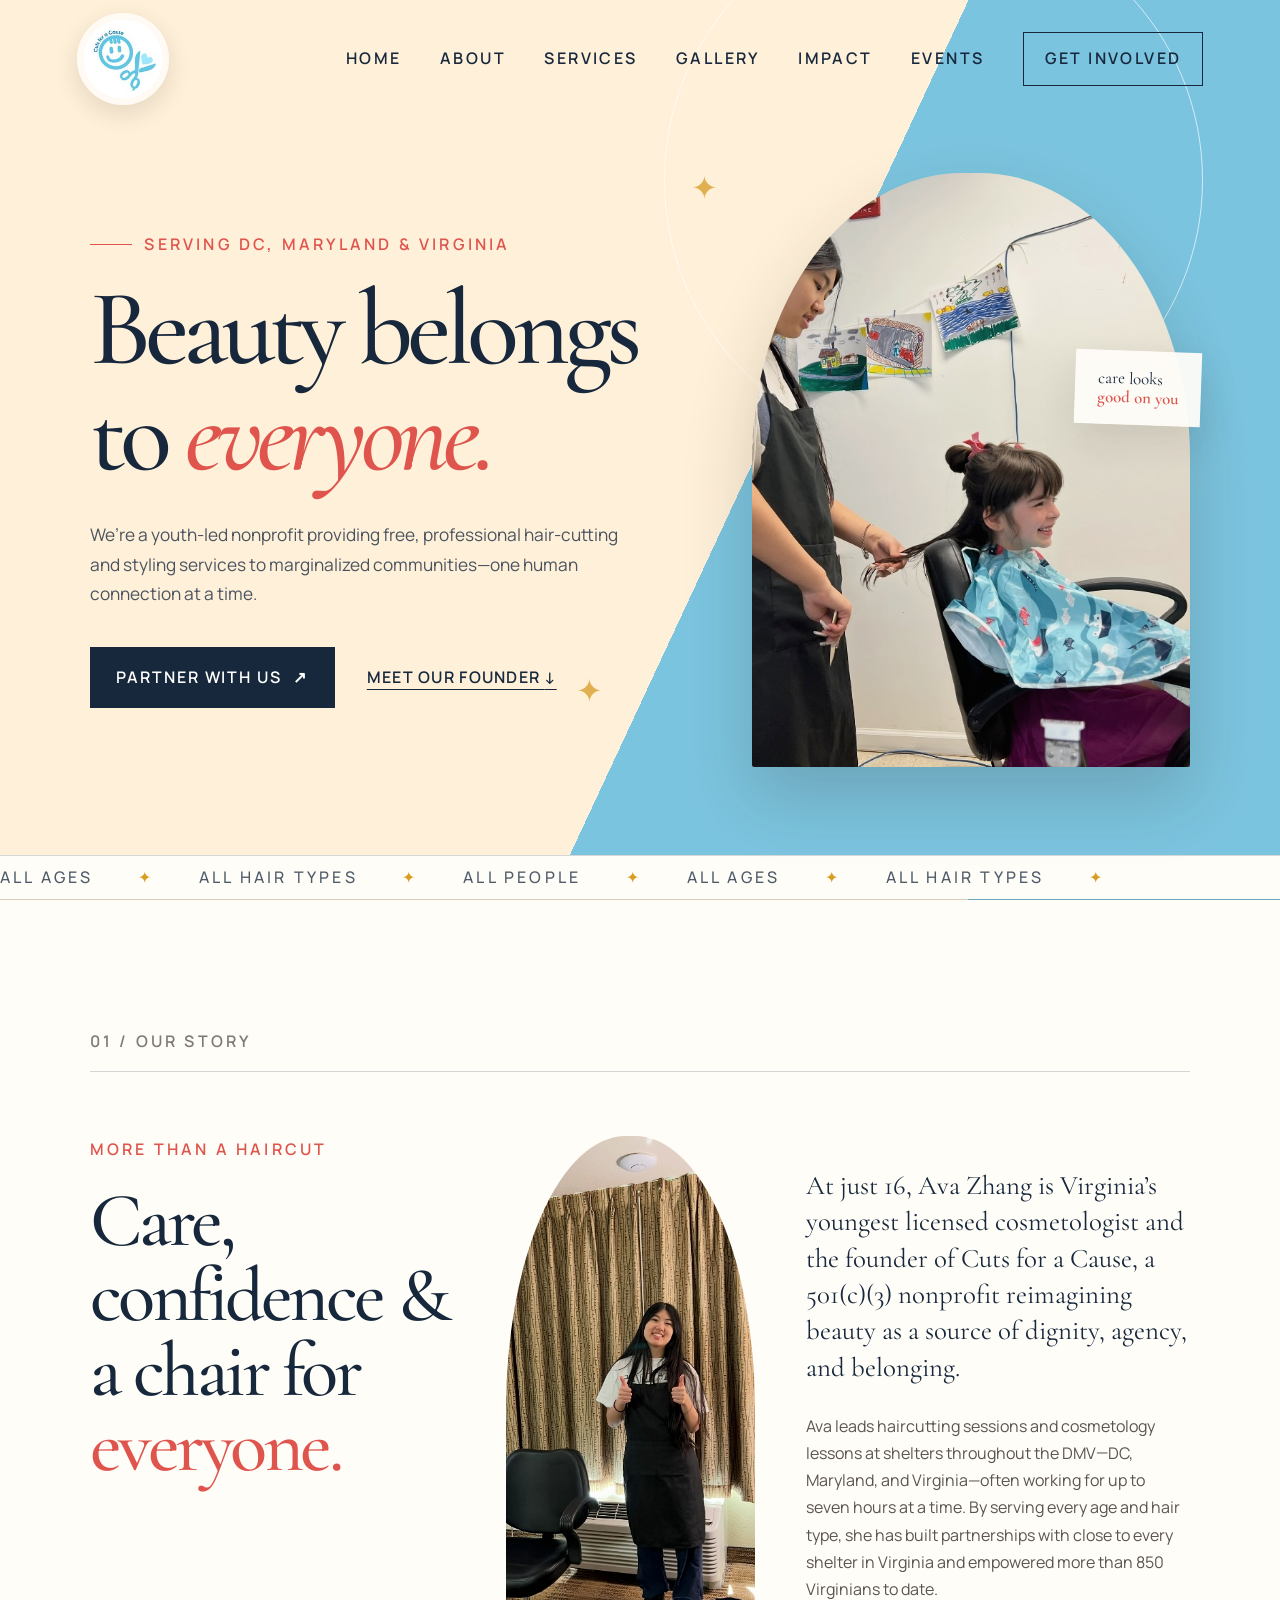
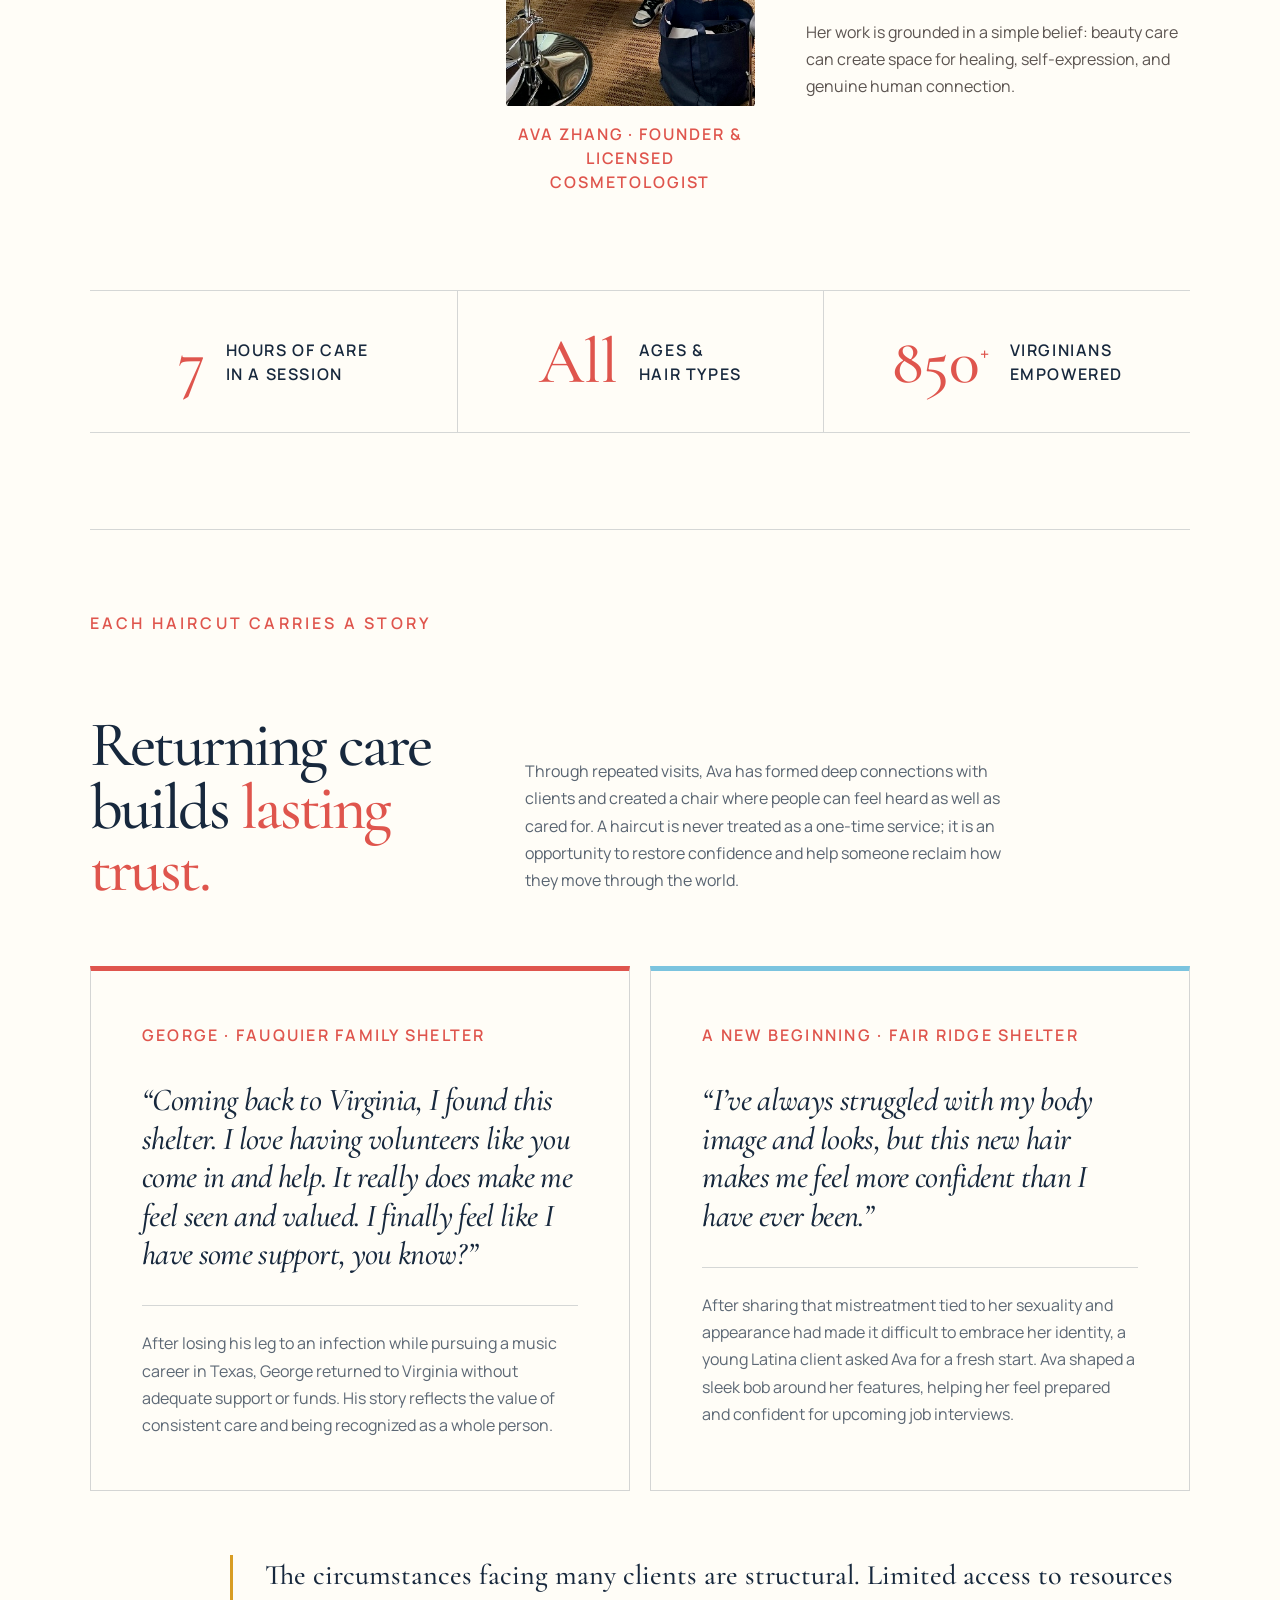
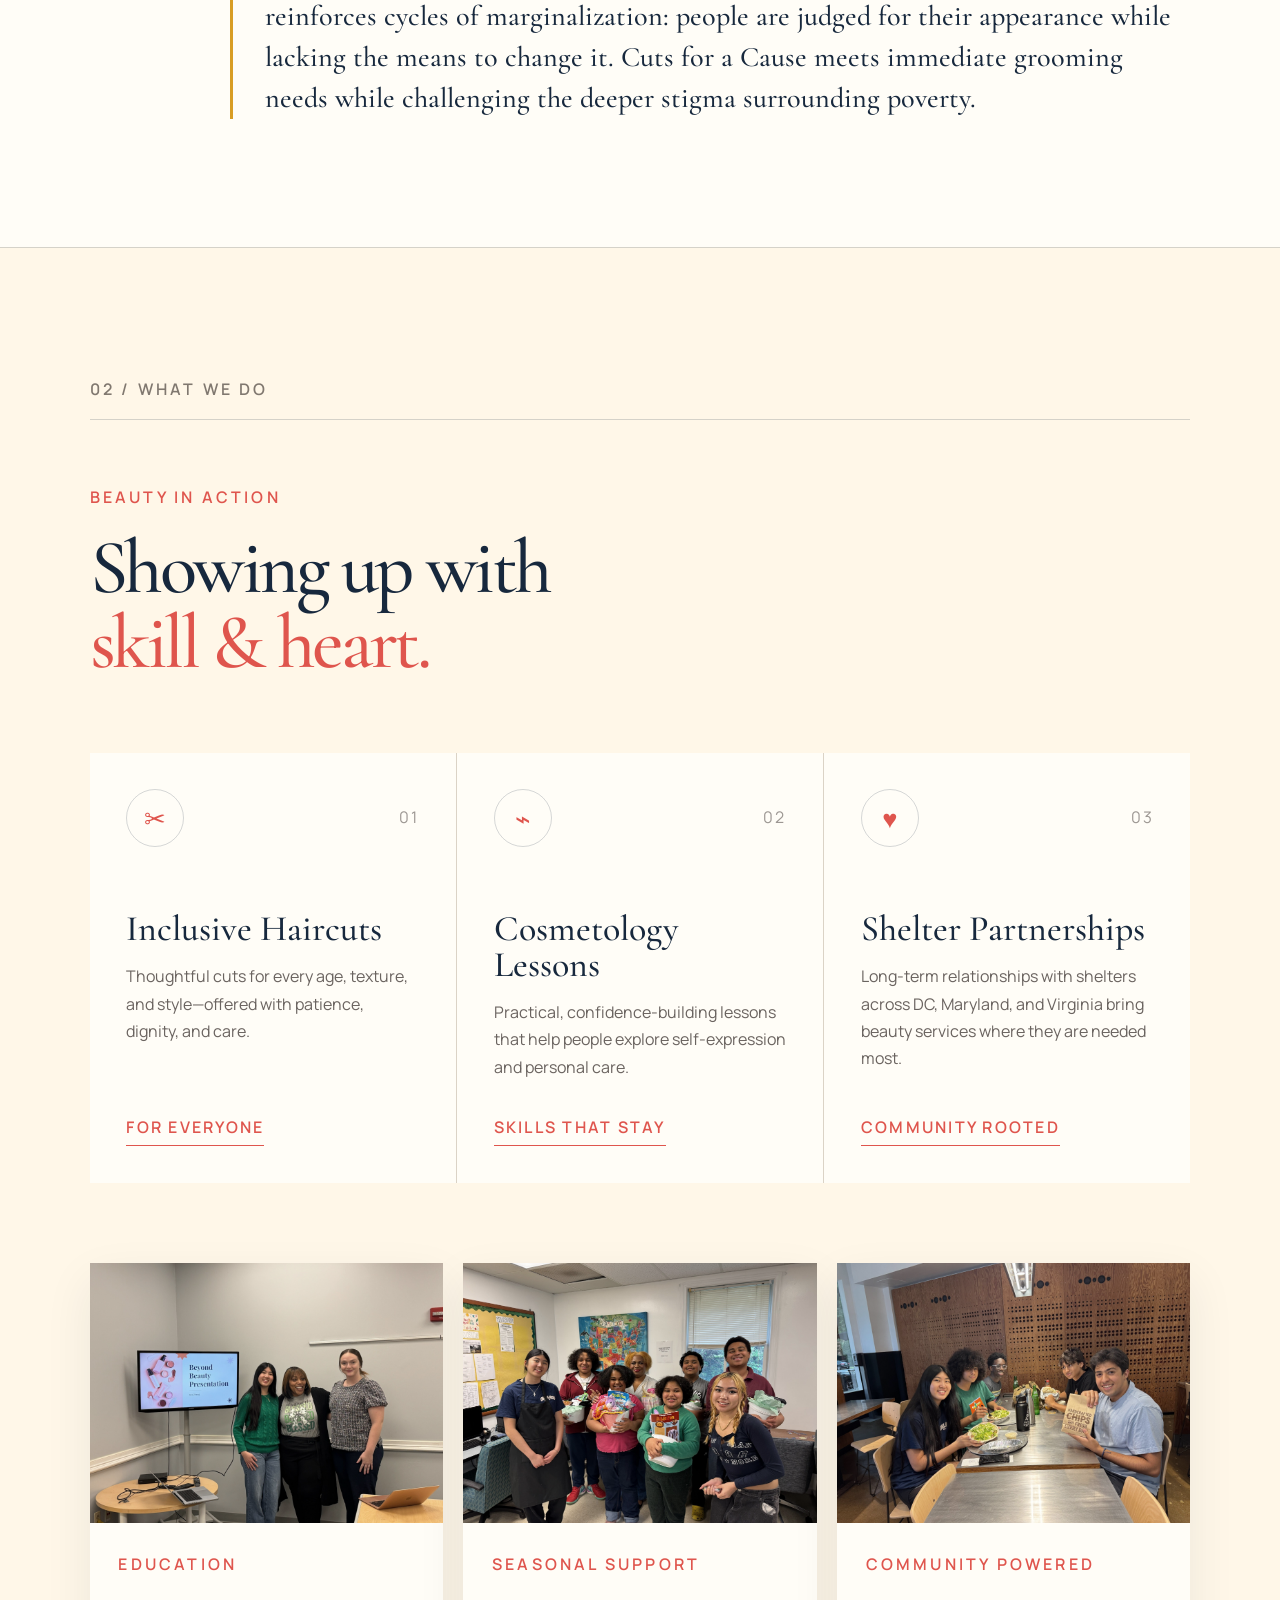
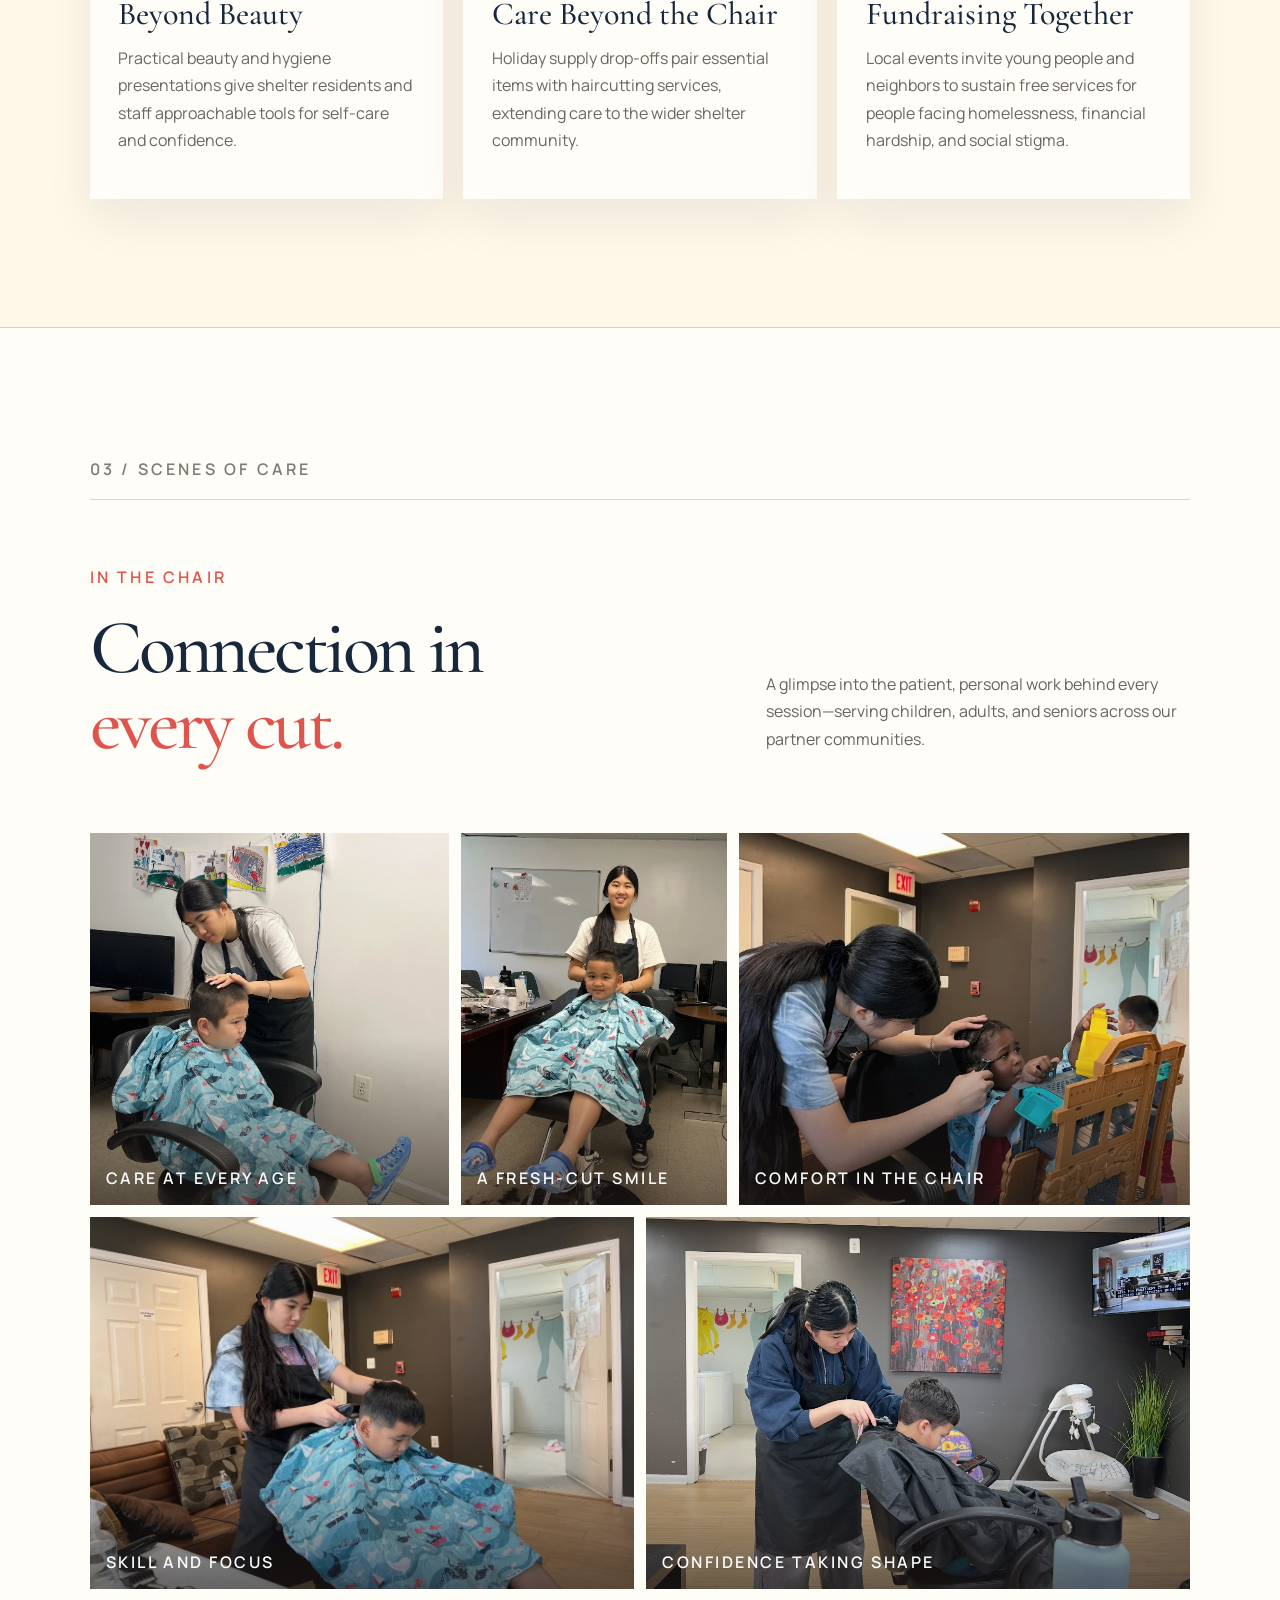
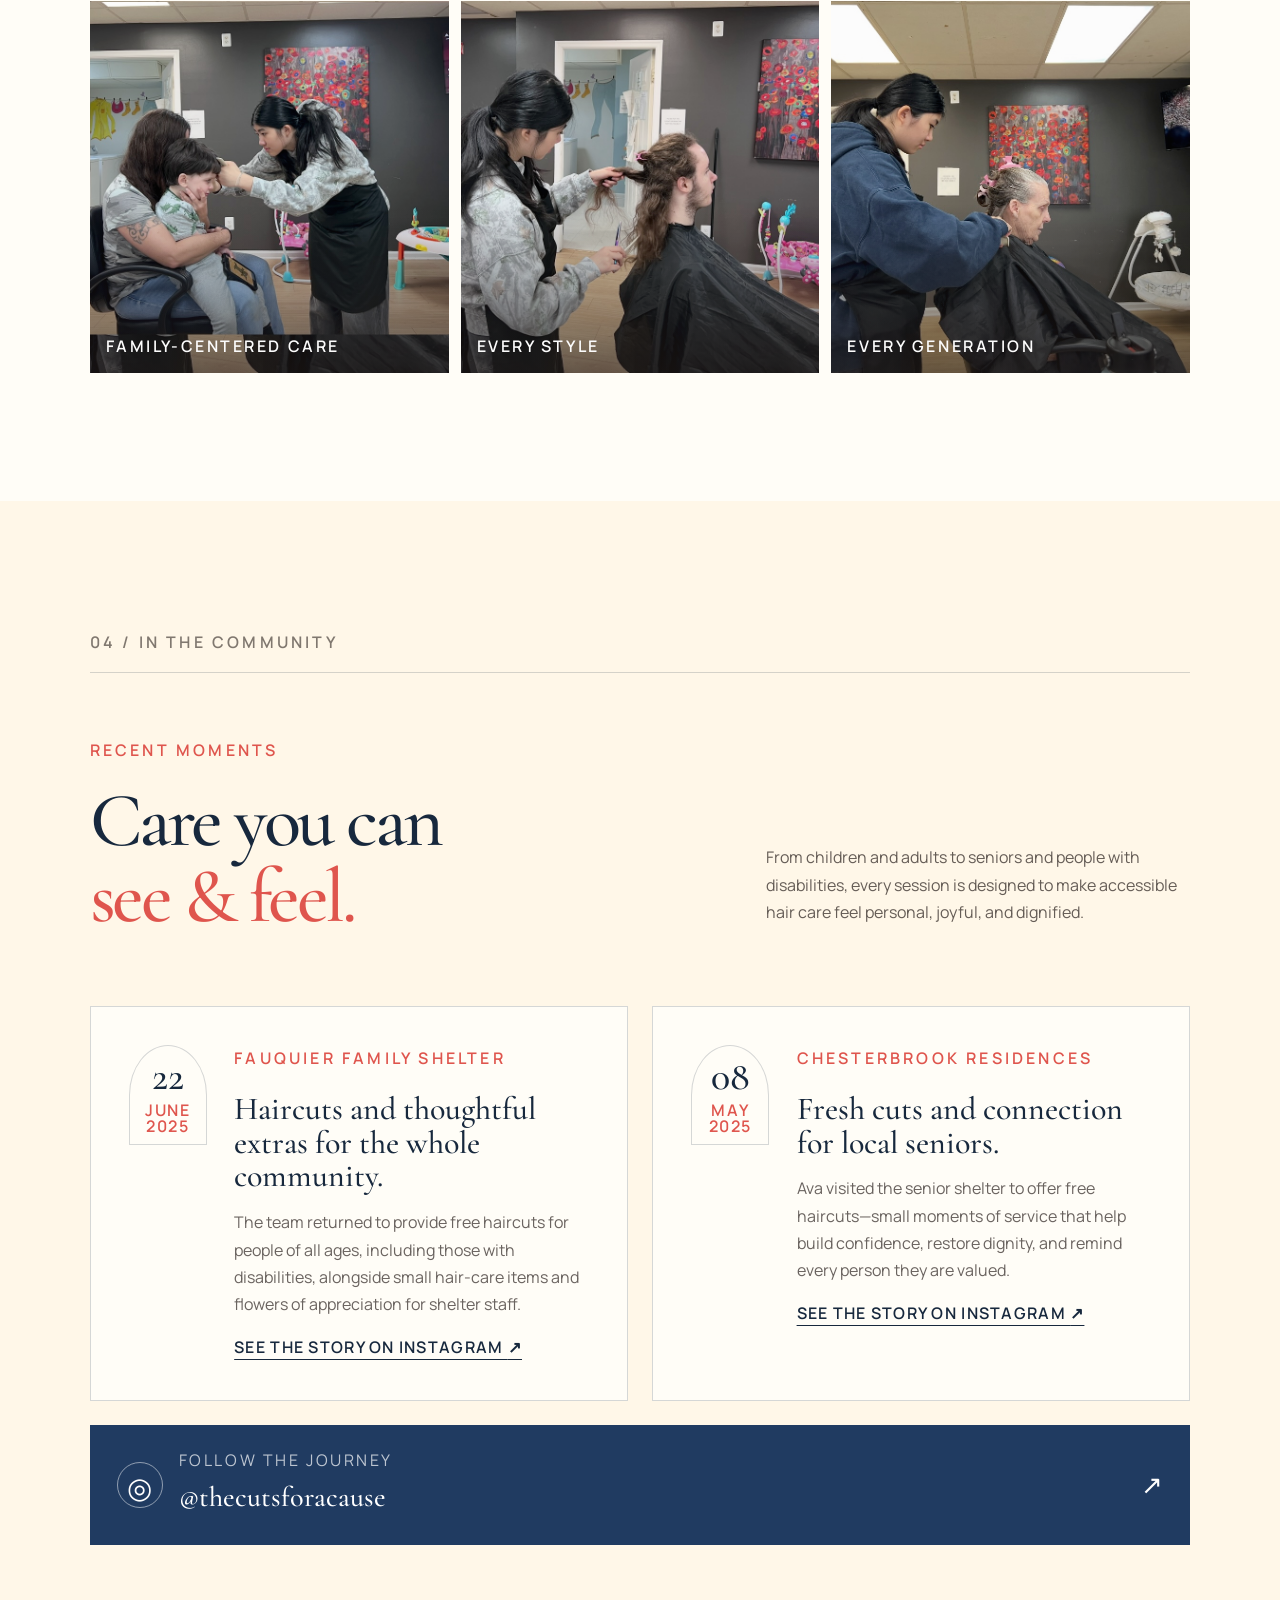
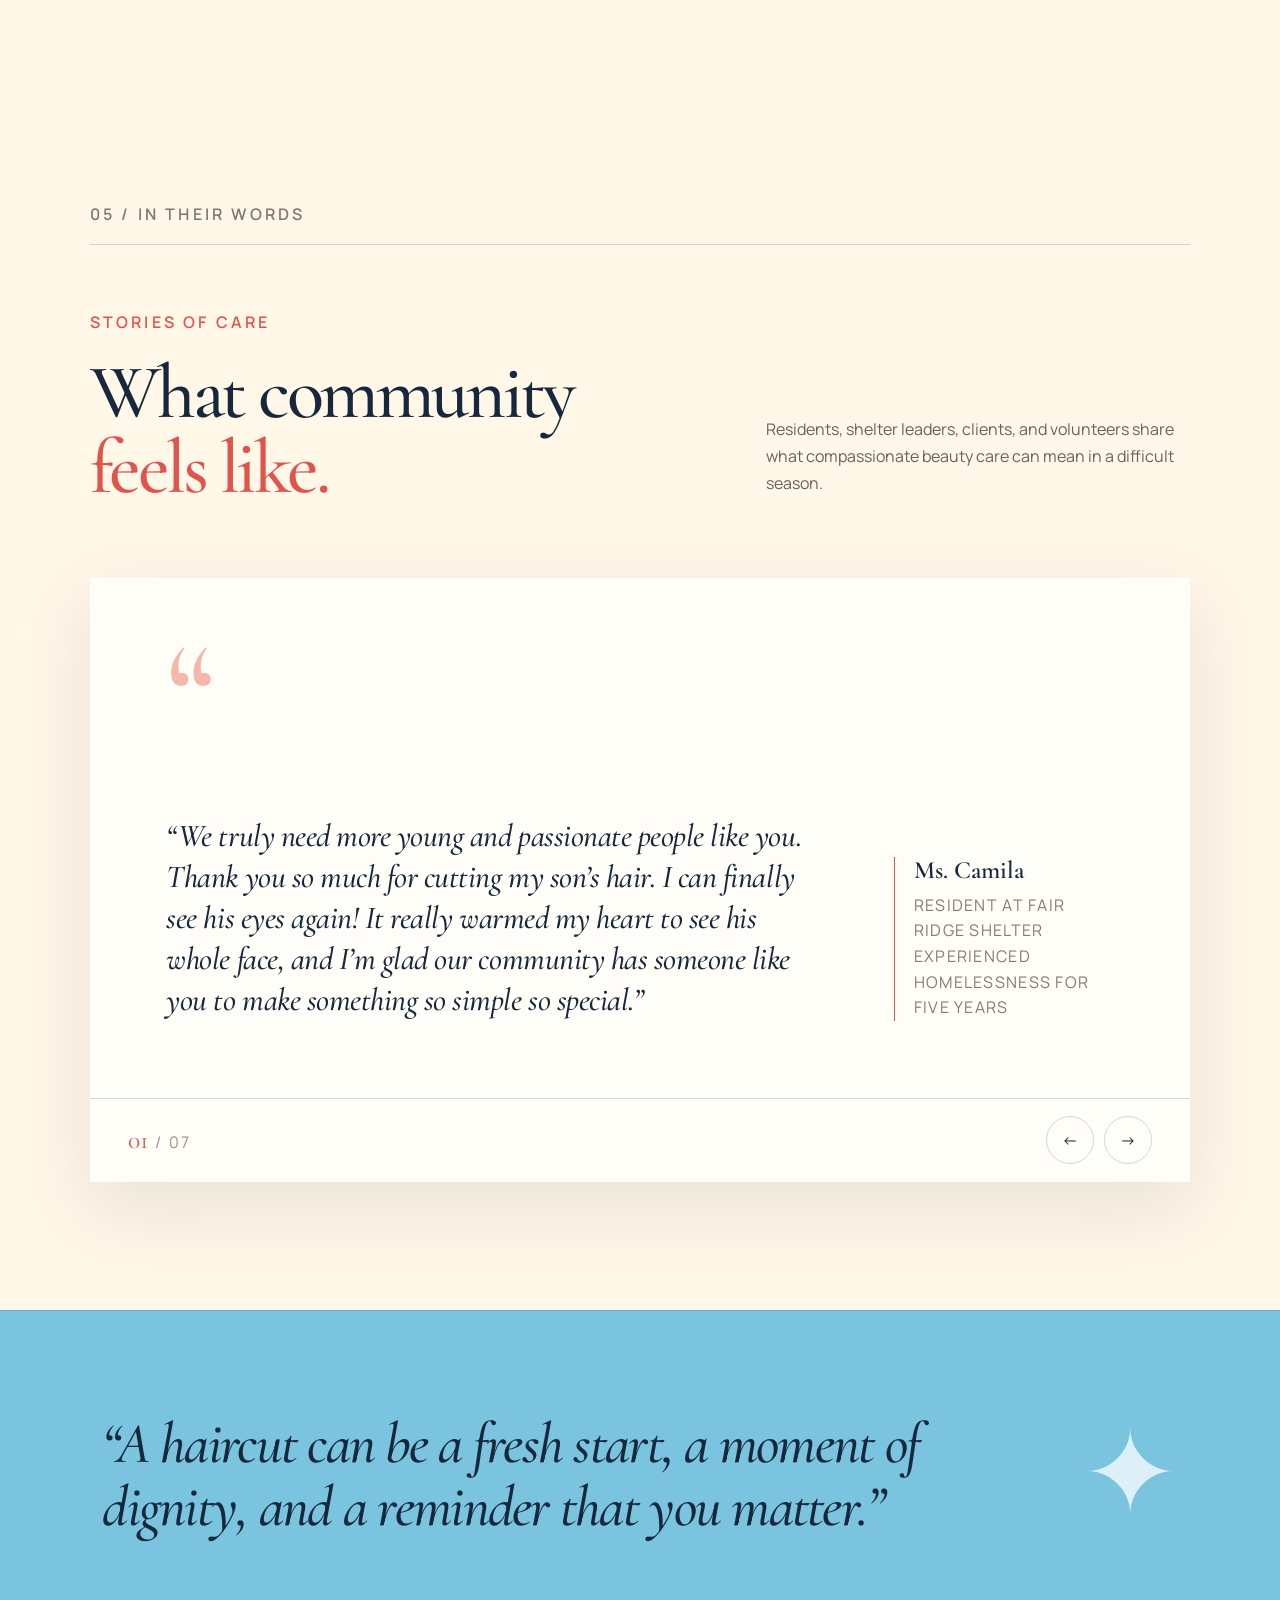
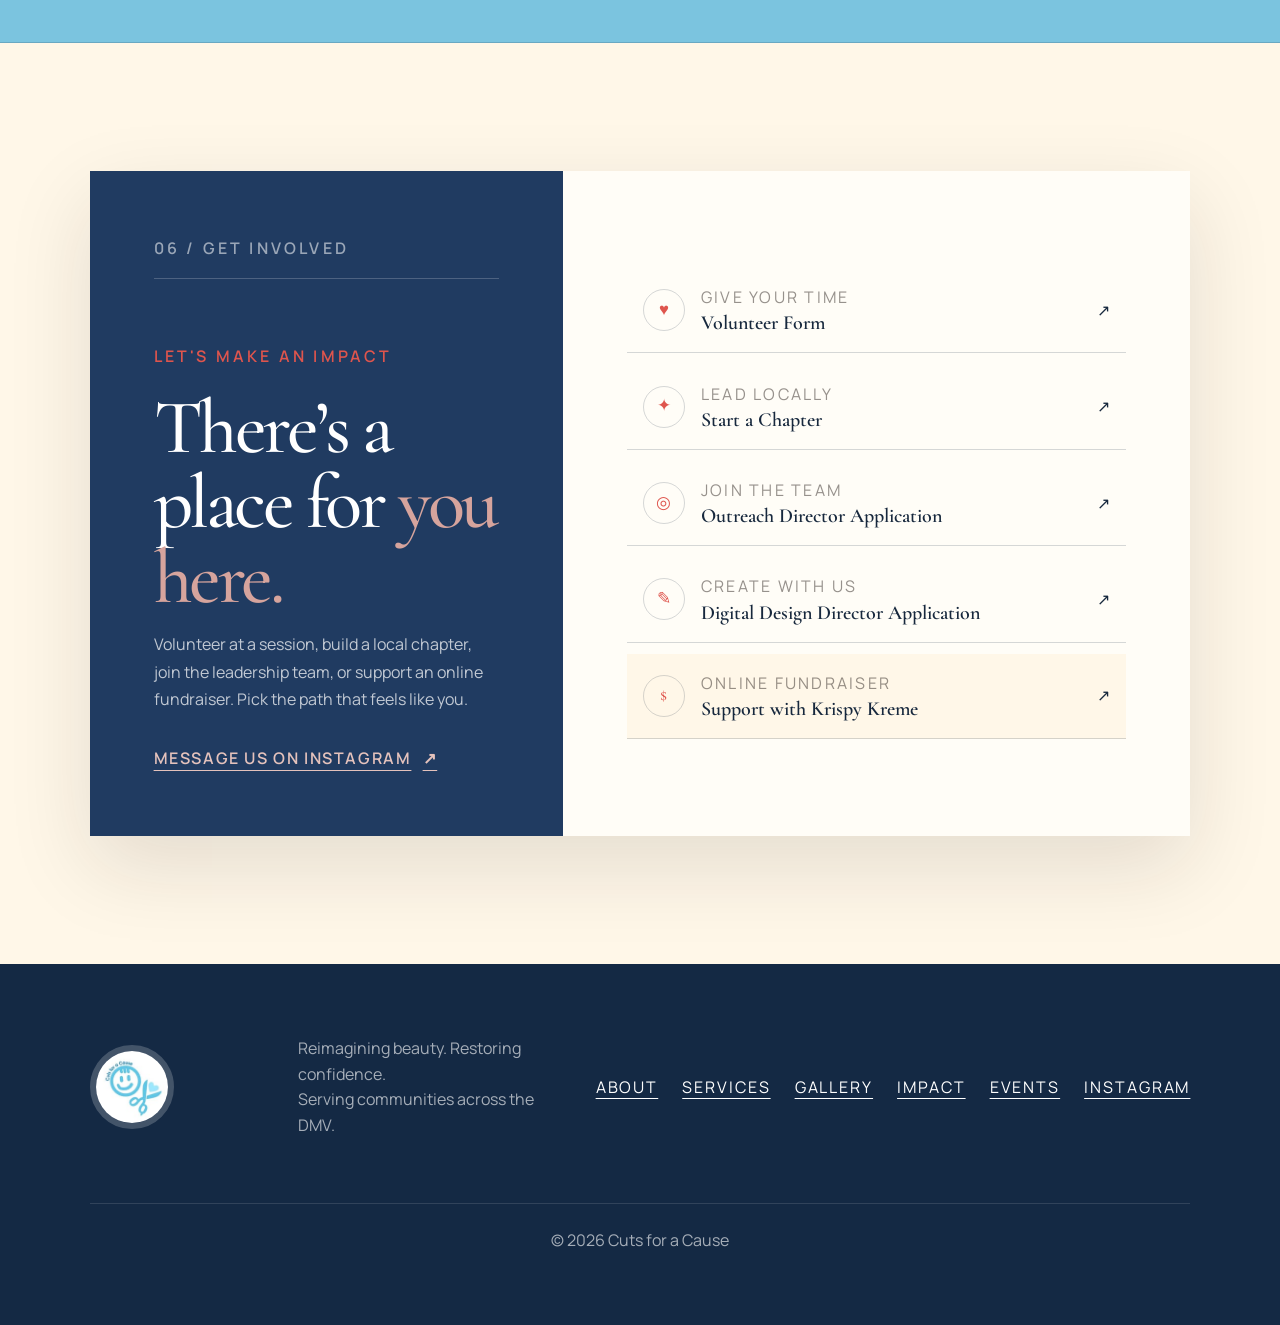
==== index.html @ 7377076d "Initial web site files" ====
<!DOCTYPE html>
<html lang="en">
<head>
  <meta charset="UTF-8">
  <meta name="viewport" content="width=device-width, initial-scale=1.0">
  <meta name="description" content="Cuts for a Cause provides free, professional hair care and cosmetology education to marginalized communities across the DMV: DC, Maryland, and Virginia.">
  <title>Cuts for a Cause | Beauty Belongs to Everyone</title>
  <link rel="icon" href="logo.jpg">
  <link rel="preconnect" href="https://fonts.googleapis.com">
  <link rel="preconnect" href="https://fonts.gstatic.com" crossorigin>
  <link href="https://fonts.googleapis.com/css2?family=Cormorant+Garamond:ital,wght@0,500;0,600;1,500&family=Manrope:wght@400;500;600&display=swap" rel="stylesheet">
  <link rel="stylesheet" href="style.css">
</head>
<body>
  <a class="skip-link" href="#main">Skip to content</a>

  <header class="site-header">
    <a class="logo" href="#home" aria-label="Cuts for a Cause home">
      <img src="logo.jpg" alt="Cuts for a Cause">
    </a>
    <button class="menu-toggle" type="button" aria-expanded="false" aria-controls="site-nav" aria-label="Open navigation">
      <span></span><span></span><span></span>
    </button>
    <nav id="site-nav" class="site-nav" aria-label="Main navigation">
      <a href="#home">Home</a>
      <a href="#about">About</a>
      <a href="#services">Services</a>
      <a href="#gallery">Gallery</a>
      <a href="#impact">Impact</a>
      <a href="events.html">Events</a>
      <a href="#contact" class="nav-cta">Get involved</a>
    </nav>
  </header>

  <main id="main">
    <section id="home" class="hero">
      <div class="hero-spark spark-one" aria-hidden="true">✦</div>
      <div class="hero-spark spark-two" aria-hidden="true">✦</div>
      <div class="hero-copy reveal">
        <p class="eyebrow"><span></span> Serving DC, Maryland &amp; Virginia</p>
        <h1>Beauty belongs<br>to <em>everyone.</em></h1>
        <p class="hero-text">We’re a youth-led nonprofit providing free, professional hair-cutting and styling services to marginalized communities—one human connection at a time.</p>
        <div class="hero-actions">
          <a class="button button-primary" href="#contact">Partner with us <span>↗</span></a>
          <a class="text-link" href="#about">Meet our founder <span>↓</span></a>
        </div>
      </div>
      <figure class="hero-art reveal">
        <img class="hero-session-photo" src="assets/girl1.jpg" alt="Ava cutting a young girl's hair during a community session">
        <figcaption class="care-note">care looks<br><strong>good on you</strong></figcaption>
      </figure>
      <div class="hero-ribbon" aria-hidden="true">
        <div>ALL AGES <span>✦</span> ALL HAIR TYPES <span>✦</span> ALL PEOPLE <span>✦</span> ALL AGES <span>✦</span> ALL HAIR TYPES <span>✦</span></div>
      </div>
    </section>

    <section id="about" class="about section">
      <div class="section-label reveal">01 / Our story</div>
      <div class="about-grid">
        <div class="about-heading reveal">
          <p class="kicker">More than a haircut</p>
          <h2>Care, confidence &amp; a chair for <span>everyone.</span></h2>
        </div>
        <figure class="founder-portrait reveal">
          <img src="assets/Ava1.jpg" alt="Founder Ava Zhang standing beside her salon chair">
          <figcaption>Ava Zhang · Founder &amp; licensed cosmetologist</figcaption>
        </figure>
        <div class="about-copy reveal">
          <p class="lead">At just 16, Ava Zhang is Virginia’s youngest licensed cosmetologist and the founder of Cuts for a Cause, a 501(c)(3) nonprofit reimagining beauty as a source of dignity, agency, and belonging.</p>
          <p>Ava leads haircutting sessions and cosmetology lessons at shelters throughout the DMV—DC, Maryland, and Virginia—often working for up to seven hours at a time. By serving every age and hair type, she has built partnerships with close to every shelter in Virginia and empowered more than 850 Virginians to date.</p>
          <p>Her work is grounded in a simple belief: beauty care can create space for healing, self-expression, and genuine human connection.</p>
        </div>
      </div>
      <div class="impact-strip reveal" aria-label="Our impact">
        <div><strong>7</strong><span>hours of care<br>in a session</span></div>
        <div><strong>All</strong><span>ages &amp;<br>hair types</span></div>
        <div><strong>850<sup>+</sup></strong><span>Virginians<br>empowered</span></div>
      </div>
      <div class="founder-narrative reveal">
        <div class="founder-intro">
          <p class="kicker">Each haircut carries a story</p>
          <h3>Returning care builds <span>lasting trust.</span></h3>
          <p>Through repeated visits, Ava has formed deep connections with clients and created a chair where people can feel heard as well as cared for. A haircut is never treated as a one-time service; it is an opportunity to restore confidence and help someone reclaim how they move through the world.</p>
        </div>
        <div class="founder-stories">
          <article>
            <p class="story-location">George · Fauquier Family Shelter</p>
            <blockquote>“Coming back to Virginia, I found this shelter. I love having volunteers like you come in and help. It really does make me feel seen and valued. I finally feel like I have some support, you know?”</blockquote>
            <p>After losing his leg to an infection while pursuing a music career in Texas, George returned to Virginia without adequate support or funds. His story reflects the value of consistent care and being recognized as a whole person.</p>
          </article>
          <article>
            <p class="story-location">A new beginning · Fair Ridge Shelter</p>
            <blockquote>“I’ve always struggled with my body image and looks, but this new hair makes me feel more confident than I have ever been.”</blockquote>
            <p>After sharing that mistreatment tied to her sexuality and appearance had made it difficult to embrace her identity, a young Latina client asked Ava for a fresh start. Ava shaped a sleek bob around her features, helping her feel prepared and confident for upcoming job interviews.</p>
          </article>
        </div>
        <p class="founder-mission">The circumstances facing many clients are structural. Limited access to resources reinforces cycles of marginalization: people are judged for their appearance while lacking the means to change it. Cuts for a Cause meets immediate grooming needs while challenging the deeper stigma surrounding poverty.</p>
      </div>
    </section>

    <section id="services" class="services section">
      <div class="section-label reveal">02 / What we do</div>
      <div class="services-heading reveal">
        <p class="kicker">Beauty in action</p>
        <h2>Showing up with<br><span>skill &amp; heart.</span></h2>
      </div>
      <div class="service-grid">
        <article class="service-card coral reveal">
          <div class="service-icon" aria-hidden="true">✂</div>
          <p class="card-number">01</p>
          <h3>Inclusive Haircuts</h3>
          <p>Thoughtful cuts for every age, texture, and style—offered with patience, dignity, and care.</p>
          <span class="card-tag">For everyone</span>
        </article>
        <article class="service-card yellow reveal">
          <div class="service-icon" aria-hidden="true">⌁</div>
          <p class="card-number">02</p>
          <h3>Cosmetology Lessons</h3>
          <p>Practical, confidence-building lessons that help people explore self-expression and personal care.</p>
          <span class="card-tag">Skills that stay</span>
        </article>
        <article class="service-card purple reveal">
          <div class="service-icon" aria-hidden="true">♥</div>
          <p class="card-number">03</p>
          <h3>Shelter Partnerships</h3>
          <p>Long-term relationships with shelters across DC, Maryland, and Virginia bring beauty services where they are needed most.</p>
          <span class="card-tag">Community rooted</span>
        </article>
      </div>
      <div class="program-proof reveal">
        <article>
          <img src="assets/beauty-education.jpg" alt="A beauty and hygiene presentation for shelter residents and staff">
          <div><p class="kicker">Education</p><h3>Beyond Beauty</h3><p>Practical beauty and hygiene presentations give shelter residents and staff approachable tools for self-care and confidence.</p></div>
        </article>
        <article>
          <img src="assets/holiday-support.jpg" alt="Cuts for a Cause volunteers delivering supplies to shelter staff">
          <div><p class="kicker">Seasonal support</p><h3>Care Beyond the Chair</h3><p>Holiday supply drop-offs pair essential items with haircutting services, extending care to the wider shelter community.</p></div>
        </article>
        <article>
          <img src="assets/community-fundraiser.jpg" alt="Cuts for a Cause supporters at a community fundraiser">
          <div><p class="kicker">Community powered</p><h3>Fundraising Together</h3><p>Local events invite young people and neighbors to sustain free services for people facing homelessness, financial hardship, and social stigma.</p></div>
        </article>
      </div>
    </section>

    <section id="gallery" class="gallery section">
      <div class="section-label reveal">03 / Scenes of care</div>
      <div class="gallery-heading reveal">
        <div>
          <p class="kicker">In the chair</p>
          <h2>Connection in<br><span>every cut.</span></h2>
        </div>
        <p>A glimpse into the patient, personal work behind every session—serving children, adults, and seniors across our partner communities.</p>
      </div>
      <div class="gallery-grid reveal" aria-label="Cuts for a Cause haircut sessions">
        <figure class="gallery-photo photo-one"><img src="assets/boy1.jpg" alt="Ava giving a young boy a haircut"><figcaption>Care at every age</figcaption></figure>
        <figure class="gallery-photo photo-two"><img src="assets/boy2.jpg" alt="Ava and a young client after his haircut"><figcaption>A fresh-cut smile</figcaption></figure>
        <figure class="gallery-photo photo-three"><img src="assets/girl2.jpg" alt="Ava carefully cutting a young girl's hair as she plays"><figcaption>Comfort in the chair</figcaption></figure>
        <figure class="gallery-photo photo-four"><img src="assets/boy3.jpg" alt="Ava using clippers during a boy's haircut"><figcaption>Skill and focus</figcaption></figure>
        <figure class="gallery-photo photo-five"><img src="assets/boy4.jpg" alt="Ava cutting a young boy's hair"><figcaption>Confidence taking shape</figcaption></figure>
        <figure class="gallery-photo photo-six"><img src="assets/boy5.jpg" alt="Ava trimming a child's hair with support from his mother"><figcaption>Family-centered care</figcaption></figure>
        <figure class="gallery-photo photo-seven"><img src="assets/man1.jpg" alt="Ava cutting an adult client's long hair"><figcaption>Every style</figcaption></figure>
        <figure class="gallery-photo photo-eight"><img src="assets/old_lady1.jpg" alt="Ava styling an older woman's hair"><figcaption>Every generation</figcaption></figure>
      </div>
    </section>

    <section id="impact" class="impact section">
      <div class="section-label reveal">04 / In the community</div>
      <div class="impact-heading reveal">
        <div>
          <p class="kicker">Recent moments</p>
          <h2>Care you can<br><span>see &amp; feel.</span></h2>
        </div>
        <p>From children and adults to seniors and people with disabilities, every session is designed to make accessible hair care feel personal, joyful, and dignified.</p>
      </div>
      <div class="story-grid">
        <article class="story-card reveal">
          <div class="story-date"><strong>22</strong><span>June<br>2025</span></div>
          <div>
            <p class="kicker">Fauquier Family Shelter</p>
            <h3>Haircuts and thoughtful extras for the whole community.</h3>
            <p>The team returned to provide free haircuts for people of all ages, including those with disabilities, alongside small hair-care items and flowers of appreciation for shelter staff.</p>
            <a href="https://www.instagram.com/thecutsforacause/p/DXISkWsDQ1H/" target="_blank" rel="noopener">See the story on Instagram <span>↗</span></a>
          </div>
        </article>
        <article class="story-card story-card-alt reveal">
          <div class="story-date"><strong>08</strong><span>May<br>2025</span></div>
          <div>
            <p class="kicker">Chesterbrook Residences</p>
            <h3>Fresh cuts and connection for local seniors.</h3>
            <p>Ava visited the senior shelter to offer free haircuts—small moments of service that help build confidence, restore dignity, and remind every person they are valued.</p>
            <a href="https://www.instagram.com/thecutsforacause/p/DWFIS77j86P/" target="_blank" rel="noopener">See the story on Instagram <span>↗</span></a>
          </div>
        </article>
      </div>
      <a class="instagram-cta reveal" href="https://www.instagram.com/thecutsforacause/" target="_blank" rel="noopener">
        <span class="instagram-icon" aria-hidden="true">◎</span>
        <span><small>Follow the journey</small><strong>@thecutsforacause</strong></span>
        <span class="instagram-arrow">↗</span>
      </a>
    </section>

    <section id="testimonials" class="testimonials section">
      <div class="section-label reveal">05 / In their words</div>
      <div class="testimonial-heading reveal">
        <div>
          <p class="kicker">Stories of care</p>
          <h2>What community<br><span>feels like.</span></h2>
        </div>
        <p>Residents, shelter leaders, clients, and volunteers share what compassionate beauty care can mean in a difficult season.</p>
      </div>

      <div class="testimonial-slider reveal" aria-roledescription="carousel" aria-label="Community testimonials">
        <div class="testimonial-slides" aria-live="polite">
          <figure class="testimonial-slide active" data-testimonial="1">
            <blockquote>“We truly need more young and passionate people like you. Thank you so much for cutting my son’s hair. I can finally see his eyes again! It really warmed my heart to see his whole face, and I’m glad our community has someone like you to make something so simple so special.”</blockquote>
            <figcaption><strong>Ms. Camila</strong><span>Resident at Fair Ridge Shelter<br>Experienced homelessness for five years</span></figcaption>
          </figure>
          <figure class="testimonial-slide" data-testimonial="2" hidden>
            <blockquote>“I lost my job today, and it’s been such a hard time for me. But I’m grateful to always have this place to go back to and rely on for affordable haircuts. You’re so young, yet so talented and kind. I know you’ll go far in life and make a real impact.”</blockquote>
            <figcaption><strong>Mr. Jonathan</strong><span>Client at Cosmopolitan Beauty &amp; Tech School<br>Relied on food stamps</span></figcaption>
          </figure>
          <figure class="testimonial-slide" data-testimonial="3" hidden>
            <blockquote>“What you’re doing is amazing, and I can tell you love what you do. That kind of care is rare to find. And please come back soon! My kids are still talking about how much they loved getting their hair cut by you.”</blockquote>
            <figcaption><strong>Ms. Jones</strong><span>Resident at Fauquier Family Shelter<br>Experienced homelessness for eight years</span></figcaption>
          </figure>
          <figure class="testimonial-slide testimonial-slide-long" data-testimonial="4" hidden>
            <blockquote>“The time Ava spent with residents in our community not only positively impacted the social dynamic, but also the self-esteem of our residents. Devoting one-on-one time with members of our community, not only to bond but to provide that self-care and TLC that often gets forgotten. Ava also spent time in our community helping us to prepare for our annual Senior Prom, which is an event that holds a special place in our community's heart, as it is a night of belonging and enjoyment.<br><br>In a community like ours, outside connections are a challenge and not available to everyone. The relationships Ava has formed with our community not only share passions and time, but also her caring spirit, generous acts of humanity, and true connection. Her continued friendship with our residents and community is greatly cherished as it symbolizes the bridge in generational gaps and a bond that can be formed, regardless of age or background.”</blockquote>
            <figcaption><strong>Ms. Sarah</strong><span>Director, Chesterbrook Residences</span></figcaption>
          </figure>
          <figure class="testimonial-slide" data-testimonial="5" hidden>
            <blockquote>“Ava, you were a slam dunk, girl. When I arrived back at work on Tuesday, everyone was busting down the door to tell me how much of a good job you did and how wonderful a young lady you were. The mothers were very appreciative, and their children's haircuts looked great!”</blockquote>
            <figcaption><strong>Ms. Winston</strong><span>Manager, Fauquier Family Shelter</span></figcaption>
          </figure>
          <figure class="testimonial-slide" data-testimonial="6" hidden>
            <blockquote>“The passion Ava has for her organization is extremely telling from the many hours she pours into her work and the visible joy after helping disadvantaged communities regain confidence. The difference she makes to the lives of her clients is inspiring; the amount of confidence and joy they gain spreads throughout their community. Her dedication to change and helping others is truly an admirable quality and exemplifies her strength as the leader of Cuts for Cause.”</blockquote>
            <figcaption><strong>Gabe</strong><span>Cuts for a Cause volunteer</span></figcaption>
          </figure>
          <figure class="testimonial-slide" data-testimonial="7" hidden>
            <blockquote>“It has truly been such an amazing experience volunteering for Cuts for a Cause. Ava is very compassionate, respectable, and driven. She never fails to show up and truly be the leader she is, whether that be organizing events, documentation, and forms, or just helping the team out with minuscule tasks. She is always present and welcoming.”</blockquote>
            <figcaption><strong>Amira</strong><span>Cuts for a Cause volunteer</span></figcaption>
          </figure>
        </div>
        <div class="testimonial-controls">
          <p><span id="testimonial-current">01</span> / 07</p>
          <div>
            <button type="button" class="testimonial-prev" aria-label="Previous testimonial">←</button>
            <button type="button" class="testimonial-next" aria-label="Next testimonial">→</button>
          </div>
        </div>
      </div>
    </section>

    <section class="quote-band" aria-label="Our belief">
      <p class="reveal">“A haircut can be a fresh start, a moment of dignity, and a reminder that you matter.”</p>
      <span aria-hidden="true">✦</span>
    </section>

    <section id="contact" class="contact section">
      <div class="contact-panel reveal">
        <div class="contact-copy">
          <div class="section-label">06 / Get involved</div>
          <p class="kicker">Let's make an impact</p>
          <h2>There’s a place for <span>you here.</span></h2>
          <p>Volunteer at a session, build a local chapter, join the leadership team, or support an online fundraiser. Pick the path that feels like you.</p>
          <a class="email-link" href="https://www.instagram.com/thecutsforacause/" target="_blank" rel="noopener">Message us on Instagram <span>↗</span></a>
        </div>
        <div class="opportunity-list" aria-label="Ways to get involved">
          <a class="opportunity" href="https://docs.google.com/forms/d/e/1FAIpQLSfnA-Td253kbx_-YI_btKWOkF0fdlPI05hFzZpGS4-2MVOb_w/viewform?usp=dialog" target="_blank" rel="noopener">
            <span class="opportunity-icon" aria-hidden="true">♥</span>
            <span><small>Give your time</small><strong>Volunteer Form</strong></span><b>↗</b>
          </a>
          <a class="opportunity" href="https://forms.gle/k7bMaBfat3QgGGze9" target="_blank" rel="noopener">
            <span class="opportunity-icon" aria-hidden="true">✦</span>
            <span><small>Lead locally</small><strong>Start a Chapter</strong></span><b>↗</b>
          </a>
          <a class="opportunity" href="https://forms.gle/wVN1cmPWSmt942Fk9" target="_blank" rel="noopener">
            <span class="opportunity-icon" aria-hidden="true">◎</span>
            <span><small>Join the team</small><strong>Outreach Director Application</strong></span><b>↗</b>
          </a>
          <a class="opportunity" href="https://docs.google.com/forms/d/e/1FAIpQLSfp1clLtTplRiFpxNc-a7fBbIxOpDDIaEhkx_5rYM0HEge74w/viewform?usp=header" target="_blank" rel="noopener">
            <span class="opportunity-icon" aria-hidden="true">✎</span>
            <span><small>Create with us</small><strong>Digital Design Director Application</strong></span><b>↗</b>
          </a>
          <a class="opportunity fundraiser" href="https://www.groupraise.com/oc/68952?utm_campaign=ocmp_copy_url&amp;utm_medium=social&amp;utm_source=offers_promo" target="_blank" rel="noopener">
            <span class="opportunity-icon" aria-hidden="true">$</span>
            <span><small>Online fundraiser</small><strong>Support with Krispy Kreme</strong></span><b>↗</b>
          </a>
        </div>
      </div>
    </section>
  </main>

  <footer class="site-footer">
    <a class="logo footer-logo" href="#home"><img src="logo.jpg" alt="Cuts for a Cause"></a>
    <p>Reimagining beauty. Restoring confidence.<br>Serving communities across the DMV.</p>
    <div class="footer-links"><a href="#about">About</a><a href="#services">Services</a><a href="#gallery">Gallery</a><a href="#impact">Impact</a><a href="events.html">Events</a><a href="https://www.instagram.com/thecutsforacause/" target="_blank" rel="noopener">Instagram</a></div>
    <p class="copyright">© <span id="year"></span> Cuts for a Cause</p>
  </footer>

  <script src="script.js"></script>
</body>
</html>
---- style.css ----
:root {
  --ink: #17283d;
  --espresso: #203b61;
  --ivory: #fff7e8;
  --paper: #fffdf7;
  --rose: #df554d;
  --rose-soft: #f6b6aa;
  --sage: #4f927e;
  --gold: #d89d24;
  --sky: #7bc4df;
  --butter: #f3d478;
  --line: rgba(23, 40, 61, .18);
  --serif: "Cormorant Garamond", Georgia, serif;
  --sans: "Manrope", Arial, sans-serif;
}

* { box-sizing: border-box; }
html { scroll-behavior: smooth; }
body { margin: 0; overflow-x: hidden; color: var(--ink); background: var(--ivory); font: 400 1rem/1.7 var(--sans); }
a { color: inherit; }
button, input, select, textarea { font: inherit; }
.skip-link { position: fixed; top: -5rem; left: 1rem; z-index: 100; padding: .75rem 1rem; background: var(--ink); color: white; }
.skip-link:focus { top: 1rem; }

.site-header { position: absolute; z-index: 20; width: 100%; height: 118px; padding: 0 clamp(1.5rem, 6vw, 6rem); display: flex; align-items: center; justify-content: space-between; }
.logo { display: inline-flex; align-items: center; text-decoration: none; }
.logo img { width: 92px; height: 92px; object-fit: cover; border-radius: 50%; border: 6px solid rgba(255,255,255,.72); box-shadow: 0 8px 24px rgba(36,27,24,.12); }
.site-nav { display: flex; align-items: center; gap: 2.4rem; font-size: 1rem; font-weight: 600; letter-spacing: .15em; text-transform: uppercase; }
.site-nav a { text-decoration: none; transition: color .2s; }
.site-nav a:hover { color: var(--rose); }
.site-nav .nav-cta { padding: .8rem 1.3rem; border: 1px solid var(--ink); border-radius: 0; }
.menu-toggle { display: none; padding: .5rem; border: 0; background: transparent; }
.menu-toggle span { display: block; width: 27px; height: 1px; margin: 6px; background: var(--ink); transition: .25s; }

.hero { position: relative; min-height: 760px; height: 100vh; max-height: 920px; display: grid; grid-template-columns: 1.05fr .95fr; align-items: center; gap: 4vw; padding: 120px clamp(1.5rem, 7vw, 7rem) 80px; overflow: hidden; background: linear-gradient(115deg, #fff0d9 0 57%, var(--sky) 57%); border-bottom: 1px solid var(--line); }
.hero::before { content: ""; position: absolute; top: -10%; right: 6%; width: 42vw; height: 42vw; border: 1px solid rgba(255,255,255,.65); border-radius: 50%; }
.hero-copy { position: relative; z-index: 2; max-width: 760px; }
.eyebrow, .kicker { margin: 0 0 1.2rem; color: var(--rose); font-size: 1rem; font-weight: 600; letter-spacing: .2em; text-transform: uppercase; }
.eyebrow { display: flex; align-items: center; gap: .8rem; }
.eyebrow span { width: 42px; height: 1px; background: var(--rose); }
h1, h2, h3 { margin: 0; font-family: var(--serif); font-weight: 500; line-height: .98; }
h1 { max-width: 820px; font-size: clamp(4.5rem, 8.4vw, 9.2rem); letter-spacing: -.055em; }
h1 em, h2 span { color: var(--rose); font-weight: 500; }
.hero-text { max-width: 590px; margin: 2rem 0 2.4rem; color: rgba(23,40,61,.78); font-size: clamp(1rem, 1.35vw, 1.18rem); }
.hero-actions { display: flex; align-items: center; gap: 2rem; }
.button { display: inline-flex; align-items: center; justify-content: center; gap: .7rem; padding: 1rem 1.6rem; border: 1px solid var(--ink); border-radius: 0; background: transparent; font-size: 1rem; font-weight: 600; letter-spacing: .12em; text-transform: uppercase; text-decoration: none; cursor: pointer; transition: background .25s, color .25s; }
.button:hover { background: var(--ink); color: white; }
.button-primary { background: var(--ink); color: white; }
.button-primary:hover { background: var(--rose); border-color: var(--rose); }
.text-link { font-size: 1rem; font-weight: 600; letter-spacing: .08em; text-underline-offset: 6px; text-transform: uppercase; }

.hero-art { position: relative; z-index: 2; height: min(610px, 66vh); margin: 0; }
.hero-session-photo { width: 88%; height: 100%; display: block; margin-left: auto; object-fit: cover; object-position: 50% 42%; border-radius: 48% 48% 2px 2px; box-shadow: 0 30px 70px rgba(48,33,27,.2); filter: saturate(.88) contrast(.98); }
.arch { position: absolute; top: 0; right: 5%; width: 76%; height: 92%; overflow: hidden; border-radius: 50% 50% 2px 2px; background: linear-gradient(160deg, #a7887e, #d5bdb3); box-shadow: 0 30px 70px rgba(48,33,27,.18); }
.arch::before { content: ""; position: absolute; inset: 7%; border: 1px solid rgba(255,255,255,.48); border-radius: 50% 50% 0 0; background: linear-gradient(150deg, rgba(255,255,255,.23), transparent); }
.portrait { position: absolute; display: grid; place-items: center; color: var(--ink); box-shadow: 0 18px 42px rgba(36,27,24,.15); }
.portrait span { width: 55%; aspect-ratio: 1; display: grid; place-items: center; border-radius: 50% 48% 45% 52%; font-family: var(--serif); font-size: 2rem; }
.portrait-one { bottom: 0; left: 1%; width: 45%; height: 52%; border-radius: 50% 50% 0 0; background: #d8d6c9; transform: rotate(-2deg); }
.portrait-one span { background: var(--espresso); color: #e0c29b; }
.portrait-two { right: -1%; bottom: 4%; width: 39%; height: 46%; border-radius: 50% 50% 0 0; background: #eee5da; transform: rotate(3deg); }
.portrait-two span { background: var(--rose-soft); }
.scissors { position: absolute; top: 6%; left: 1%; color: var(--gold); font-size: clamp(4rem, 7vw, 7rem); transform: rotate(-25deg); opacity: .82; }
.care-note { position: absolute; z-index: 3; top: 30%; right: -2%; margin: 0; padding: 1.1rem 1.4rem; background: rgba(255,253,249,.94); box-shadow: 0 15px 40px rgba(36,27,24,.12); font-family: var(--serif); font-size: 1.05rem; line-height: 1.15; transform: rotate(2deg); }
.care-note strong { color: var(--rose); font-weight: 600; }
.hero-spark { position: absolute; z-index: 3; color: var(--gold); font-family: var(--serif); font-size: 2rem; opacity: .75; }
.spark-one { top: 18%; left: 54%; }
.spark-two { bottom: 20%; left: 45%; }
.hero-ribbon { position: absolute; bottom: 0; left: 0; width: 100%; overflow: hidden; padding: .85rem 0; border-top: 1px solid var(--line); background: var(--paper); white-space: nowrap; color: rgba(23,40,61,.76); font: 500 1rem/1 var(--sans); letter-spacing: .2em; }
.hero-ribbon div { width: max-content; animation: marquee 26s linear infinite; }
.hero-ribbon span { margin: 0 2.4rem; color: var(--gold); }
@keyframes marquee { to { transform: translateX(-30%); } }

.section { padding: clamp(6rem, 10vw, 10rem) clamp(1.5rem, 7vw, 7rem); }
.section-label { margin-bottom: 4rem; padding-bottom: 1rem; border-bottom: 1px solid var(--line); color: rgba(36,27,24,.58); font-size: 1rem; font-weight: 600; letter-spacing: .2em; text-transform: uppercase; }
.about { background: var(--paper); }
.about-grid { display: grid; grid-template-columns: .95fr .65fr 1fr; align-items: start; gap: clamp(2rem, 4vw, 5rem); }
.about h2, .services h2, .impact h2, .contact h2 { font-size: clamp(3.3rem, 6vw, 6.8rem); letter-spacing: -.045em; }
.founder-portrait { position: relative; margin: 0; }
.founder-portrait img { width: 100%; height: clamp(410px, 46vw, 570px); display: block; object-fit: cover; object-position: center 30%; border-radius: 48% 48% 2px 2px; filter: saturate(.9); }
.founder-portrait figcaption { margin-top: 1rem; color: var(--rose); font-size: 1rem; font-weight: 600; letter-spacing: .12em; line-height: 1.5; text-align: center; text-transform: uppercase; }
.about-copy { padding-top: 2rem; color: rgba(36,27,24,.75); }
.about-copy .lead { margin-top: 0; color: var(--ink); font-family: var(--serif); font-size: clamp(1.45rem, 2.1vw, 2rem); line-height: 1.35; }
.impact-strip { margin-top: 6rem; display: grid; grid-template-columns: repeat(3, 1fr); border-block: 1px solid var(--line); }
.impact-strip div { display: flex; align-items: center; justify-content: center; gap: 1.3rem; padding: 2.4rem; }
.impact-strip div + div { border-left: 1px solid var(--line); }
.impact-strip strong { color: var(--rose); font-family: var(--serif); font-size: clamp(3.2rem, 5vw, 5.5rem); font-weight: 500; line-height: 1; }
.impact-strip strong sup { font-family: var(--sans); font-size: 1rem; vertical-align: super; }
.impact-strip span { font-size: 1rem; font-weight: 600; letter-spacing: .1em; line-height: 1.5; text-transform: uppercase; }
.founder-narrative { margin-top: 6rem; padding-top: 5rem; border-top: 1px solid var(--line); }
.founder-intro { max-width: 920px; display: grid; grid-template-columns: .85fr 1.15fr; gap: clamp(2rem, 6vw, 7rem); align-items: end; }
.founder-intro .kicker { grid-column: 1 / -1; margin-bottom: 0; }
.founder-intro h3 { font-size: clamp(2.8rem, 5vw, 5.5rem); letter-spacing: -.04em; }
.founder-intro h3 span { color: var(--rose); }
.founder-intro > p:last-child { margin: 0 0 .5rem; color: rgba(23,40,61,.72); }
.founder-stories { margin-top: 4rem; display: grid; grid-template-columns: 1fr 1fr; gap: 1.25rem; }
.founder-stories article { padding: clamp(2rem, 4vw, 3.5rem); border: 1px solid var(--line); border-top: 5px solid var(--rose); background: var(--paper); }
.founder-stories article:nth-child(2) { border-top-color: var(--sky); background: var(--paper); }
.story-location { margin: 0 0 2rem; color: var(--rose); font-size: 1rem; font-weight: 600; letter-spacing: .14em; text-transform: uppercase; }
.founder-stories blockquote { margin: 0; font: italic 500 clamp(1.6rem, 2.5vw, 2.65rem)/1.2 var(--serif); letter-spacing: -.02em; }
.founder-stories article > p:last-child { margin: 2rem 0 0; padding-top: 1.5rem; border-top: 1px solid var(--line); color: rgba(23,40,61,.7); font-size: 1rem; }
.founder-mission { max-width: 960px; margin: 4rem 0 0 auto; padding-left: 2rem; border-left: 3px solid var(--gold); color: var(--ink); font: 500 clamp(1.4rem, 2.2vw, 2rem)/1.45 var(--serif); }

.services { border-block: 1px solid var(--line); background: var(--ivory); }
.services-heading { margin-bottom: 4.5rem; }
.service-grid { display: grid; grid-template-columns: repeat(3, 1fr); gap: 1px; background: rgba(36,27,24,.16); }
.service-card { min-height: 430px; padding: 2.3rem; display: flex; flex-direction: column; background: var(--paper); transition: background .25s, transform .25s; }
.service-card:hover { position: relative; z-index: 2; filter: brightness(1.035); transform: translateY(-6px); }
.service-card.coral, .service-card.yellow, .service-card.purple { color: var(--ink); }
.service-card.coral, .service-card.yellow, .service-card.purple { background: var(--paper); }
.service-icon { width: 58px; height: 58px; display: grid; place-items: center; border: 1px solid var(--line); border-radius: 50%; color: var(--rose); font-size: 1.6rem; }
.card-number { margin: -2.7rem 0 5rem; text-align: right; color: rgba(36,27,24,.45); font-size: 1rem; letter-spacing: .12em; }
.service-card h3 { font-size: clamp(2rem, 2.8vw, 3rem); line-height: 1; }
.service-card p:not(.card-number) { color: rgba(36,27,24,.68); }
.card-tag { width: fit-content; margin-top: auto; padding-bottom: .25rem; border-bottom: 1px solid var(--rose); color: var(--rose); font-size: 1rem; font-weight: 600; letter-spacing: .14em; text-transform: uppercase; }
.program-proof { margin-top: 5rem; display: grid; grid-template-columns: repeat(3, 1fr); gap: 1.25rem; }
.program-proof article { min-width: 0; background: var(--paper); box-shadow: 0 18px 45px rgba(23,40,61,.08); }
.program-proof img { width: 100%; height: 260px; display: block; object-fit: cover; filter: saturate(.82); }
.program-proof article:nth-child(1) img { object-position: center 47%; }
.program-proof article:nth-child(2) img { object-position: center 45%; }
.program-proof article:nth-child(3) img { object-position: center; }
.program-proof article > div { padding: 1.8rem; }
.program-proof h3 { font-size: clamp(1.8rem, 2.5vw, 2.65rem); }
.program-proof article > div > p:last-child { color: rgba(36,27,24,.67); font-size: 1rem; }

.gallery { background: var(--paper); }
.gallery-heading { margin-bottom: 4.5rem; display: grid; grid-template-columns: 1.15fr .85fr; align-items: end; gap: clamp(2rem, 8vw, 8rem); }
.gallery-heading h2 { font-size: clamp(3.3rem, 6vw, 6.8rem); letter-spacing: -.045em; }
.gallery-heading > p { max-width: 520px; margin: 0 0 .5rem; color: rgba(36,27,24,.68); }
.gallery-grid { display: grid; grid-template-columns: repeat(12, 1fr); grid-auto-rows: 180px; gap: .75rem; }
.gallery-photo { position: relative; margin: 0; overflow: hidden; filter: saturate(.88) contrast(.98); transition: filter .35s, transform .35s; }
.gallery-photo:hover { z-index: 2; filter: saturate(1) contrast(1); transform: scale(1.012); }
.gallery-photo img { width: 100%; height: 100%; display: block; object-fit: cover; }
.gallery-photo::after { content: ""; position: absolute; inset: 0; background: linear-gradient(180deg, transparent 55%, rgba(30,24,22,.64)); }
.gallery-photo figcaption { position: absolute; z-index: 1; right: 1rem; bottom: .8rem; left: 1rem; color: white; font-size: 1rem; font-weight: 600; letter-spacing: .16em; text-transform: uppercase; }
.photo-one { grid-column: 1 / 5; grid-row: span 2; }
.photo-two { grid-column: 5 / 8; grid-row: span 2; }
.photo-three { grid-column: 8 / 13; grid-row: span 2; }
.photo-four { grid-column: 1 / 7; grid-row: span 2; }
.photo-five { grid-column: 7 / 13; grid-row: span 2; }
.photo-six { grid-column: 1 / 5; grid-row: span 2; }
.photo-seven { grid-column: 5 / 9; grid-row: span 2; }
.photo-eight { grid-column: 9 / 13; grid-row: span 2; }
.photo-one img, .photo-two img { object-position: center 32%; }
.photo-three img { object-position: center 40%; }

.impact { background: var(--ivory); }
.impact-heading { margin-bottom: 4.5rem; display: grid; grid-template-columns: 1.15fr .85fr; align-items: end; gap: clamp(2rem, 8vw, 8rem); }
.impact-heading > p { max-width: 520px; margin: 0 0 .5rem; color: rgba(36,27,24,.7); }
.story-grid { display: grid; grid-template-columns: 1fr 1fr; gap: 1.5rem; }
.story-card { display: grid; grid-template-columns: auto 1fr; gap: 1.7rem; padding: clamp(1.8rem, 3vw, 3rem); background: var(--paper); border: 1px solid var(--line); }
.story-card-alt { background: var(--paper); }
.story-date { width: 78px; height: 100px; display: flex; flex-direction: column; align-items: center; justify-content: center; border: 1px solid var(--line); border-radius: 50% 50% 0 0; line-height: 1; }
.story-date strong { font: 500 2.5rem/1 var(--serif); }
.story-date span { margin-top: .35rem; text-align: center; color: var(--rose); font-size: 1rem; font-weight: 600; letter-spacing: .1em; text-transform: uppercase; }
.story-card h3 { font-size: clamp(1.8rem, 2.5vw, 2.8rem); line-height: 1.06; }
.story-card p:not(.kicker) { color: rgba(36,27,24,.68); }
.story-card a { font-size: 1rem; font-weight: 600; letter-spacing: .08em; text-underline-offset: 6px; text-transform: uppercase; }
.instagram-cta { margin-top: 1.5rem; padding: 1.4rem 1.7rem; display: flex; align-items: center; gap: 1rem; background: var(--espresso); color: white; text-decoration: none; transition: background .25s; }
.instagram-cta:hover { background: var(--rose); }
.instagram-icon { width: 46px; height: 46px; display: grid; place-items: center; border: 1px solid rgba(255,255,255,.5); border-radius: 50%; font-size: 1.8rem; }
.instagram-cta small, .instagram-cta strong { display: block; }
.instagram-cta small { opacity: .7; font-size: 1rem; letter-spacing: .16em; text-transform: uppercase; }
.instagram-cta strong { font-family: var(--serif); font-size: clamp(1.3rem, 2.2vw, 2rem); font-weight: 500; }
.instagram-arrow { margin-left: auto; font-size: 1.6rem; }

.quote-band { padding: clamp(5rem, 8vw, 8rem) 8vw; display: flex; align-items: center; gap: 3rem; border-block: 1px solid var(--line); background: var(--sky); }
.quote-band p { max-width: 1100px; margin: 0; font: italic 500 clamp(2.5rem, 4.5vw, 5rem)/1.1 var(--serif); letter-spacing: -.03em; }
.quote-band > span { color: rgba(255,255,255,.75); font: 500 clamp(4rem, 9vw, 9rem)/1 var(--serif); }

.contact { background: var(--ivory); }
.contact-panel { display: grid; grid-template-columns: .86fr 1.14fr; overflow: hidden; background: var(--paper); box-shadow: 0 30px 80px rgba(36,27,24,.12); }
.contact-copy, .opportunity-list { padding: clamp(2.5rem, 5vw, 5rem); }
.contact-copy { background: var(--espresso); color: white; }
.contact-copy .section-label { border-color: rgba(255,255,255,.2); color: rgba(255,255,255,.55); }
.contact-copy h2 span { color: #d6a49d; }
.contact-copy > p:not(.kicker) { max-width: 480px; color: rgba(255,255,255,.72); }
.email-link { display: inline-flex; gap: .7rem; margin-top: 1rem; color: #e4c2bc; font-size: 1rem; font-weight: 600; letter-spacing: .1em; text-underline-offset: 6px; text-transform: uppercase; }
.opportunity-list { display: flex; flex-direction: column; justify-content: center; gap: .7rem; }
.opportunity { display: grid; grid-template-columns: auto 1fr auto; align-items: center; gap: 1rem; padding: 1rem; border-bottom: 1px solid var(--line); text-decoration: none; transition: padding-left .25s, color .25s; }
.opportunity:hover { padding-left: 1.4rem; color: var(--rose); }
.opportunity-icon { width: 42px; height: 42px; display: grid; place-items: center; border: 1px solid var(--line); border-radius: 50%; color: var(--rose); font: 500 1.05rem/1 var(--serif); }
.opportunity small, .opportunity strong { display: block; }
.opportunity small { color: rgba(36,27,24,.48); font-size: 1rem; letter-spacing: .14em; text-transform: uppercase; }
.opportunity strong { font-family: var(--serif); font-size: 1.25rem; font-weight: 600; line-height: 1.25; }
.opportunity b { font-weight: 400; }
.opportunity.fundraiser { background: var(--ivory); }

.site-footer { padding: 3.5rem clamp(1.5rem, 7vw, 7rem); display: grid; grid-template-columns: 1fr 1.5fr auto; align-items: center; gap: 2rem; background: #142944; color: white; }
.footer-logo img { width: 84px; height: 84px; border-color: rgba(255,255,255,.2); box-shadow: none; }
.site-footer > p { color: rgba(255,255,255,.62); font-size: 1rem; line-height: 1.6; }
.footer-links { display: flex; flex-wrap: wrap; gap: 1rem 1.5rem; font-size: 1rem; letter-spacing: .12em; text-transform: uppercase; }
.footer-links a { text-underline-offset: 5px; }
.site-footer .copyright { grid-column: 1 / -1; padding-top: 1.5rem; border-top: 1px solid rgba(255,255,255,.12); text-align: center; }

.reveal { opacity: 0; transform: translateY(22px); transition: opacity .8s ease, transform .8s ease; }
.reveal.visible { opacity: 1; transform: none; }

/* Events */
.events-page { background: var(--paper); }
.events-header { color: white; }
.events-header .site-nav .nav-cta { border-color: rgba(255,255,255,.65); }
.events-hero { position: relative; min-height: 700px; padding: 175px clamp(1.5rem, 7vw, 7rem) 100px; display: grid; grid-template-columns: 1.2fr .8fr; align-items: center; overflow: hidden; background: var(--espresso); color: white; }
.events-hero::before { content: ""; position: absolute; top: -25%; right: -6%; width: 55vw; height: 55vw; border: 1px solid rgba(255,255,255,.12); border-radius: 50%; }
.events-hero-copy { position: relative; z-index: 2; max-width: 820px; }
.events-hero h1 { font-size: clamp(4.8rem, 9vw, 9.8rem); }
.events-hero-copy > p:last-child { max-width: 600px; color: rgba(255,255,255,.7); font-size: 1.08rem; }
.events-hero-art { position: relative; z-index: 2; justify-self: end; width: min(510px, 38vw); height: min(500px, 55vh); margin: 0; }
.events-hero-photo { width: 100%; height: 100%; display: block; object-fit: cover; object-position: 42% center; border-radius: 50% 50% 2px 2px; box-shadow: 0 30px 70px rgba(8,20,37,.32); }
.events-summary { position: absolute; bottom: 0; left: 0; width: 100%; padding: 1.2rem clamp(1.5rem, 7vw, 7rem); display: flex; gap: 3rem; border-top: 1px solid rgba(255,255,255,.15); color: rgba(255,255,255,.62); font-size: 1rem; letter-spacing: .14em; text-transform: uppercase; }
.events-summary strong { margin-right: .35rem; color: white; font-family: var(--serif); font-size: 1.3rem; font-weight: 500; letter-spacing: 0; }
.event-archive { background: var(--paper); }
.archive-intro { margin-bottom: 5rem; display: grid; grid-template-columns: 1.15fr .85fr; align-items: end; gap: clamp(2rem, 8vw, 8rem); }
.archive-intro h2, .events-cta h2 { font-size: clamp(3.3rem, 6vw, 6.8rem); letter-spacing: -.045em; }
.archive-intro > p { max-width: 540px; margin: 0 0 .5rem; color: rgba(36,27,24,.68); }
.archive-intro > p a { color: var(--rose); text-underline-offset: 5px; }
.event-list { border-top: 1px solid var(--line); }
.event-entry { min-height: 230px; padding: 2.4rem 0; display: grid; grid-template-columns: 95px 145px minmax(0,1fr) auto; align-items: start; gap: clamp(1.2rem, 3vw, 3rem); border-bottom: 1px solid var(--line); }
.event-date { width: 76px; height: 98px; display: flex; flex-direction: column; align-items: center; justify-content: center; border: 1px solid var(--line); border-radius: 50% 50% 0 0; line-height: 1; }
.event-date strong { font: 500 2.35rem/1 var(--serif); }
.event-date span { margin-top: .35rem; text-align: center; color: var(--rose); font-size: 1rem; font-weight: 600; letter-spacing: .1em; text-transform: uppercase; }
.event-type { padding-top: .35rem; color: var(--rose); font-size: 1rem; font-weight: 600; letter-spacing: .15em; text-transform: uppercase; }
.event-body { max-width: 760px; }
.event-body h3 { font-size: clamp(1.8rem, 2.8vw, 3rem); line-height: 1.05; }
.event-body > p { margin-bottom: 0; color: rgba(36,27,24,.67); }
.event-link { align-self: center; color: var(--rose); font-size: 1rem; font-weight: 600; letter-spacing: .1em; text-underline-offset: 6px; text-transform: uppercase; white-space: nowrap; }
.event-source-pair { margin-top: .7rem; display: flex; gap: 1.2rem; }
.event-source-pair a { color: var(--rose); font-size: 1rem; font-weight: 600; letter-spacing: .08em; text-underline-offset: 5px; text-transform: uppercase; }
.event-fundraiser .event-date, .event-opportunity .event-date { background: var(--ivory); }
.events-cta { padding: clamp(5rem, 9vw, 9rem) clamp(1.5rem, 7vw, 7rem); background: var(--sky); text-align: center; }
.events-cta h2 span { color: var(--rose); }
.events-cta > div { margin-top: 2.5rem; display: flex; align-items: center; justify-content: center; gap: 2rem; }

/* Testimonials */
.testimonials { background: var(--ivory); }
.testimonial-heading { margin-bottom: 4.5rem; display: grid; grid-template-columns: 1.15fr .85fr; align-items: end; gap: clamp(2rem, 8vw, 8rem); }
.testimonial-heading h2 { font-size: clamp(3.3rem, 6vw, 6.8rem); letter-spacing: -.045em; }
.testimonial-heading > p { max-width: 520px; margin: 0 0 .5rem; color: rgba(36,27,24,.68); }
.testimonial-slider { background: var(--paper); box-shadow: 0 25px 70px rgba(23,40,61,.1); }
.testimonial-slides { min-height: 520px; }
.testimonial-slide { min-height: 520px; margin: 0; padding: clamp(2.5rem, 6vw, 6rem); display: grid; grid-template-columns: minmax(0,1fr) 220px; align-items: end; gap: clamp(2rem, 7vw, 7rem); }
.testimonial-slide[hidden] { display: none; }
.testimonial-slide::before { content: "“"; align-self: start; grid-column: 1 / -1; height: 0; color: var(--rose-soft); font: 500 9rem/.55 var(--serif); }
.testimonial-slide blockquote { margin: 0; max-width: 990px; font: italic 500 clamp(1.45rem, 2.5vw, 2.35rem)/1.28 var(--serif); letter-spacing: -.015em; }
.testimonial-slide-long blockquote { font-size: clamp(1.1rem, 1.75vw, 1.65rem); line-height: 1.4; }
.testimonial-slide figcaption { padding-left: 1.2rem; border-left: 1px solid var(--rose); }
.testimonial-slide figcaption strong, .testimonial-slide figcaption span { display: block; }
.testimonial-slide figcaption strong { font: 600 1.55rem/1.1 var(--serif); }
.testimonial-slide figcaption span { margin-top: .55rem; color: rgba(36,27,24,.57); font-size: 1rem; letter-spacing: .08em; line-height: 1.6; text-transform: uppercase; }
.testimonial-controls { min-height: 84px; padding: 1rem clamp(1.5rem, 3vw, 3rem); display: flex; align-items: center; justify-content: space-between; border-top: 1px solid var(--line); }
.testimonial-controls p { margin: 0; color: rgba(36,27,24,.48); font-size: 1rem; letter-spacing: .16em; }
.testimonial-controls p span { color: var(--rose); font-family: var(--serif); font-size: 1.6rem; letter-spacing: 0; }
.testimonial-controls > div { display: flex; gap: .6rem; }
.testimonial-controls button { width: 48px; height: 48px; border: 1px solid var(--line); border-radius: 50%; background: transparent; color: var(--ink); cursor: pointer; transition: background .2s, color .2s; }
.testimonial-controls button:hover, .testimonial-controls button:focus-visible { background: var(--espresso); color: white; }

@media (max-width: 900px) {
  .menu-toggle { display: block; z-index: 2; }
  .menu-toggle.active span:nth-child(1) { transform: translateY(7px) rotate(45deg); }
  .menu-toggle.active span:nth-child(2) { opacity: 0; }
  .menu-toggle.active span:nth-child(3) { transform: translateY(-7px) rotate(-45deg); }
  .site-nav { position: absolute; top: 106px; right: 1.2rem; width: min(340px, calc(100% - 2.4rem)); display: none; flex-direction: column; align-items: stretch; gap: 0; padding: 1rem; background: var(--paper); box-shadow: 0 20px 50px rgba(36,27,24,.15); }
  .site-nav.open { display: flex; }
  .site-nav a { padding: .8rem; }
  .site-nav .nav-cta { text-align: center; }
  .hero { height: auto; max-height: none; min-height: 0; grid-template-columns: 1fr; gap: 4rem; padding-top: 150px; padding-bottom: 100px; background: linear-gradient(160deg, #fff0d9 0 58%, var(--sky) 58%); }
  .hero-art { width: min(600px, 100%); height: 500px; margin: auto; }
  .spark-one { right: 6%; left: auto; }
  .about-grid, .gallery-heading, .impact-heading, .testimonial-heading, .contact-panel { grid-template-columns: 1fr; }
  .founder-portrait { width: min(520px, 80%); margin-inline: auto; }
  .gallery-grid { grid-auto-rows: 150px; }
  .testimonial-slide { grid-template-columns: 1fr; align-items: start; }
  .testimonial-slide figcaption { max-width: 360px; }
  .events-hero { grid-template-columns: 1fr; gap: 3rem; }
  .events-hero-art { justify-self: center; width: min(560px, 76vw); height: 420px; }
  .archive-intro { grid-template-columns: 1fr; }
  .event-entry { grid-template-columns: 90px 120px 1fr; }
  .event-link { grid-column: 3; justify-self: start; }
  .service-grid { grid-template-columns: 1fr; gap: 1px; }
  .program-proof { grid-template-columns: 1fr; }
  .program-proof article { display: grid; grid-template-columns: .9fr 1.1fr; }
  .founder-intro { grid-template-columns: 1fr; gap: 1.5rem; }
  .founder-stories { grid-template-columns: 1fr; }
  .program-proof img { height: 100%; min-height: 260px; }
  .service-card { min-height: 320px; }
  .story-grid { grid-template-columns: 1fr; }
  .site-footer { grid-template-columns: 1fr 1fr; }
  .site-footer > p { grid-column: 2; }
  .footer-links { grid-column: 1 / -1; }
}

@media (max-width: 600px) {
  .site-header { height: 100px; }
  .logo img { width: 76px; height: 76px; }
  .hero { padding-top: 125px; }
  h1 { font-size: clamp(4rem, 18vw, 5.5rem); }
  .hero-actions { align-items: flex-start; flex-direction: column; gap: 1.3rem; }
  .hero-art { height: 370px; }
  .hero-session-photo { width: 92%; }
  .arch { width: 86%; }
  .portrait-one { width: 52%; }
  .portrait-two { width: 44%; }
  .care-note { right: 0; font-size: 1rem; }
  .section { padding-block: 5rem; }
  .section-label { margin-bottom: 2.5rem; }
  .impact-strip { grid-template-columns: 1fr; margin-top: 4rem; }
  .impact-strip div { justify-content: flex-start; padding: 1.4rem 1rem; }
  .impact-strip div + div { border-top: 1px solid var(--line); border-left: 0; }
  .impact-strip strong { width: 90px; }
  .story-card { grid-template-columns: 1fr; }
  .founder-narrative { margin-top: 4rem; padding-top: 4rem; }
  .founder-stories { margin-top: 3rem; }
  .founder-mission { margin-top: 3rem; padding-left: 1.25rem; }
  .program-proof article { display: block; }
  .program-proof img { height: 240px; min-height: 0; }
  .gallery-grid { grid-template-columns: 1fr 1fr; grid-auto-rows: 180px; }
  .gallery-photo, .photo-one, .photo-two, .photo-three, .photo-four, .photo-five, .photo-six, .photo-seven, .photo-eight { grid-column: auto; grid-row: span 2; }
  .photo-one, .photo-four, .photo-seven { grid-column: 1 / -1; }
  .story-date { width: 68px; height: 85px; }
  .quote-band { flex-direction: column; align-items: flex-start; gap: 1rem; }
  .quote-band > span { align-self: flex-end; line-height: .5; }
  .contact { padding-inline: 1rem; }
  .contact-copy, .opportunity-list { padding: 2.3rem 1.5rem; }
  .opportunity { padding-inline: .2rem; }
  .opportunity strong { font-size: 1.08rem; }
  .site-footer { grid-template-columns: 1fr; text-align: center; }
  .site-footer > *, .site-footer > p, .footer-links { grid-column: 1; }
  .footer-logo, .footer-links { justify-content: center; }
  .events-header { color: white; }
  .events-header .menu-toggle span { background: white; }
  .events-header .site-nav { color: var(--ink); }
  .events-hero { min-height: 760px; padding-top: 130px; padding-bottom: 135px; }
  .events-hero-art { width: 100%; height: 280px; }
  .events-summary { flex-wrap: wrap; gap: .5rem 1.5rem; }
  .event-entry { grid-template-columns: 74px 1fr; gap: 1.2rem; }
  .event-date { grid-row: 1 / span 2; width: 66px; height: 84px; }
  .event-type { grid-column: 2; }
  .event-body { grid-column: 1 / -1; }
  .event-body, .event-body h3 { min-width: 0; overflow-wrap: anywhere; }
  .event-link { grid-column: 1 / -1; }
  .events-cta > div { flex-direction: column; }
  .testimonial-slide { min-height: 0; padding: 3.5rem 1.5rem; }
  .testimonial-slides { min-height: 0; }
  .testimonial-slide blockquote { font-size: 1.35rem; }
  .testimonial-slide-long blockquote { font-size: 1.1rem; }
  .testimonial-slide::before { font-size: 6rem; }
}

@media (prefers-reduced-motion: reduce) {
  html { scroll-behavior: auto; }
  *, *::before, *::after { animation-duration: .01ms !important; animation-iteration-count: 1 !important; transition-duration: .01ms !important; }
  .reveal { opacity: 1; transform: none; }
}
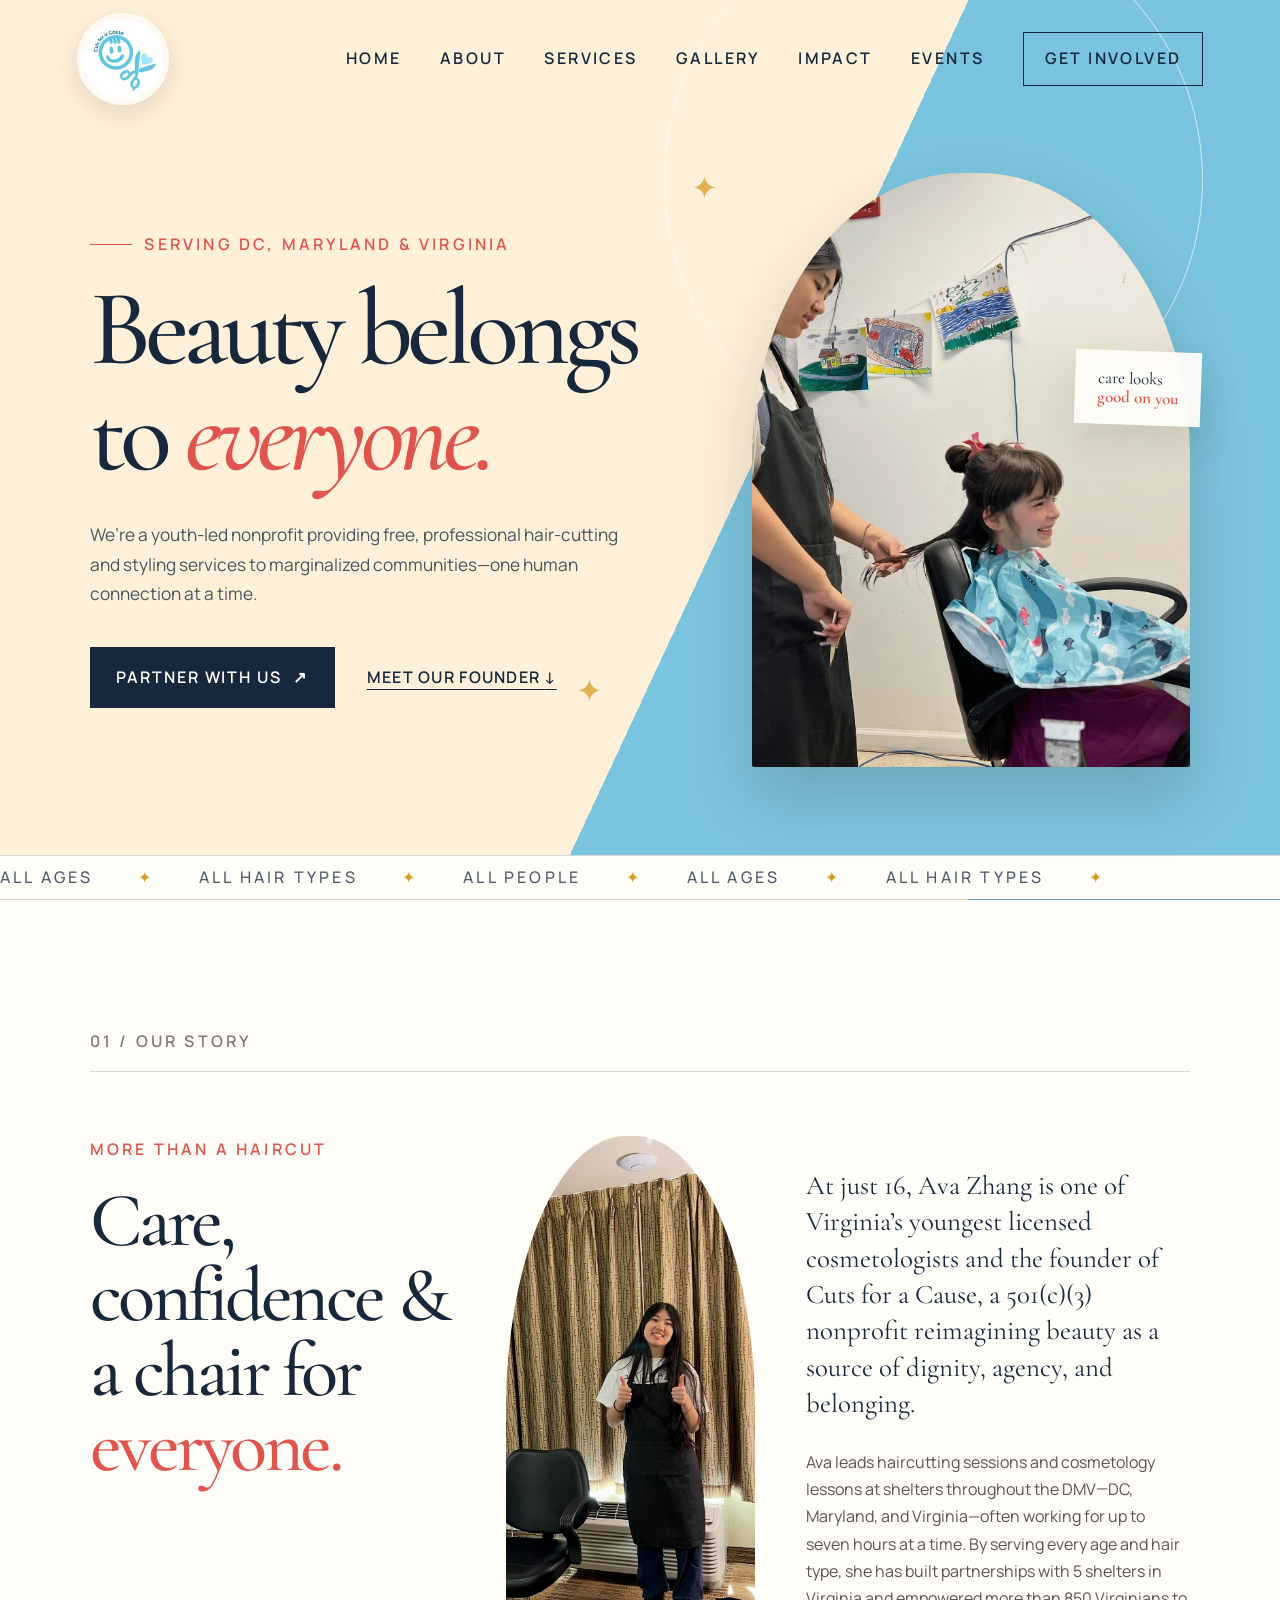
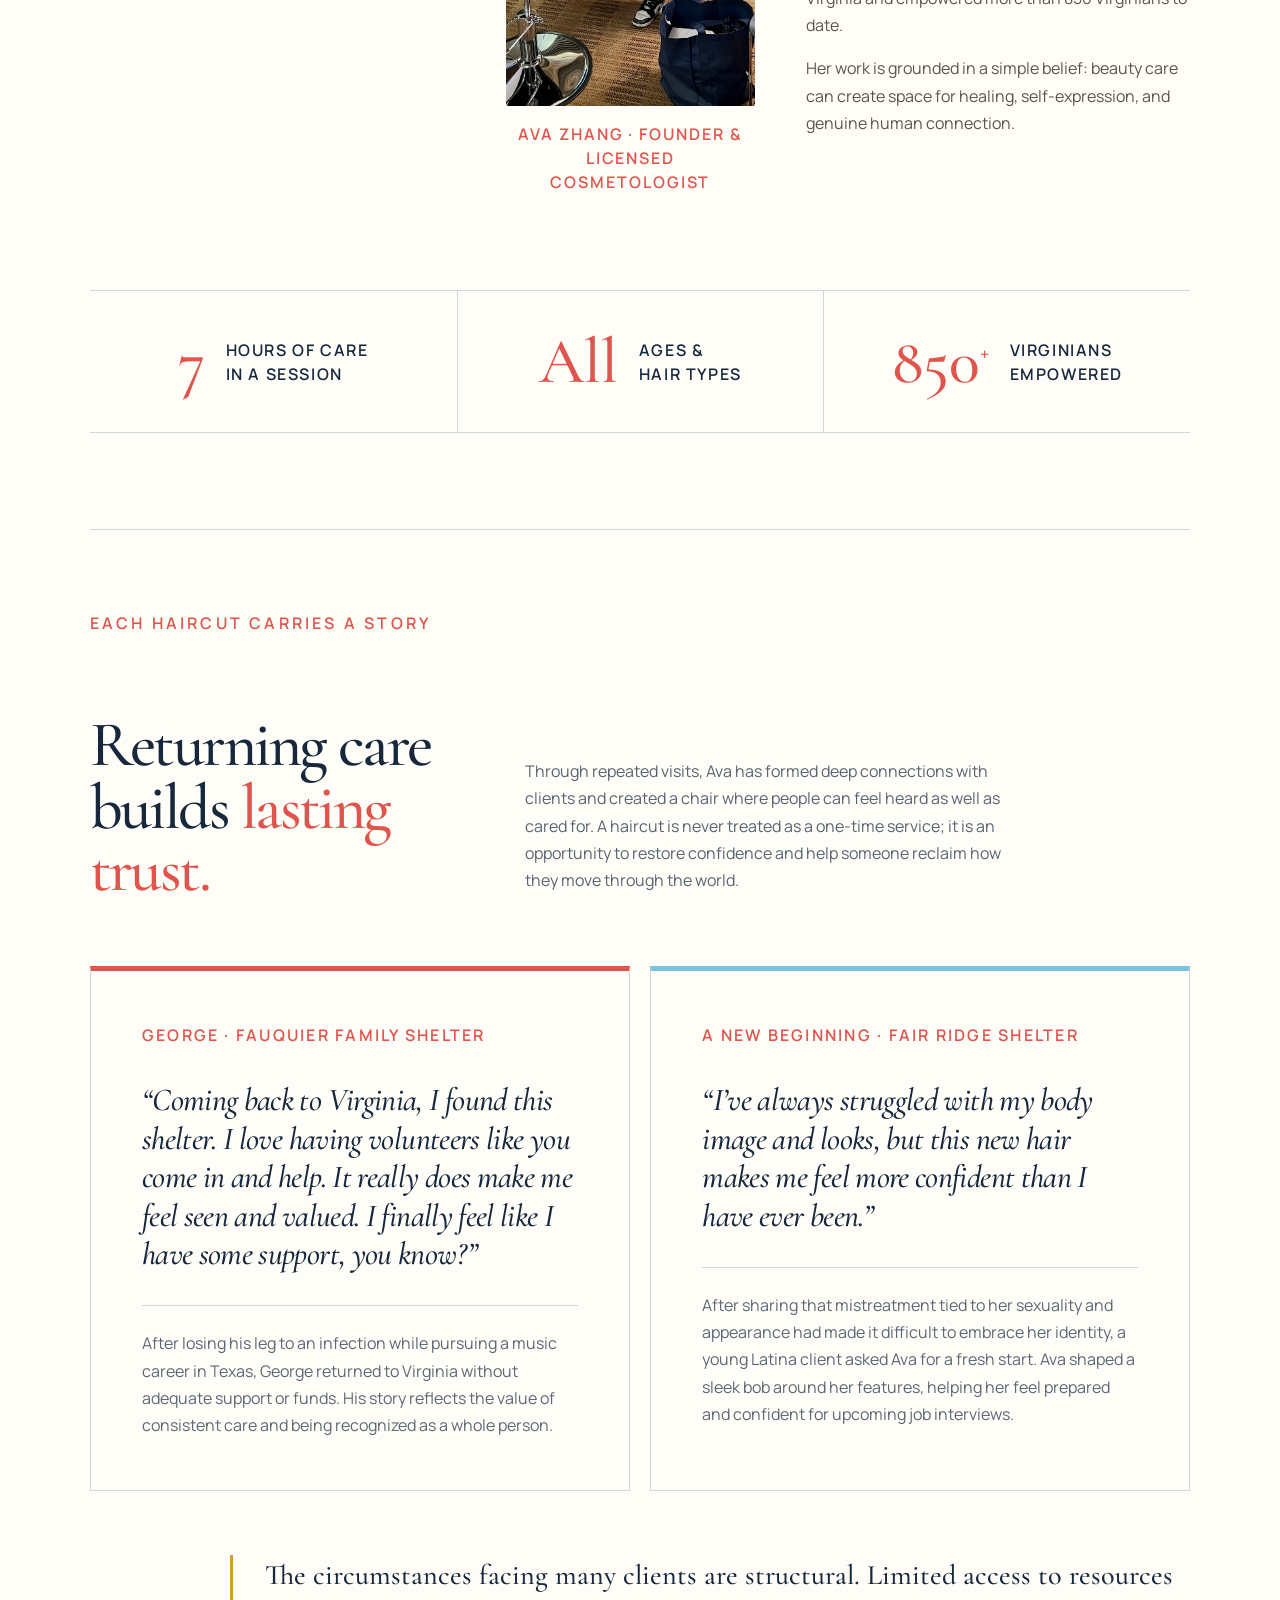
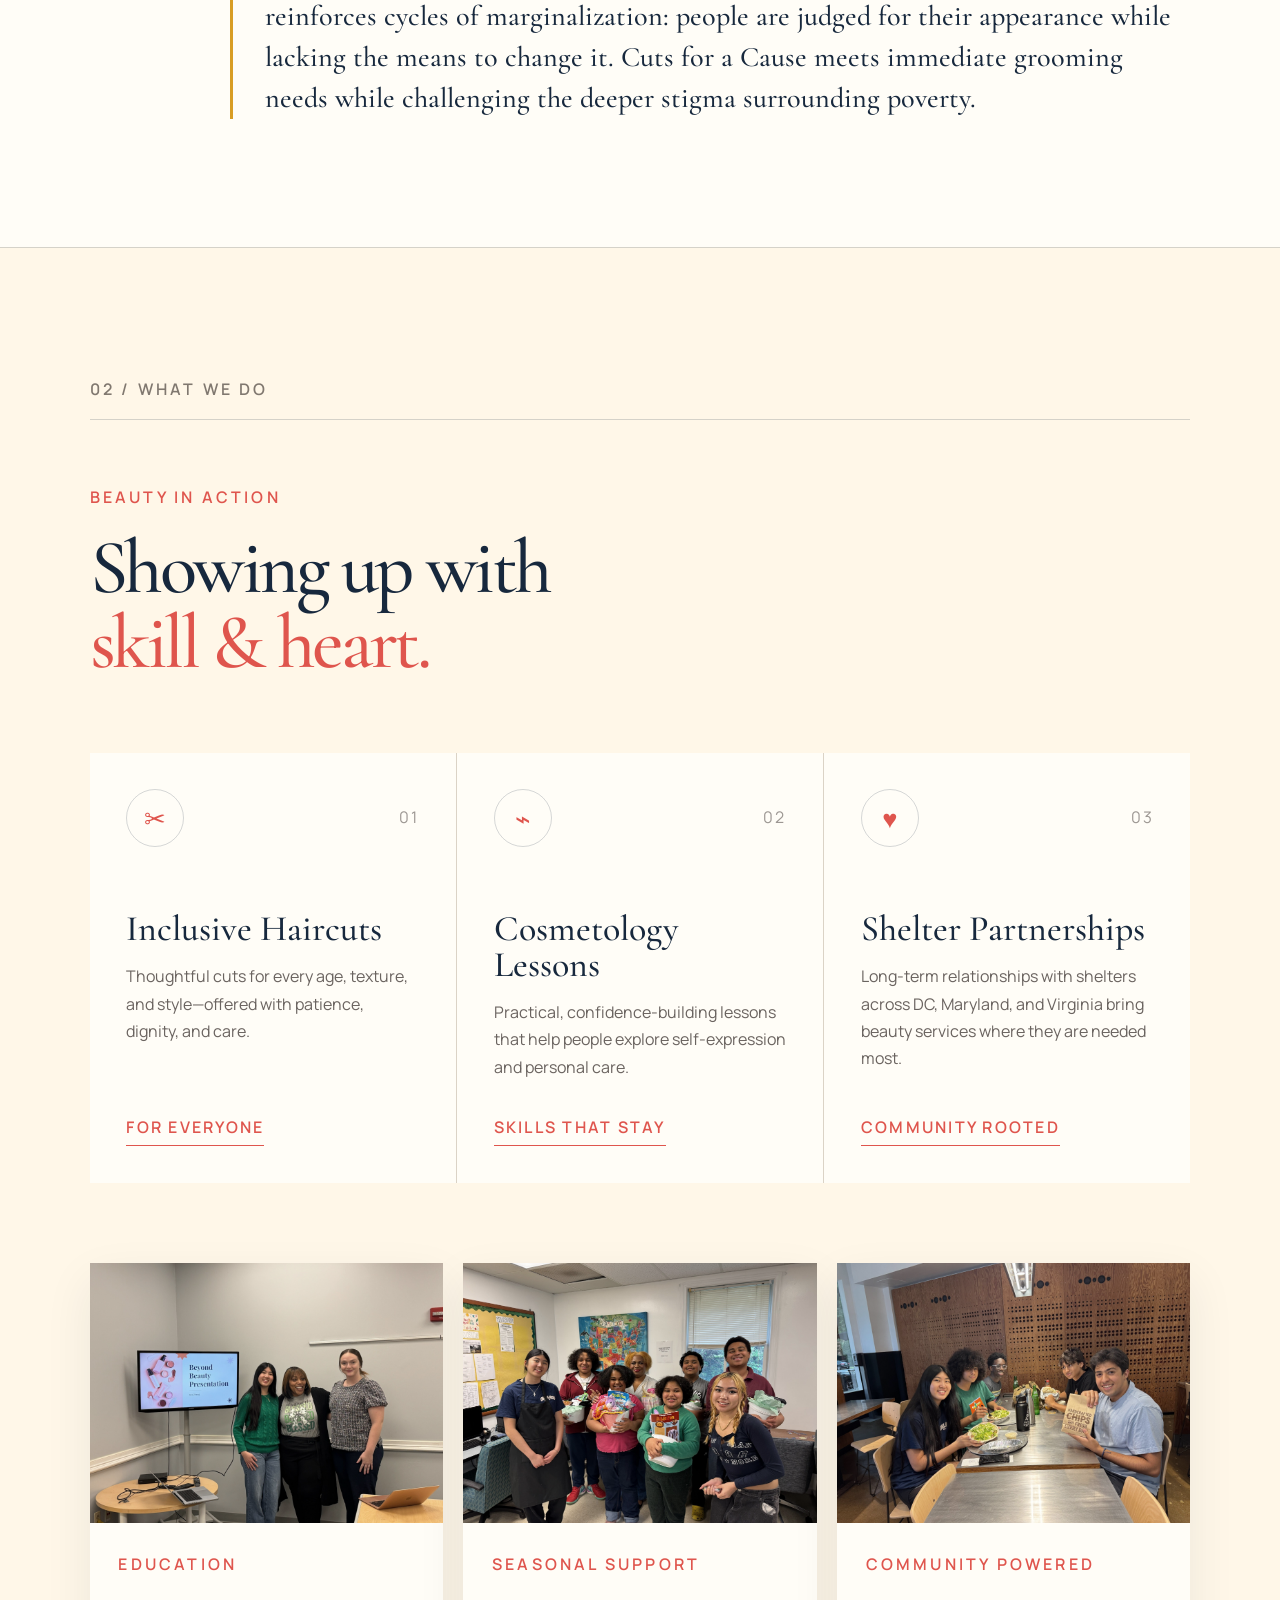
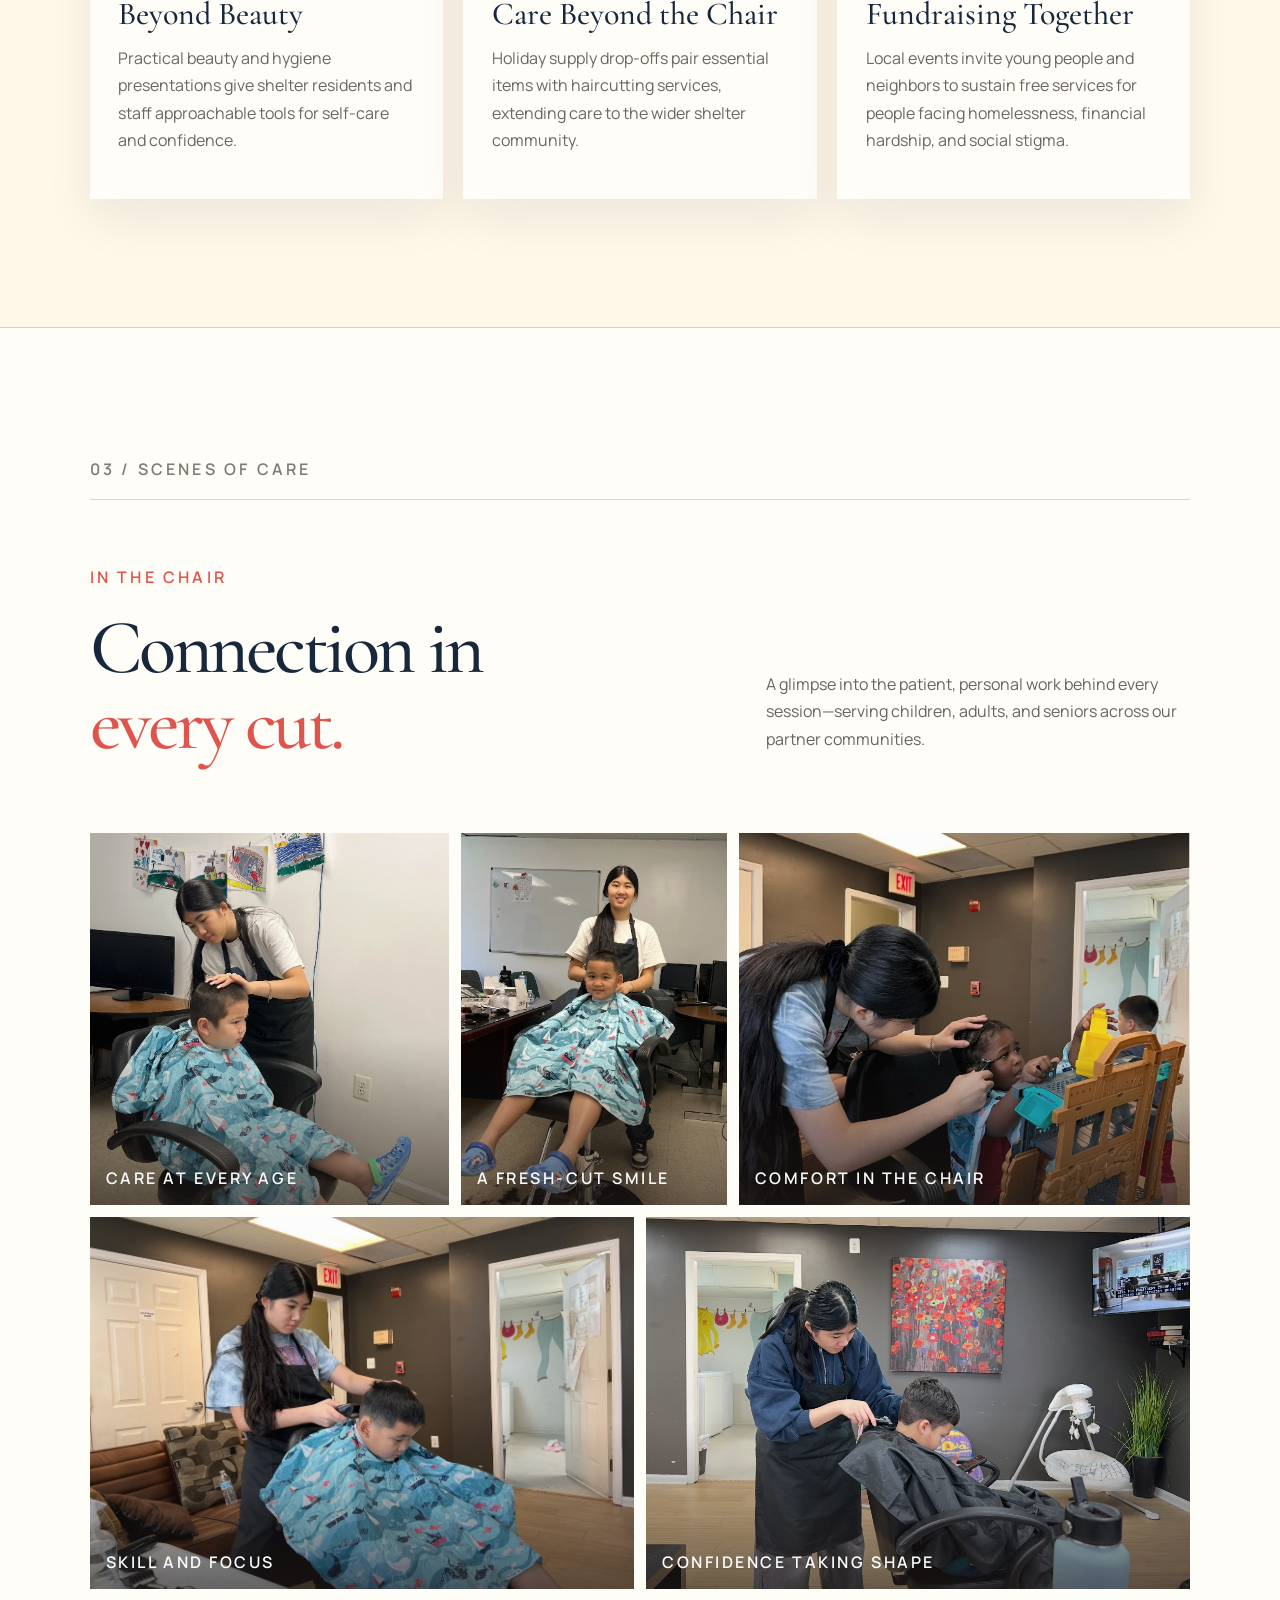
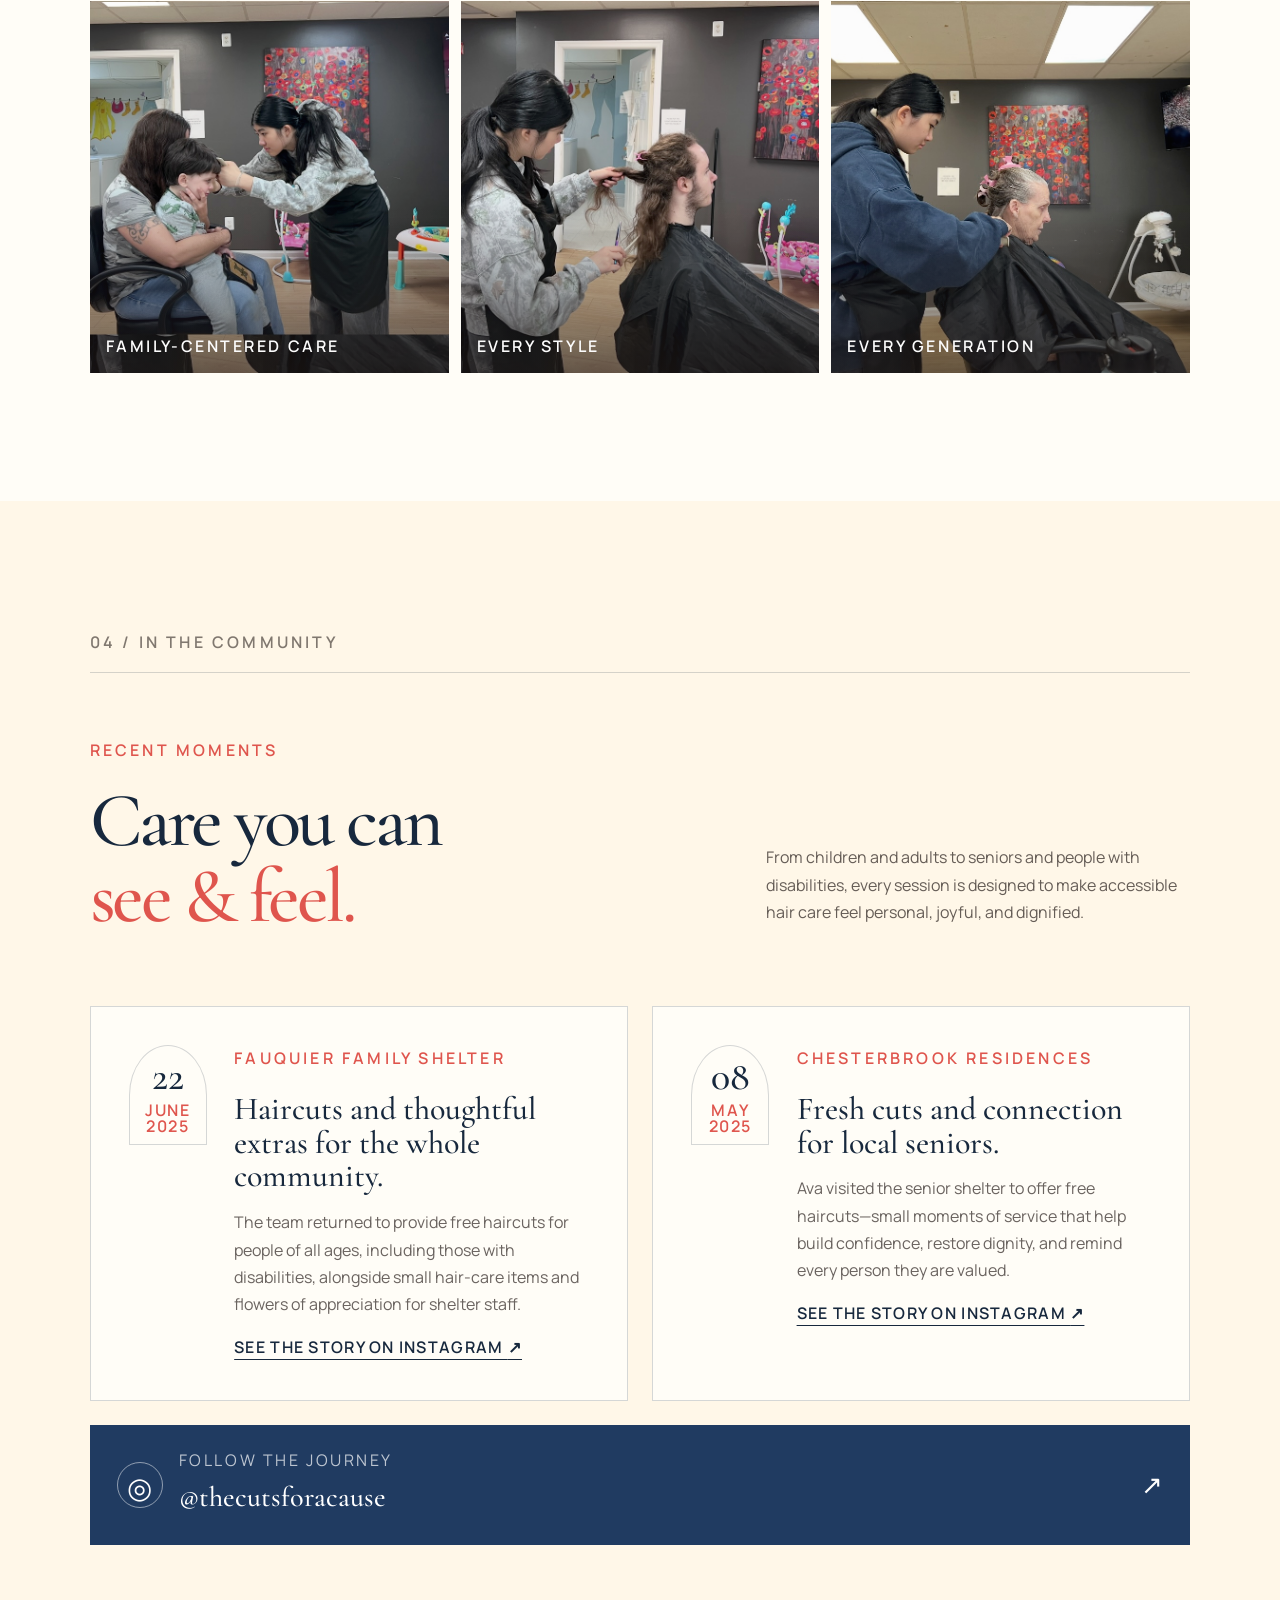
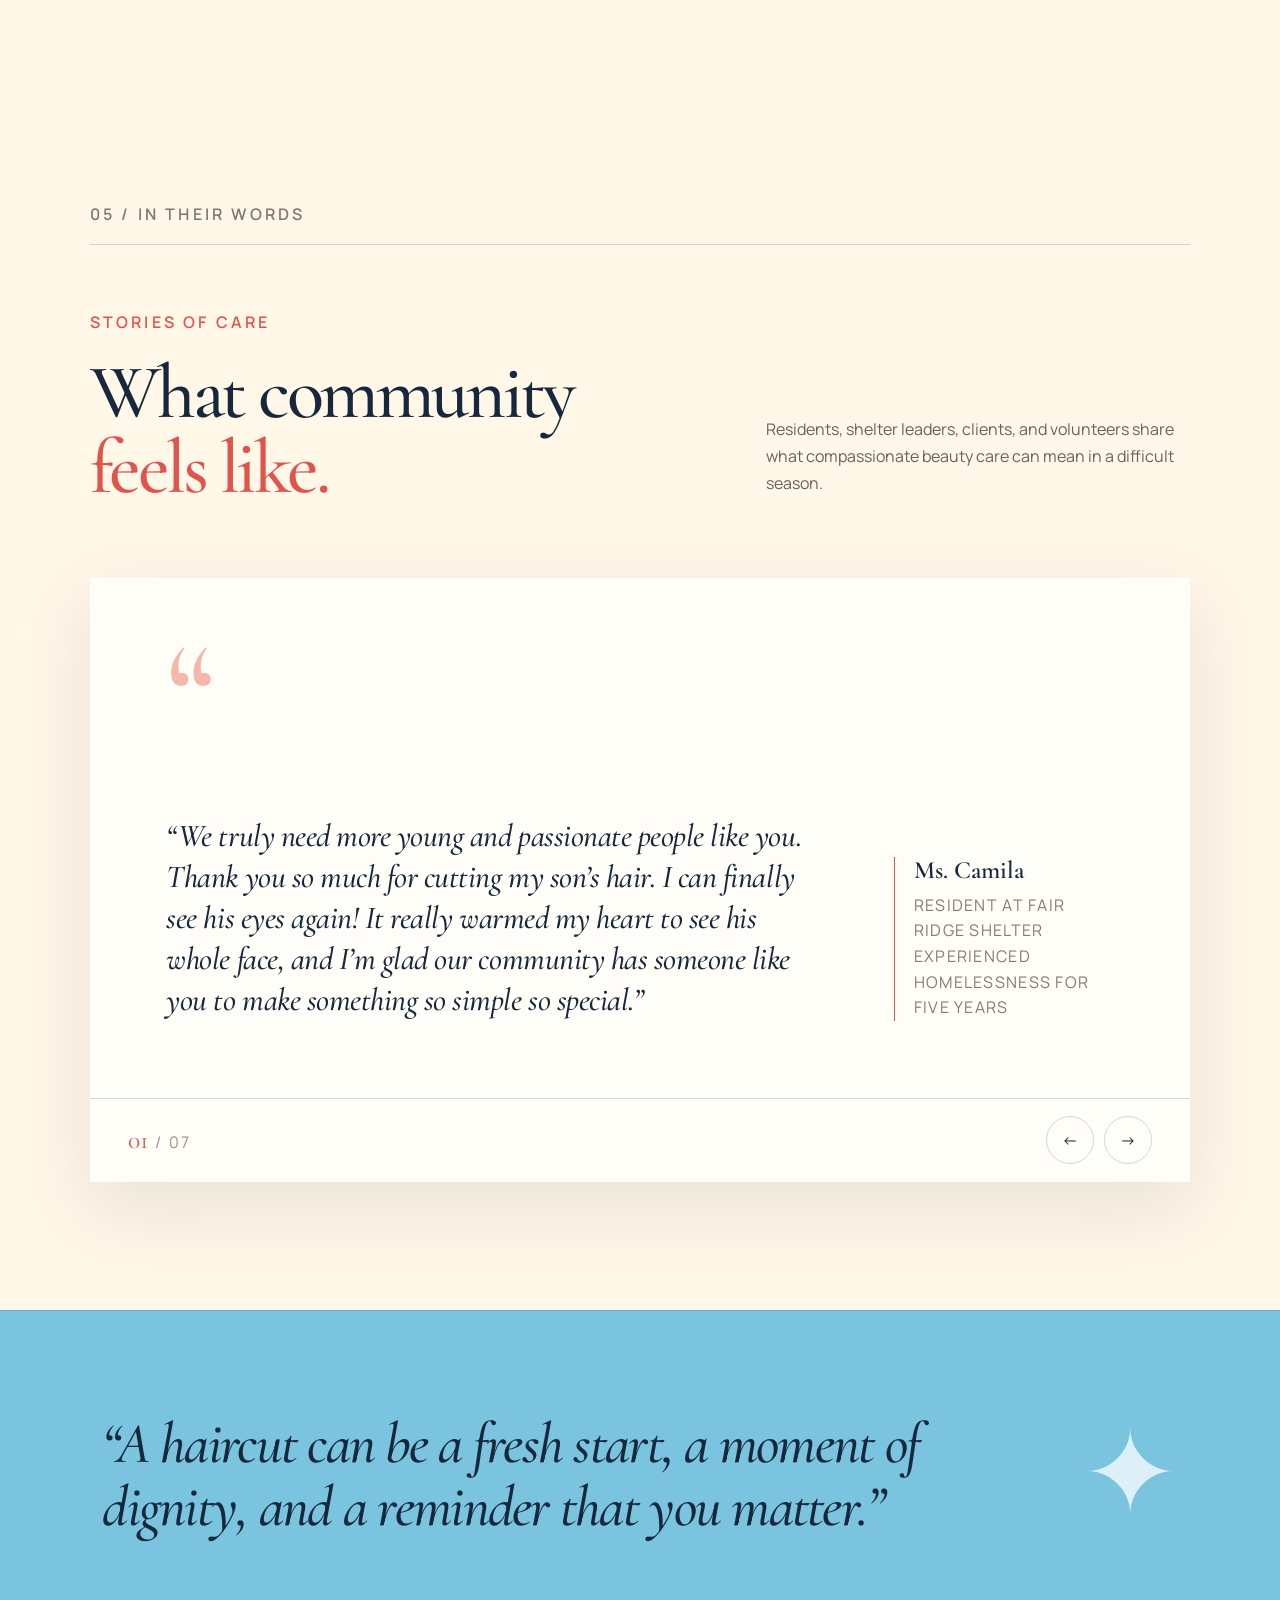
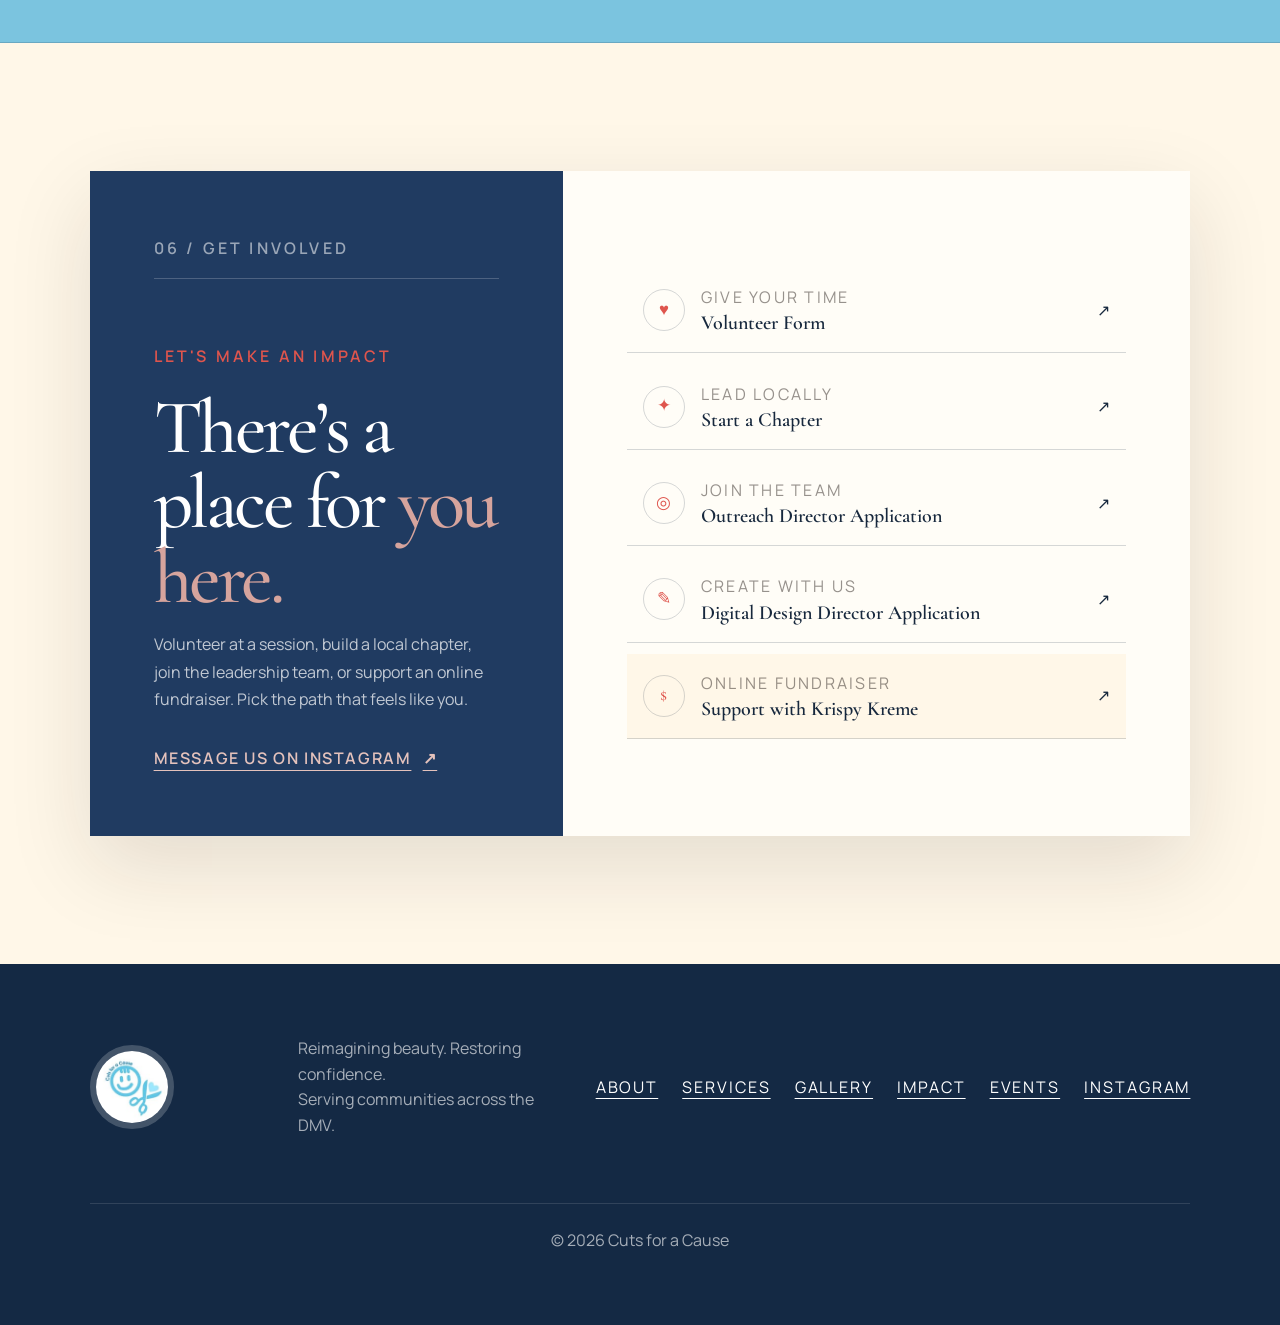
==== commit c08a965b: "Updated Ava description" ====
--- a/index.html
+++ b/index.html
@@ -66,8 +66,8 @@
           <figcaption>Ava Zhang · Founder &amp; licensed cosmetologist</figcaption>
         </figure>
         <div class="about-copy reveal">
-          <p class="lead">At just 16, Ava Zhang is Virginia’s youngest licensed cosmetologist and the founder of Cuts for a Cause, a 501(c)(3) nonprofit reimagining beauty as a source of dignity, agency, and belonging.</p>
-          <p>Ava leads haircutting sessions and cosmetology lessons at shelters throughout the DMV—DC, Maryland, and Virginia—often working for up to seven hours at a time. By serving every age and hair type, she has built partnerships with close to every shelter in Virginia and empowered more than 850 Virginians to date.</p>
+          <p class="lead">At just 16, Ava Zhang is one of Virginia’s youngest licensed cosmetologists and the founder of Cuts for a Cause, a 501(c)(3) nonprofit reimagining beauty as a source of dignity, agency, and belonging.</p>
+          <p>Ava leads haircutting sessions and cosmetology lessons at shelters throughout the DMV—DC, Maryland, and Virginia—often working for up to seven hours at a time. By serving every age and hair type, she has built partnerships with 5 shelters in Virginia and empowered more than 850 Virginians to date.</p>
           <p>Her work is grounded in a simple belief: beauty care can create space for healing, self-expression, and genuine human connection.</p>
         </div>
       </div>
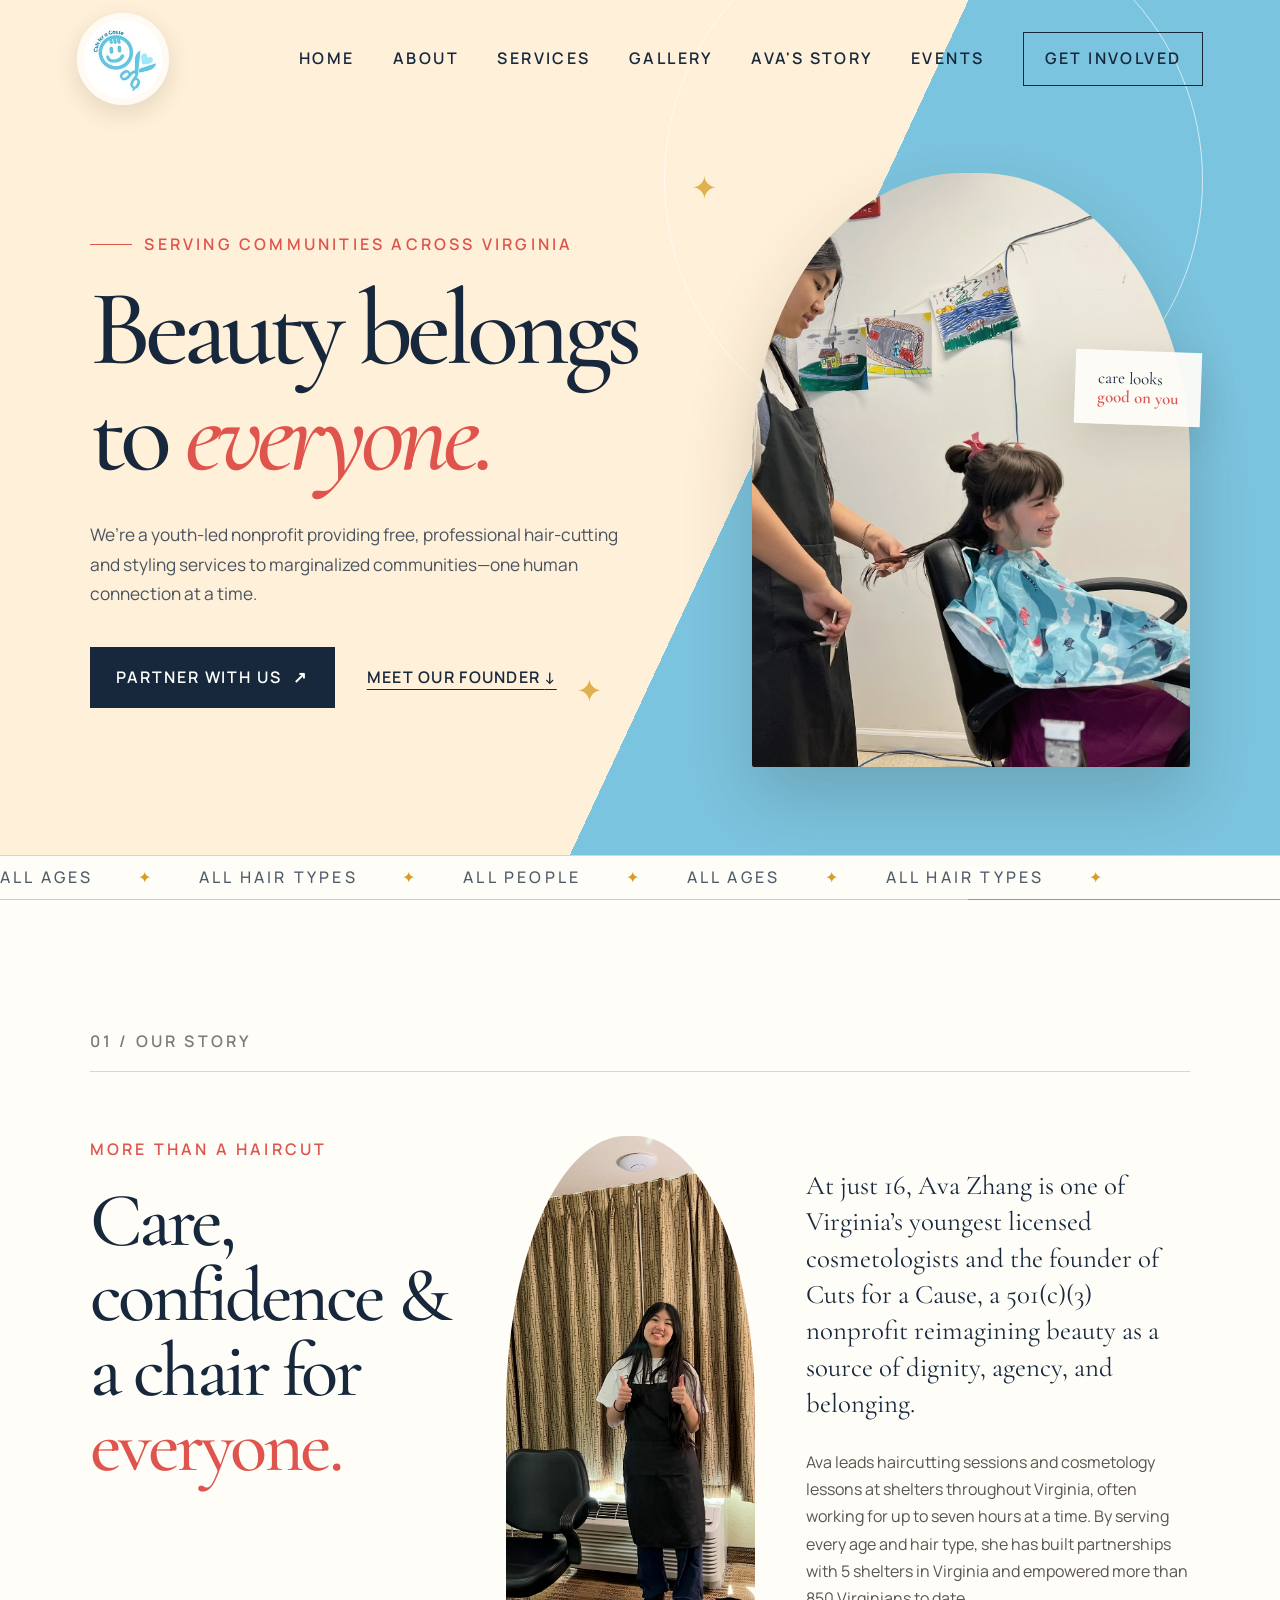
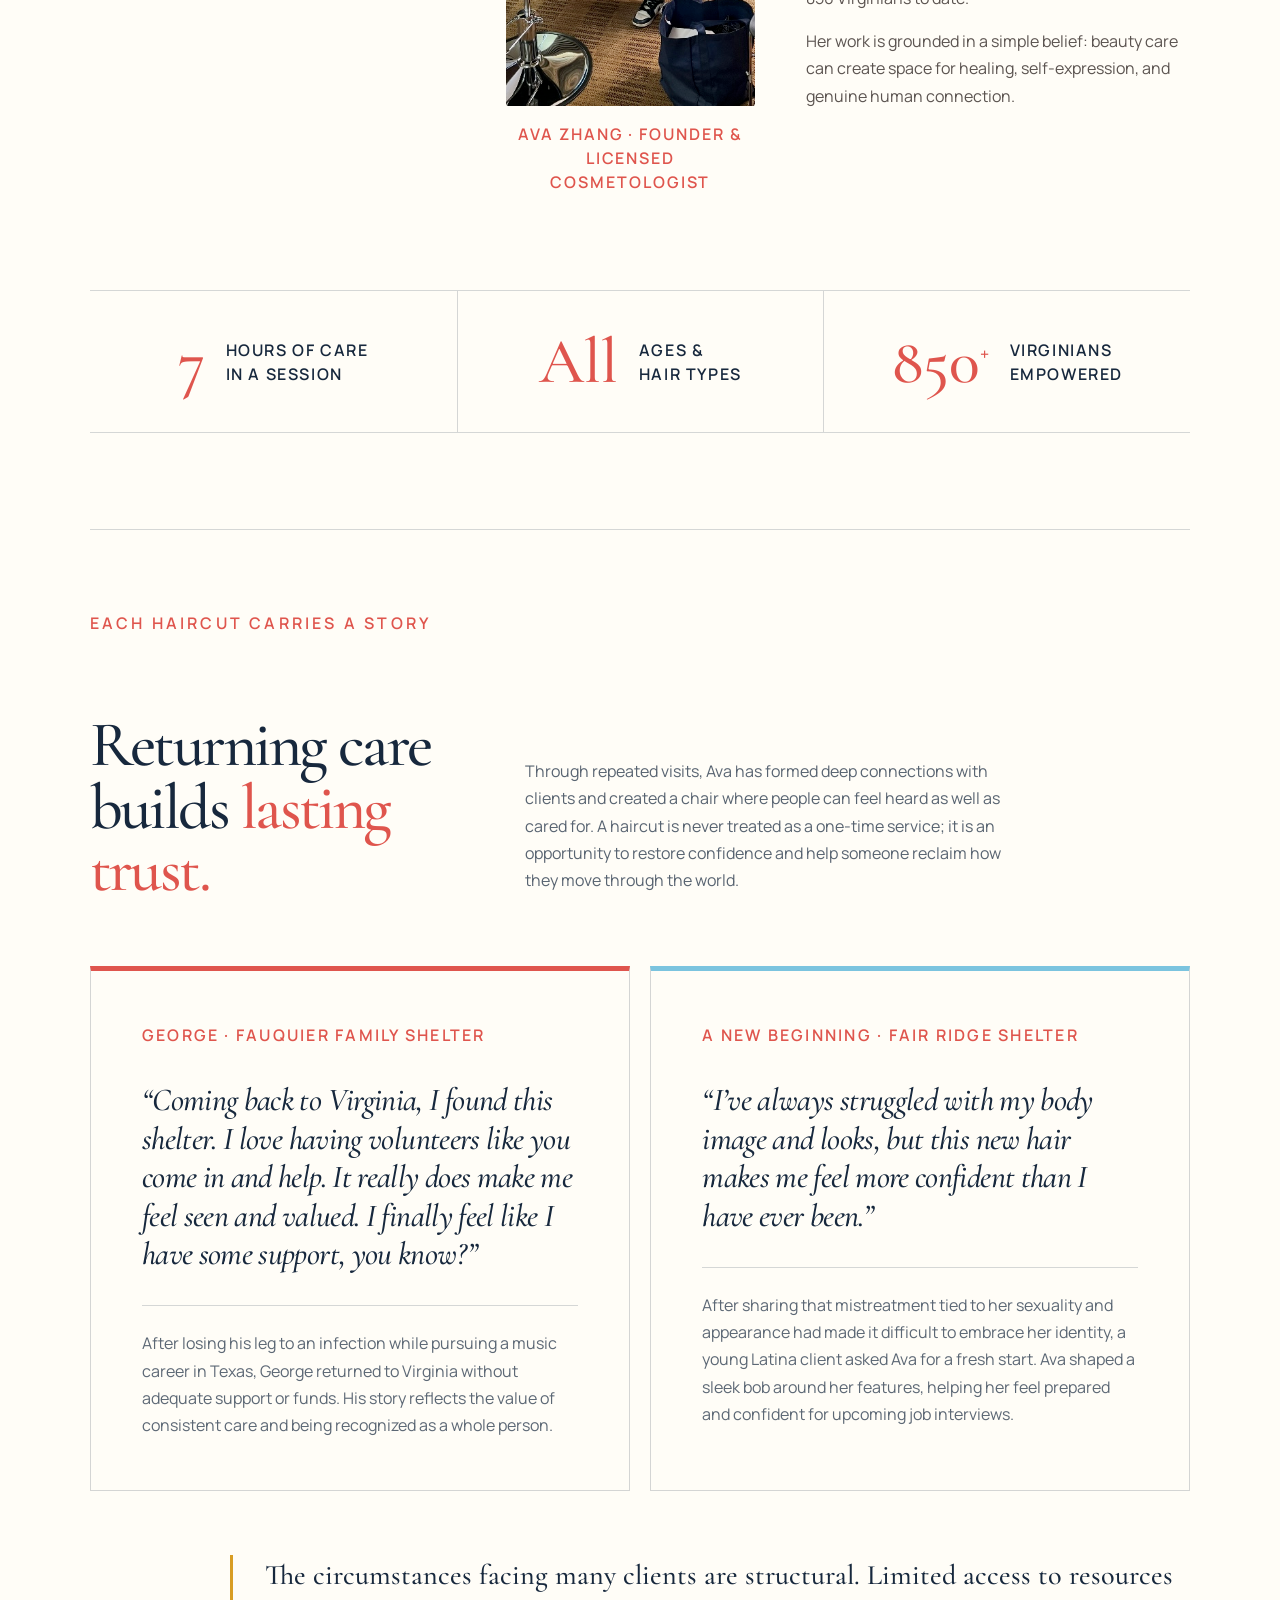
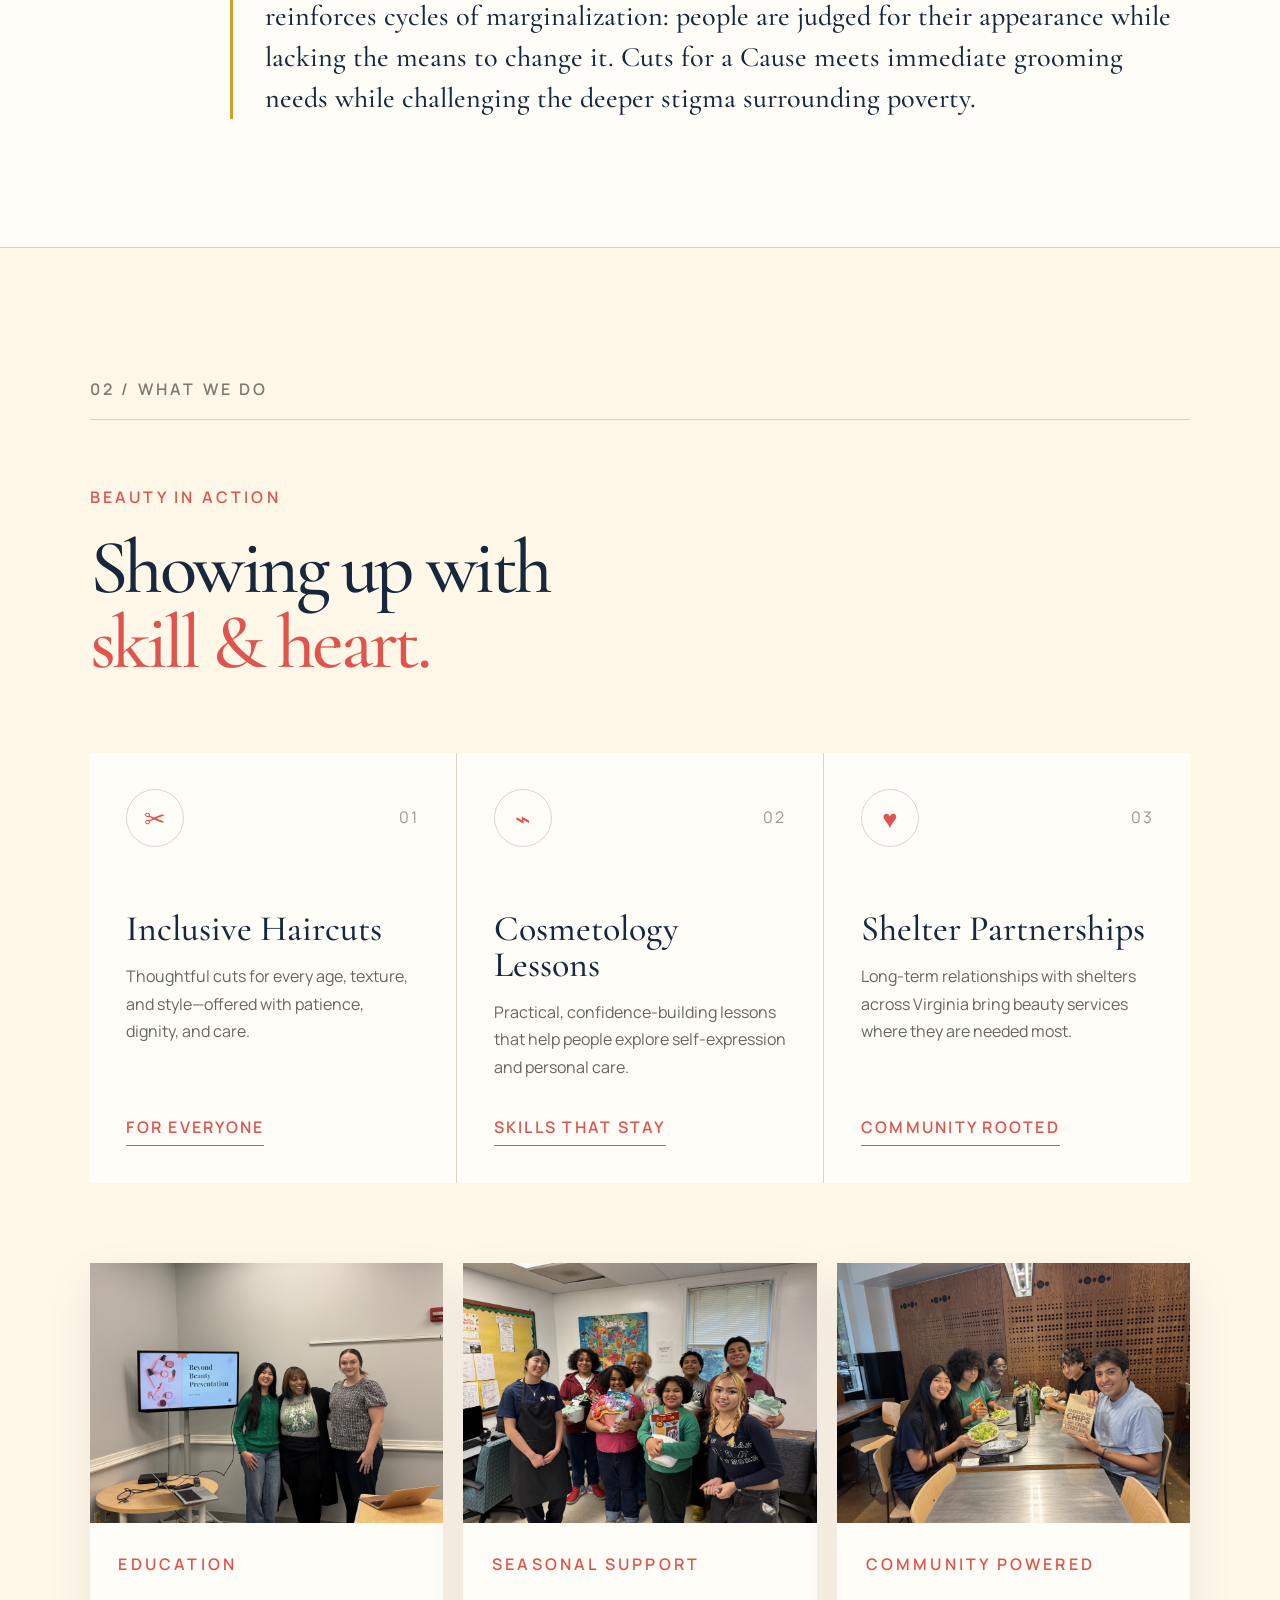
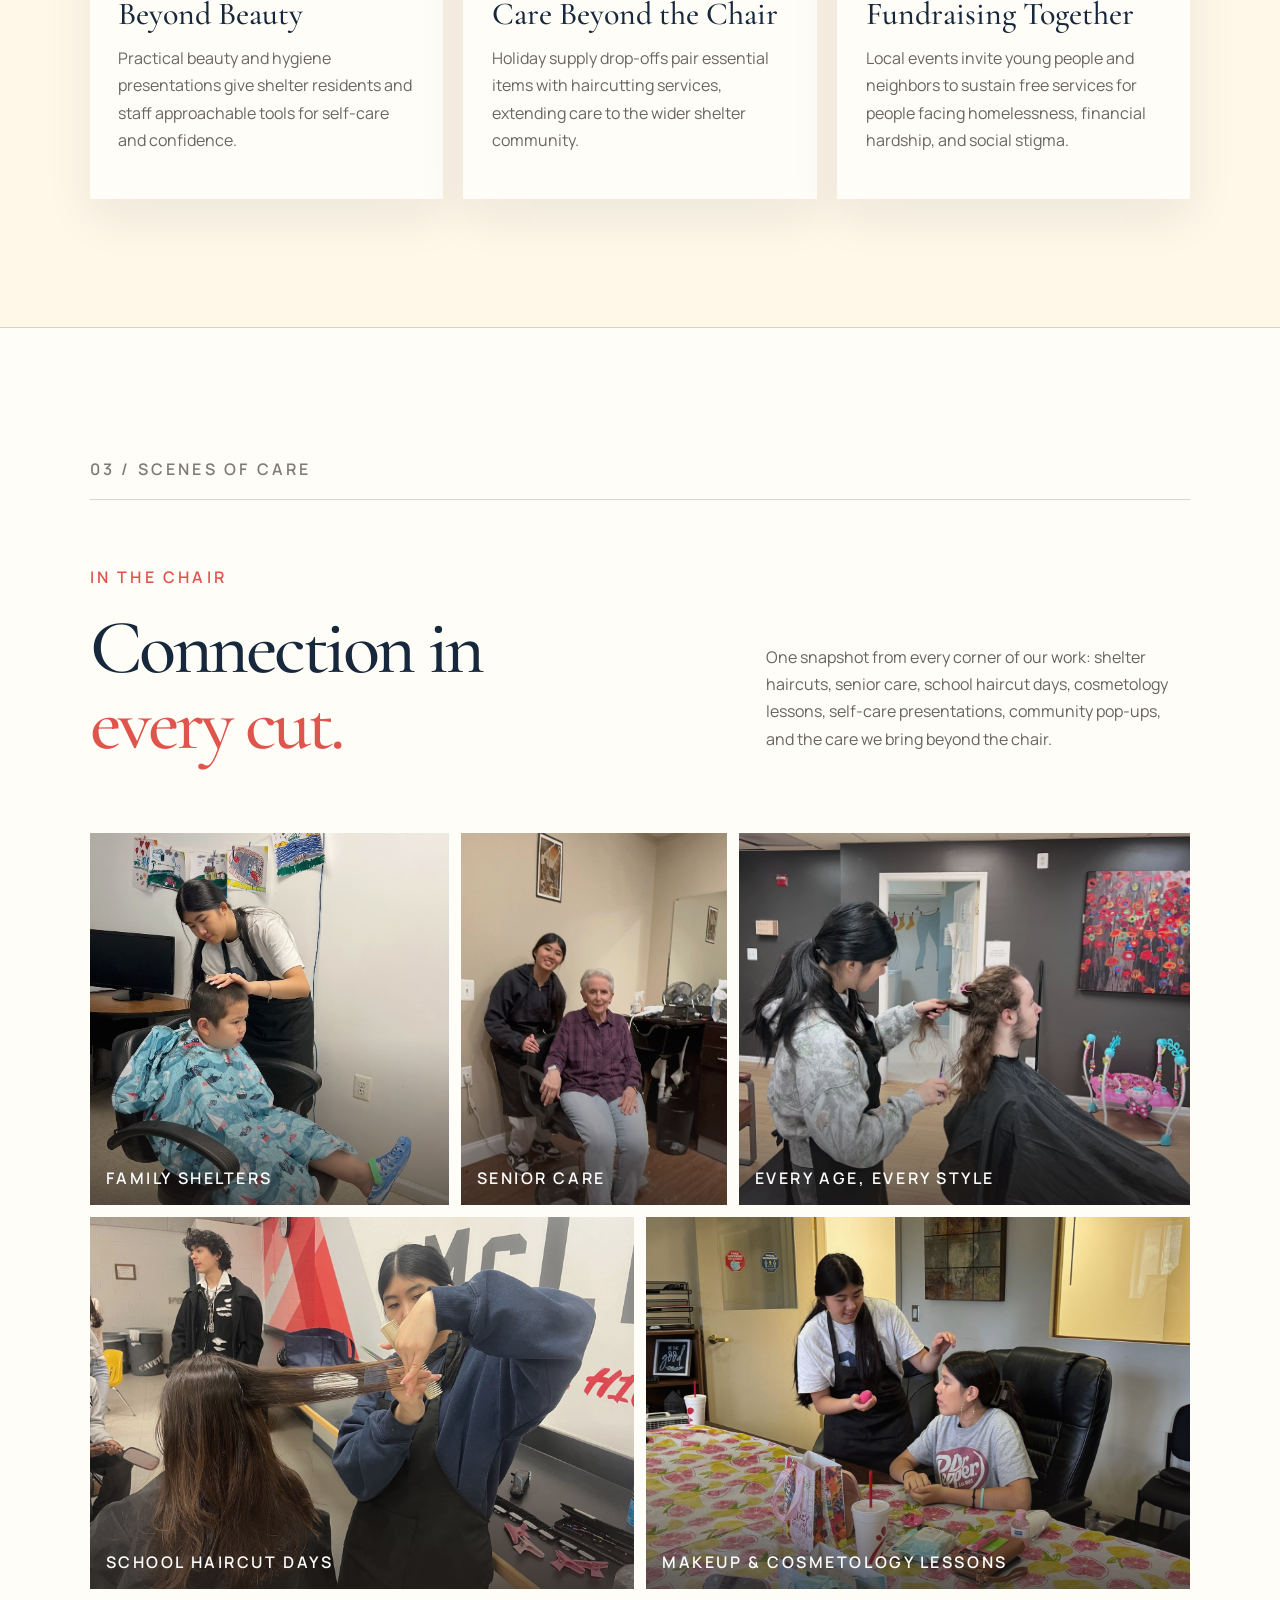
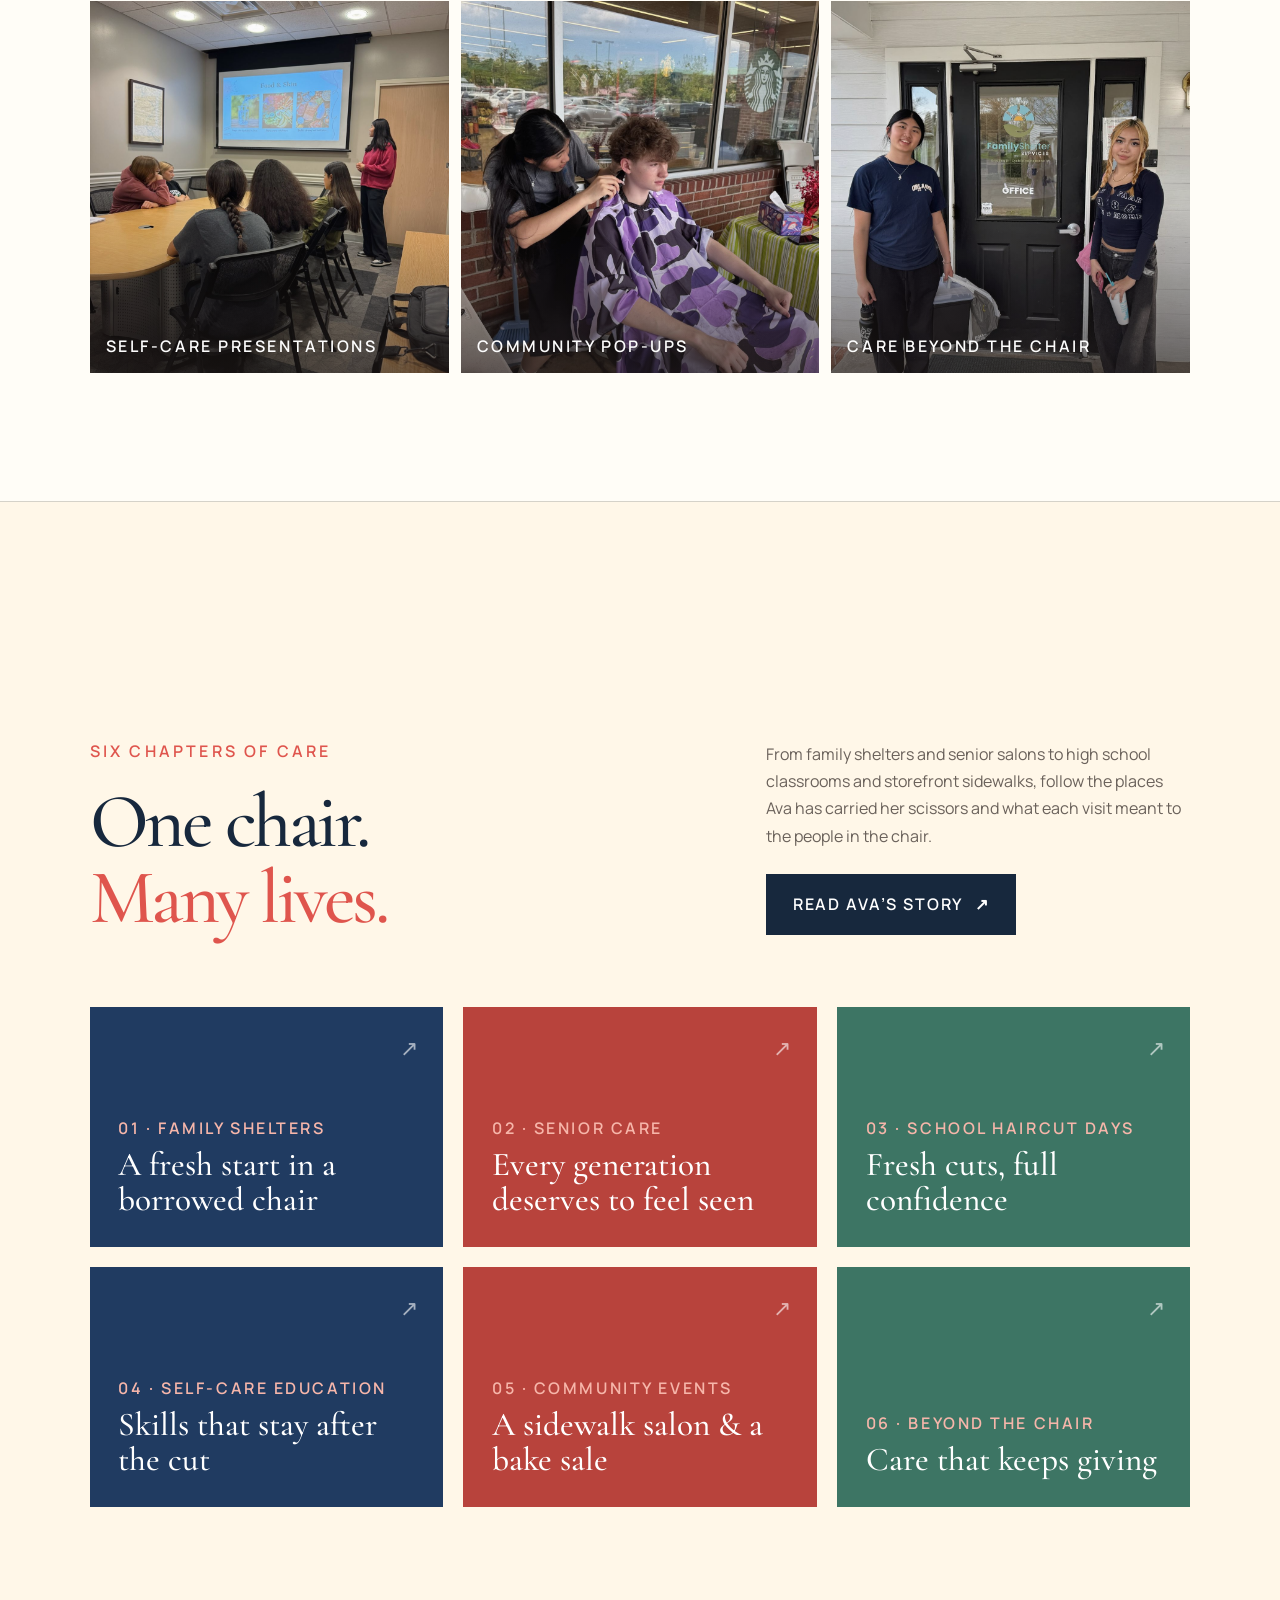
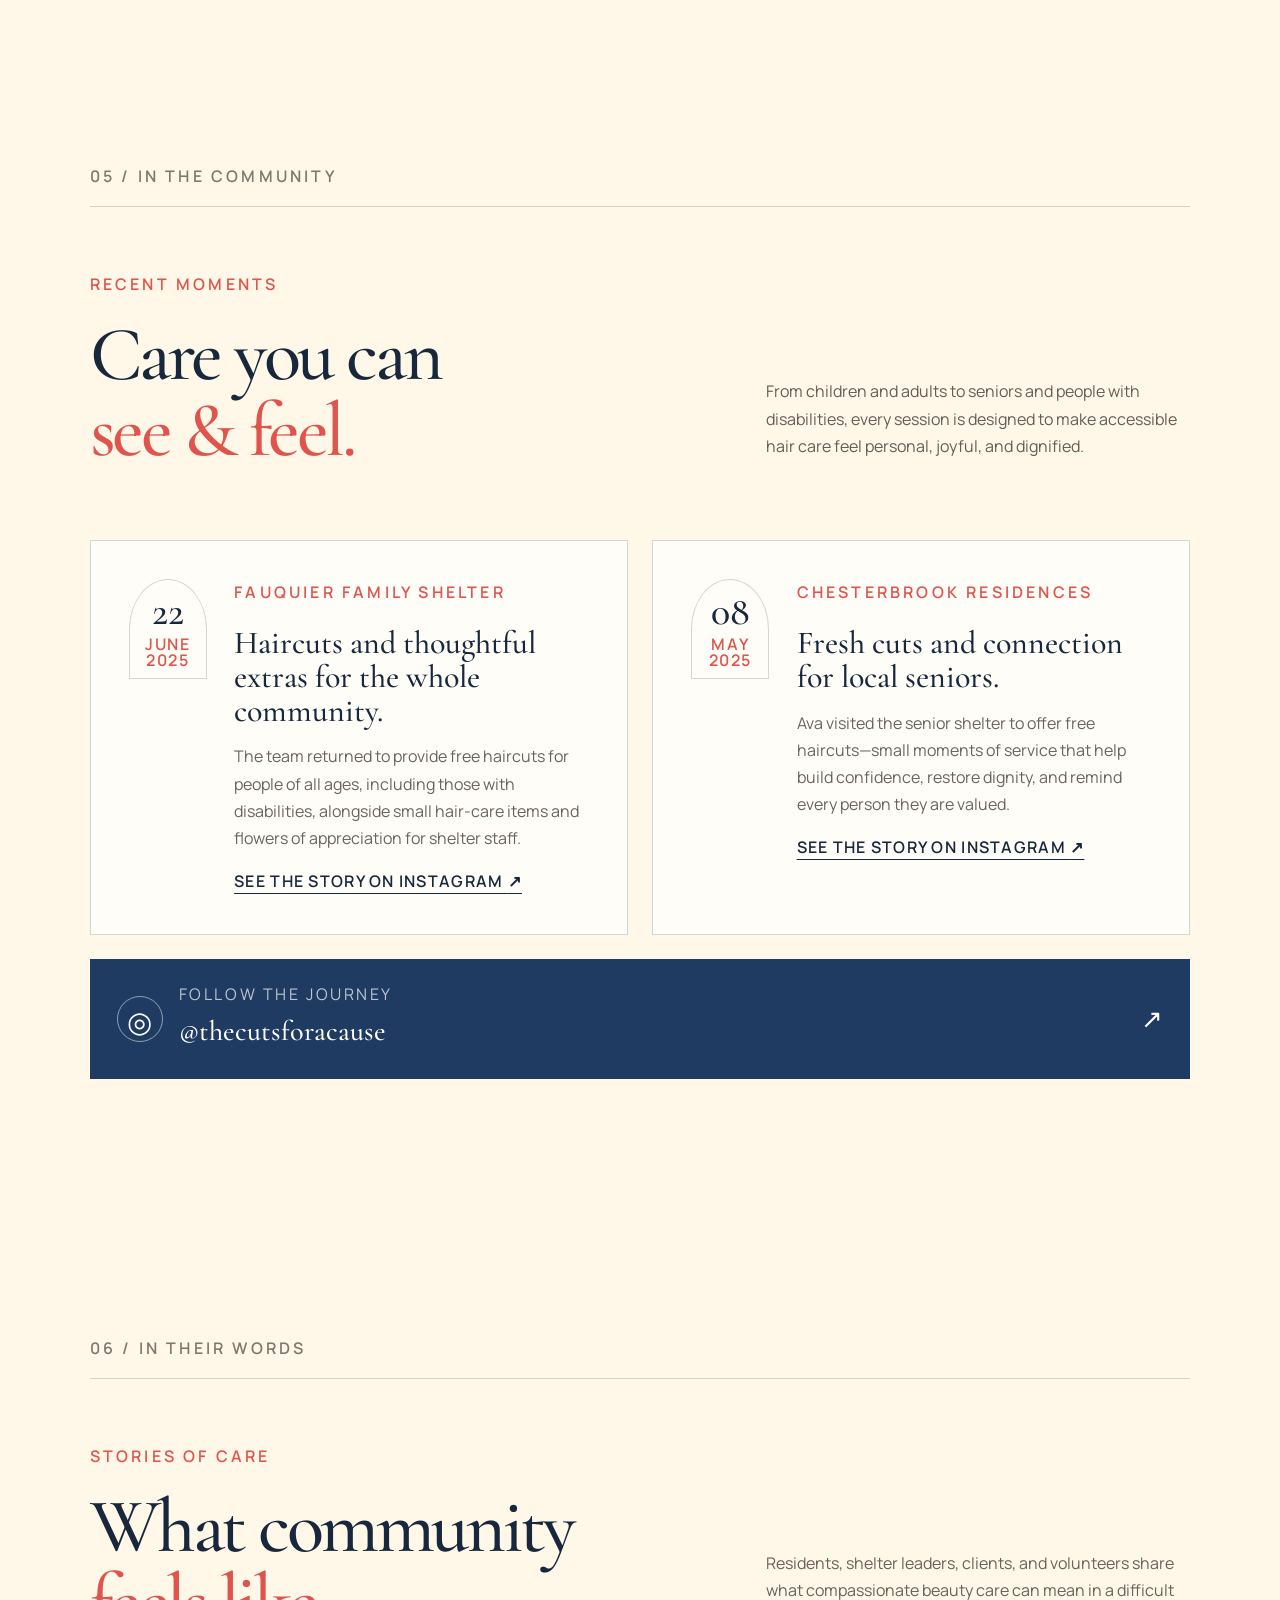
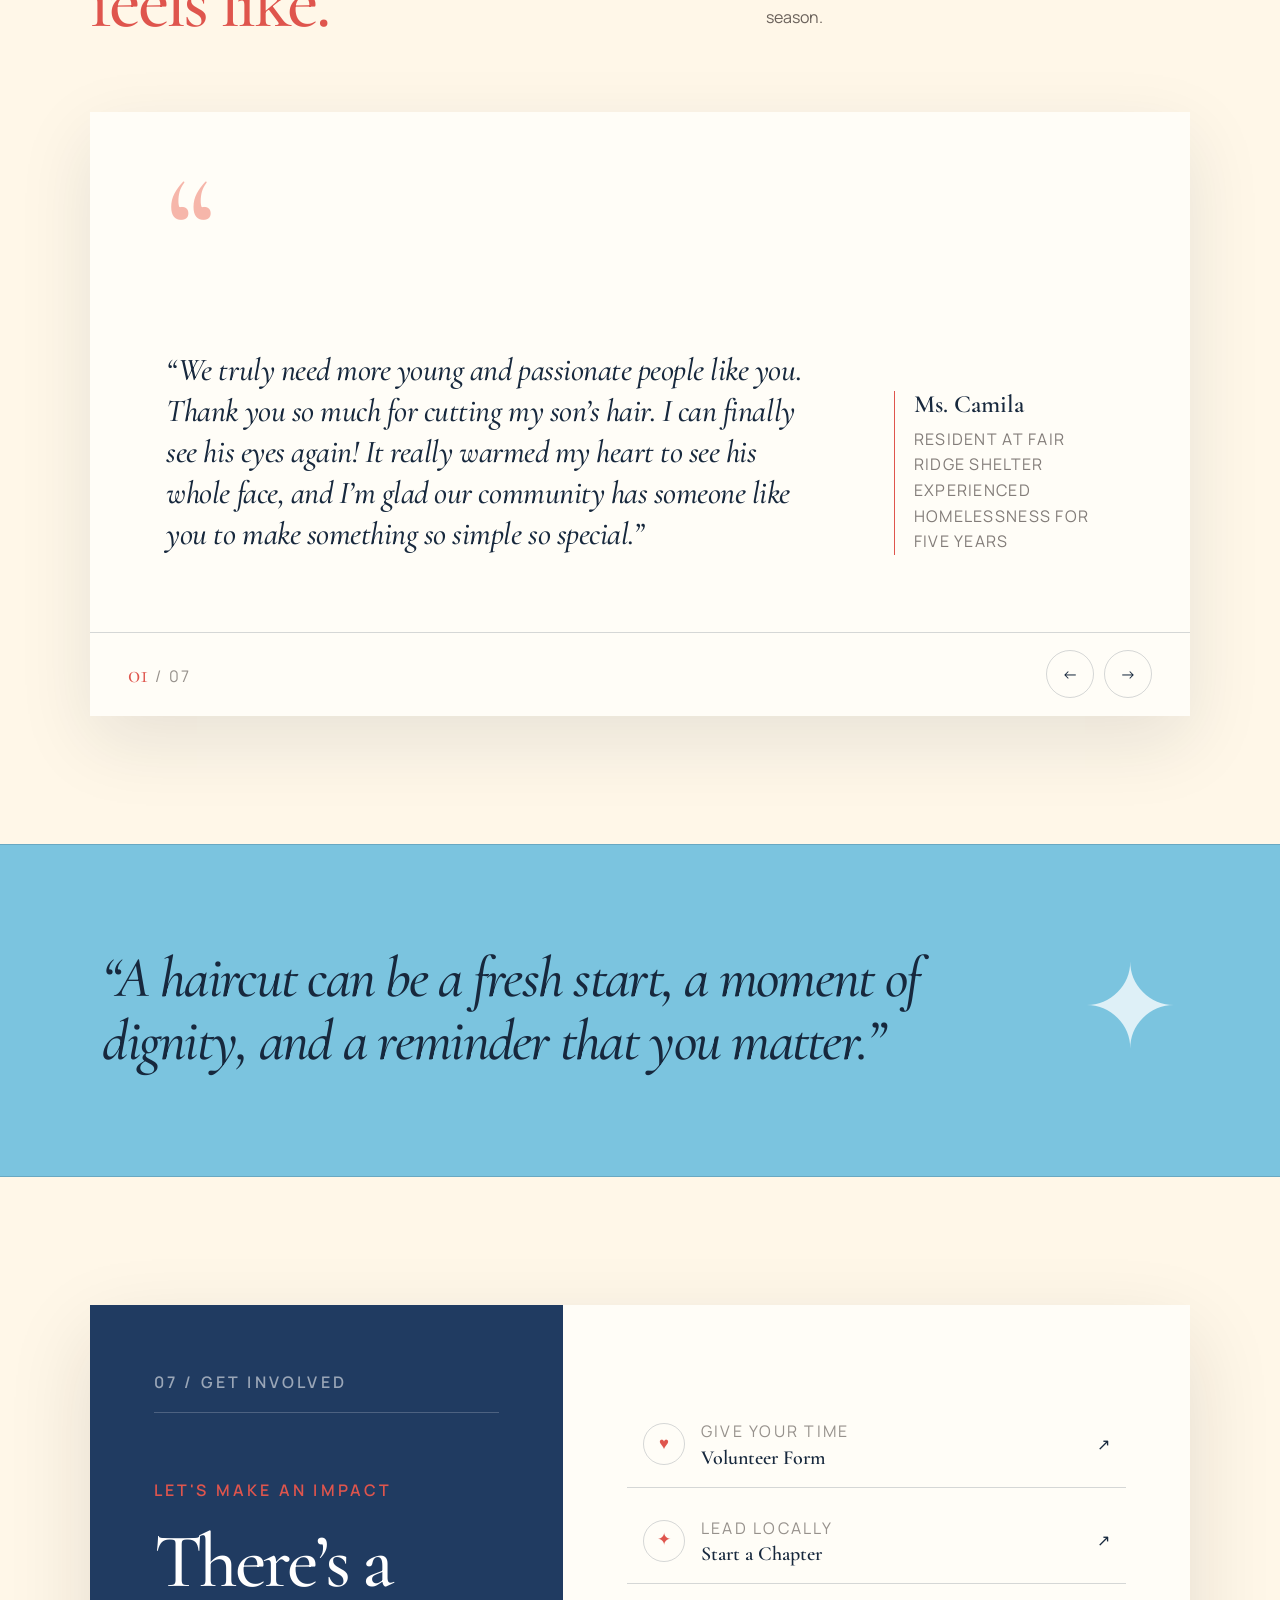
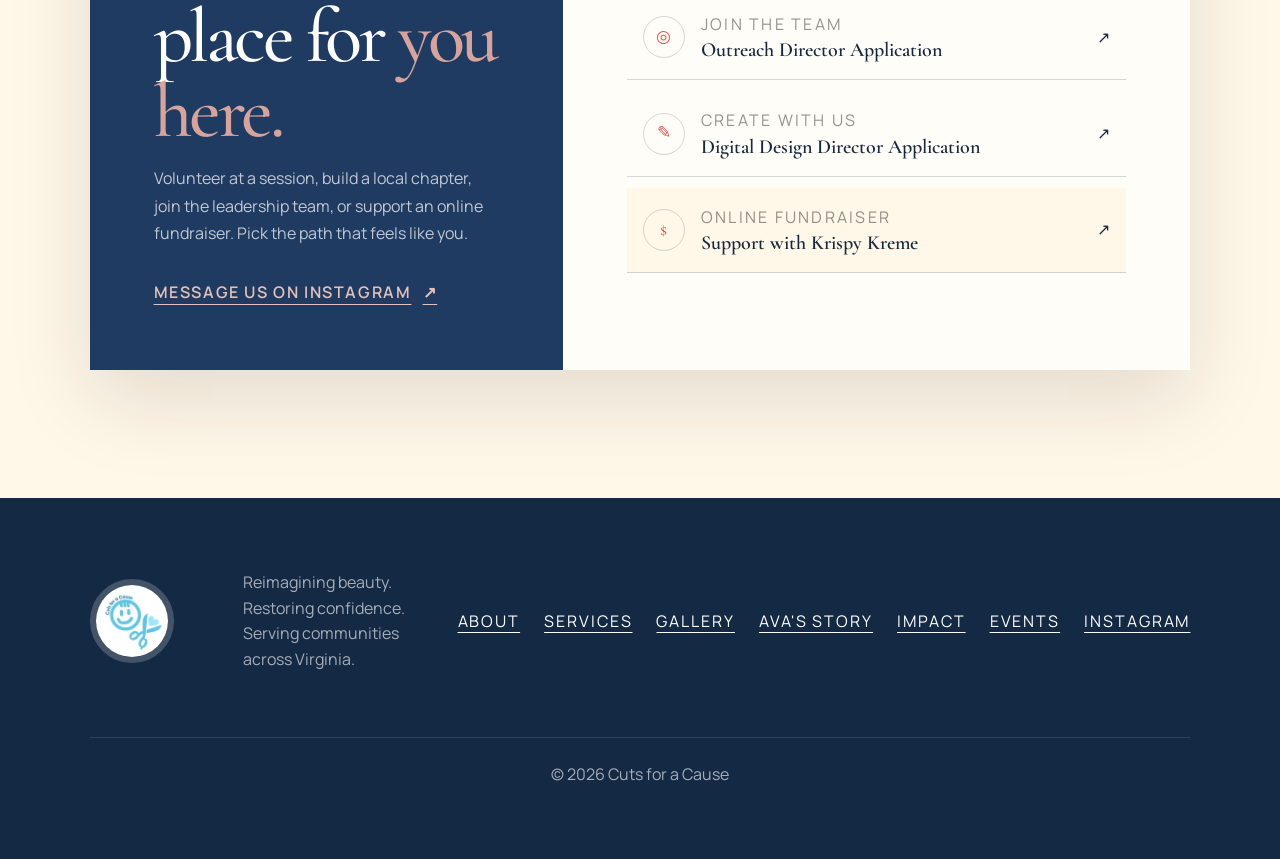
==== commit 556e1e5d: "Add more pictures and more story telling" ====
--- a/index.html
+++ b/index.html
@@ -3,7 +3,7 @@
 <head>
   <meta charset="UTF-8">
   <meta name="viewport" content="width=device-width, initial-scale=1.0">
-  <meta name="description" content="Cuts for a Cause provides free, professional hair care and cosmetology education to marginalized communities across the DMV: DC, Maryland, and Virginia.">
+  <meta name="description" content="Cuts for a Cause provides free, professional hair care and cosmetology education to marginalized communities across Virginia.">
   <title>Cuts for a Cause | Beauty Belongs to Everyone</title>
   <link rel="icon" href="logo.jpg">
   <link rel="preconnect" href="https://fonts.googleapis.com">
@@ -26,7 +26,7 @@
       <a href="#about">About</a>
       <a href="#services">Services</a>
       <a href="#gallery">Gallery</a>
-      <a href="#impact">Impact</a>
+      <a href="story.html">Ava's Story</a>
       <a href="events.html">Events</a>
       <a href="#contact" class="nav-cta">Get involved</a>
     </nav>
@@ -37,7 +37,7 @@
       <div class="hero-spark spark-one" aria-hidden="true">✦</div>
       <div class="hero-spark spark-two" aria-hidden="true">✦</div>
       <div class="hero-copy reveal">
-        <p class="eyebrow"><span></span> Serving DC, Maryland &amp; Virginia</p>
+        <p class="eyebrow"><span></span> Serving communities across Virginia</p>
         <h1>Beauty belongs<br>to <em>everyone.</em></h1>
         <p class="hero-text">We’re a youth-led nonprofit providing free, professional hair-cutting and styling services to marginalized communities—one human connection at a time.</p>
         <div class="hero-actions">
@@ -67,7 +67,7 @@
         </figure>
         <div class="about-copy reveal">
           <p class="lead">At just 16, Ava Zhang is one of Virginia’s youngest licensed cosmetologists and the founder of Cuts for a Cause, a 501(c)(3) nonprofit reimagining beauty as a source of dignity, agency, and belonging.</p>
-          <p>Ava leads haircutting sessions and cosmetology lessons at shelters throughout the DMV—DC, Maryland, and Virginia—often working for up to seven hours at a time. By serving every age and hair type, she has built partnerships with 5 shelters in Virginia and empowered more than 850 Virginians to date.</p>
+          <p>Ava leads haircutting sessions and cosmetology lessons at shelters throughout Virginia, often working for up to seven hours at a time. By serving every age and hair type, she has built partnerships with 5 shelters in Virginia and empowered more than 850 Virginians to date.</p>
           <p>Her work is grounded in a simple belief: beauty care can create space for healing, self-expression, and genuine human connection.</p>
         </div>
       </div>
@@ -123,7 +123,7 @@
           <div class="service-icon" aria-hidden="true">♥</div>
           <p class="card-number">03</p>
           <h3>Shelter Partnerships</h3>
-          <p>Long-term relationships with shelters across DC, Maryland, and Virginia bring beauty services where they are needed most.</p>
+          <p>Long-term relationships with shelters across Virginia bring beauty services where they are needed most.</p>
           <span class="card-tag">Community rooted</span>
         </article>
       </div>
@@ -150,22 +150,44 @@
           <p class="kicker">In the chair</p>
           <h2>Connection in<br><span>every cut.</span></h2>
         </div>
-        <p>A glimpse into the patient, personal work behind every session—serving children, adults, and seniors across our partner communities.</p>
-      </div>
-      <div class="gallery-grid reveal" aria-label="Cuts for a Cause haircut sessions">
-        <figure class="gallery-photo photo-one"><img src="assets/boy1.jpg" alt="Ava giving a young boy a haircut"><figcaption>Care at every age</figcaption></figure>
-        <figure class="gallery-photo photo-two"><img src="assets/boy2.jpg" alt="Ava and a young client after his haircut"><figcaption>A fresh-cut smile</figcaption></figure>
-        <figure class="gallery-photo photo-three"><img src="assets/girl2.jpg" alt="Ava carefully cutting a young girl's hair as she plays"><figcaption>Comfort in the chair</figcaption></figure>
-        <figure class="gallery-photo photo-four"><img src="assets/boy3.jpg" alt="Ava using clippers during a boy's haircut"><figcaption>Skill and focus</figcaption></figure>
-        <figure class="gallery-photo photo-five"><img src="assets/boy4.jpg" alt="Ava cutting a young boy's hair"><figcaption>Confidence taking shape</figcaption></figure>
-        <figure class="gallery-photo photo-six"><img src="assets/boy5.jpg" alt="Ava trimming a child's hair with support from his mother"><figcaption>Family-centered care</figcaption></figure>
-        <figure class="gallery-photo photo-seven"><img src="assets/man1.jpg" alt="Ava cutting an adult client's long hair"><figcaption>Every style</figcaption></figure>
-        <figure class="gallery-photo photo-eight"><img src="assets/old_lady1.jpg" alt="Ava styling an older woman's hair"><figcaption>Every generation</figcaption></figure>
+        <p>One snapshot from every corner of our work: shelter haircuts, senior care, school haircut days, cosmetology lessons, self-care presentations, community pop-ups, and the care we bring beyond the chair.</p>
+      </div>
+      <div class="gallery-grid reveal" aria-label="Cuts for a Cause across every program">
+        <figure class="gallery-photo photo-one"><img src="assets/boy1.jpg" alt="Ava giving a young boy a haircut at a family shelter"><figcaption>Family shelters</figcaption></figure>
+        <figure class="gallery-photo photo-two"><img src="assets/story/senior-salon-smile.jpg" alt="Ava with a smiling senior client in a senior living salon"><figcaption>Senior care</figcaption></figure>
+        <figure class="gallery-photo photo-three"><img src="assets/man1.jpg" alt="Ava cutting an adult client's long hair at a shelter"><figcaption>Every age, every style</figcaption></figure>
+        <figure class="gallery-photo photo-four"><img src="assets/story/mclean-long-hair-cut.jpg" alt="Ava cutting a student's long hair during a school haircut day"><figcaption>School haircut days</figcaption></figure>
+        <figure class="gallery-photo photo-five"><img src="assets/story/makeup-lesson-demo.jpg" alt="Ava showing a participant a makeup technique during a workshop"><figcaption>Makeup &amp; cosmetology lessons</figcaption></figure>
+        <figure class="gallery-photo photo-six"><img src="assets/story/presentation-teen-workshop.jpg" alt="Teens listening to a self-care presentation"><figcaption>Self-care presentations</figcaption></figure>
+        <figure class="gallery-photo photo-seven"><img src="assets/story/giant-teen-haircut.jpg" alt="Ava trimming a teenager's curly hair at a pop-up station outside a store"><figcaption>Community pop-ups</figcaption></figure>
+        <figure class="gallery-photo photo-eight"><img src="assets/story/gratitude-shelter-visit.jpg" alt="Ava and a volunteer arriving at a family shelter with donated supplies"><figcaption>Care beyond the chair</figcaption></figure>
+      </div>
+    </section>
+
+    <section id="story" class="story-teaser section">
+      <div class="section-label reveal">04 / Ava’s story</div>
+      <div class="story-teaser-heading reveal">
+        <div>
+          <p class="kicker">Six chapters of care</p>
+          <h2>One chair.<br><span>Many lives.</span></h2>
+        </div>
+        <div>
+          <p>From family shelters and senior salons to high school classrooms and storefront sidewalks, follow the places Ava has carried her scissors and what each visit meant to the people in the chair.</p>
+          <a class="button button-primary" href="story.html">Read Ava’s story <span>↗</span></a>
+        </div>
+      </div>
+      <div class="chapter-cards reveal">
+        <a class="chapter-card" href="story.html#shelters"><span><small>01 · Family shelters</small><strong>A fresh start in a borrowed chair</strong></span></a>
+        <a class="chapter-card" href="story.html#seniors"><span><small>02 · Senior care</small><strong>Every generation deserves to feel seen</strong></span></a>
+        <a class="chapter-card" href="story.html#students"><span><small>03 · School haircut days</small><strong>Fresh cuts, full confidence</strong></span></a>
+        <a class="chapter-card" href="story.html#teaching"><span><small>04 · Self-care education</small><strong>Skills that stay after the cut</strong></span></a>
+        <a class="chapter-card" href="story.html#community"><span><small>05 · Community events</small><strong>A sidewalk salon &amp; a bake sale</strong></span></a>
+        <a class="chapter-card" href="story.html#gratitude"><span><small>06 · Beyond the chair</small><strong>Care that keeps giving</strong></span></a>
       </div>
     </section>
 
     <section id="impact" class="impact section">
-      <div class="section-label reveal">04 / In the community</div>
+      <div class="section-label reveal">05 / In the community</div>
       <div class="impact-heading reveal">
         <div>
           <p class="kicker">Recent moments</p>
@@ -201,7 +223,7 @@
     </section>
 
     <section id="testimonials" class="testimonials section">
-      <div class="section-label reveal">05 / In their words</div>
+      <div class="section-label reveal">06 / In their words</div>
       <div class="testimonial-heading reveal">
         <div>
           <p class="kicker">Stories of care</p>
@@ -259,7 +281,7 @@
     <section id="contact" class="contact section">
       <div class="contact-panel reveal">
         <div class="contact-copy">
-          <div class="section-label">06 / Get involved</div>
+          <div class="section-label">07 / Get involved</div>
           <p class="kicker">Let's make an impact</p>
           <h2>There’s a place for <span>you here.</span></h2>
           <p>Volunteer at a session, build a local chapter, join the leadership team, or support an online fundraiser. Pick the path that feels like you.</p>
@@ -293,8 +315,8 @@
 
   <footer class="site-footer">
     <a class="logo footer-logo" href="#home"><img src="logo.jpg" alt="Cuts for a Cause"></a>
-    <p>Reimagining beauty. Restoring confidence.<br>Serving communities across the DMV.</p>
-    <div class="footer-links"><a href="#about">About</a><a href="#services">Services</a><a href="#gallery">Gallery</a><a href="#impact">Impact</a><a href="events.html">Events</a><a href="https://www.instagram.com/thecutsforacause/" target="_blank" rel="noopener">Instagram</a></div>
+    <p>Reimagining beauty. Restoring confidence.<br>Serving communities across Virginia.</p>
+    <div class="footer-links"><a href="#about">About</a><a href="#services">Services</a><a href="#gallery">Gallery</a><a href="story.html">Ava's Story</a><a href="#impact">Impact</a><a href="events.html">Events</a><a href="https://www.instagram.com/thecutsforacause/" target="_blank" rel="noopener">Instagram</a></div>
     <p class="copyright">© <span id="year"></span> Cuts for a Cause</p>
   </footer>
 
--- a/style.css
+++ b/style.css
@@ -345,6 +345,93 @@
   .testimonial-slide::before { font-size: 6rem; }
 }
 
+/* Ava's story */
+.story-hero { padding-bottom: 150px; }
+.story-hero .events-hero-photo { object-position: center 30%; }
+.chapter-nav { position: absolute; z-index: 3; bottom: 0; left: 0; width: 100%; padding: 1.1rem clamp(1.5rem, 7vw, 7rem); display: flex; flex-wrap: wrap; gap: .6rem 2.4rem; border-top: 1px solid rgba(255,255,255,.15); font-size: 1rem; letter-spacing: .14em; text-transform: uppercase; }
+.chapter-nav a { color: rgba(255,255,255,.7); text-decoration: none; transition: color .2s; }
+.chapter-nav a:hover { color: white; }
+.chapter-nav strong { margin-right: .35rem; color: var(--rose-soft); font: 500 1.3rem/1 var(--serif); letter-spacing: 0; }
+
+.story-prologue { background: var(--paper); }
+.prologue-grid { display: grid; grid-template-columns: .8fr 1.2fr; align-items: center; gap: clamp(2.5rem, 7vw, 8rem); }
+.prologue-photo { margin: 0; }
+.prologue-photo img { width: 100%; height: clamp(420px, 44vw, 600px); display: block; object-fit: cover; object-position: 70% center; border-radius: 48% 48% 2px 2px; filter: saturate(.9); }
+.prologue-photo figcaption, .ph figcaption { margin-top: 1rem; color: var(--rose); font-size: 1rem; font-weight: 600; letter-spacing: .12em; text-align: center; text-transform: uppercase; }
+.prologue-copy h2, .chapter h2, .story-numbers h2 { font-size: clamp(3.3rem, 6vw, 6.8rem); letter-spacing: -.045em; }
+.prologue-copy .lead { margin: 2rem 0 1.5rem; font: 500 clamp(1.45rem, 2.1vw, 2rem)/1.35 var(--serif); }
+.prologue-copy > p:not(.kicker):not(.lead) { max-width: 640px; color: rgba(23,40,61,.72); }
+
+.chapter { display: grid; grid-template-columns: minmax(0, .82fr) minmax(0, 1.18fr); align-items: start; gap: clamp(2.5rem, 6vw, 7rem); border-top: 1px solid var(--line); background: var(--ivory); }
+.chapter-flip { grid-template-columns: minmax(0, 1.18fr) minmax(0, .82fr); background: var(--paper); }
+.chapter-flip .chapter-copy { order: 2; }
+.chapter-copy { position: sticky; top: 2.5rem; }
+.chapter-number { margin: 0 0 1rem; color: var(--rose-soft); font: 500 clamp(5rem, 9vw, 8.5rem)/.8 var(--serif); letter-spacing: -.04em; }
+.chapter-copy h2 { margin-bottom: 2rem; font-size: clamp(3rem, 5vw, 5.6rem); }
+.chapter-copy > p:not(.kicker):not(.chapter-number) { color: rgba(23,40,61,.74); }
+.chapter-copy .text-link { display: inline-block; margin-top: 1rem; }
+.chapter-stat { margin: 1.5rem 0; padding: 1rem 1.2rem; border: 1px solid var(--line); background: var(--paper); color: var(--ink); }
+.chapter-stat strong { color: var(--rose); font-weight: 600; }
+.chapter-quote { margin: 2.5rem 0 0; padding-left: 1.5rem; border-left: 3px solid var(--gold); font: italic 500 clamp(1.4rem, 2vw, 1.9rem)/1.3 var(--serif); letter-spacing: -.01em; }
+.chapter-quote cite { display: block; margin-top: 1rem; color: var(--rose); font: normal 600 1rem/1.5 var(--sans); letter-spacing: .1em; text-transform: uppercase; }
+.chapter-media { display: grid; grid-template-columns: 1fr 1fr; gap: 1rem; }
+.ph { min-width: 0; margin: 0; }
+.ph img, .ph video { width: 100%; display: block; object-fit: cover; background: var(--espresso); box-shadow: 0 18px 45px rgba(23,40,61,.1); }
+.ph img { filter: saturate(.9); transition: filter .35s; }
+.ph img:hover { filter: saturate(1); }
+.ph-wide { grid-column: 1 / -1; }
+.ph-wide img, .ph-wide video { aspect-ratio: 16 / 10; }
+.ph-half img, .ph-half video { aspect-ratio: 3 / 4; }
+.ph-top img { object-position: center 75%; }
+.ph figcaption { margin-top: .7rem; text-align: left; font-size: .9rem; }
+.story-video video { object-fit: contain; background: #0f1d30; }
+
+.story-numbers { background: var(--ivory); border-top: 1px solid var(--line); }
+.numbers-grid { display: grid; grid-template-columns: repeat(4, 1fr); border-top: 1px solid var(--line); border-left: 1px solid var(--line); }
+.numbers-grid div { padding: 2.4rem 1.8rem; display: flex; flex-direction: column; gap: 1rem; border-right: 1px solid var(--line); border-bottom: 1px solid var(--line); background: var(--paper); }
+.numbers-grid strong { color: var(--rose); font: 500 clamp(3.2rem, 5vw, 5rem)/1 var(--serif); }
+.numbers-grid strong sup { font-family: var(--sans); font-size: 1rem; vertical-align: super; }
+.numbers-grid span { font-size: 1rem; font-weight: 600; letter-spacing: .1em; line-height: 1.5; text-transform: uppercase; }
+/* Home: story teaser */
+.story-teaser { background: var(--ivory); border-top: 1px solid var(--line); }
+.story-teaser-heading { margin-bottom: 4.5rem; display: grid; grid-template-columns: 1.15fr .85fr; align-items: end; gap: clamp(2rem, 8vw, 8rem); }
+.story-teaser-heading h2 { font-size: clamp(3.3rem, 6vw, 6.8rem); letter-spacing: -.045em; }
+.story-teaser-heading > div:last-child > p { max-width: 520px; margin: 0 0 1.5rem; color: rgba(36,27,24,.68); }
+.chapter-cards { display: grid; grid-template-columns: repeat(3, 1fr); gap: 1.25rem; }
+.chapter-card { position: relative; min-height: 240px; display: flex; flex-direction: column; justify-content: flex-end; overflow: hidden; padding: 1.8rem; color: white; text-decoration: none; background: var(--espresso); }
+.chapter-card img { position: absolute; inset: 0; width: 100%; height: 100%; object-fit: cover; object-position: center 30%; filter: saturate(.85); transition: transform .5s, filter .35s; }
+.chapter-card::after { content: "↗"; position: absolute; top: 1.4rem; right: 1.6rem; color: rgba(255,255,255,.6); font-size: 1.4rem; transition: transform .25s; }
+.chapter-card:nth-child(3n+2) { background: #b8433c; }
+.chapter-card:nth-child(3n) { background: #3d7564; }
+.chapter-card:hover { filter: brightness(1.08); }
+.chapter-card:hover::after { transform: translate(3px, -3px); }
+.chapter-card:hover img { transform: scale(1.04); filter: saturate(1); }
+.chapter-card > span { position: relative; z-index: 1; }
+.chapter-card small { display: block; color: var(--rose-soft); font-size: 1rem; font-weight: 600; letter-spacing: .16em; text-transform: uppercase; }
+.chapter-card strong { display: block; margin-top: .4rem; font: 500 clamp(1.8rem, 2.6vw, 2.5rem)/1.05 var(--serif); }
+
+@media (max-width: 900px) {
+  .events-header .site-nav { color: var(--ink); }
+  .events-header .menu-toggle span { background: white; }
+  .prologue-grid, .chapter, .story-teaser-heading { grid-template-columns: 1fr; }
+  .chapter-copy { position: static; }
+  .chapter-flip .chapter-copy { order: 0; }
+  .numbers-grid { grid-template-columns: 1fr 1fr; }
+  .chapter-cards { grid-template-columns: 1fr 1fr; }
+  .prologue-photo { width: min(520px, 85%); margin-inline: auto; }
+}
+
+@media (max-width: 600px) {
+  .story-hero { padding-bottom: 200px; }
+  .chapter-nav { gap: .4rem 1.4rem; font-size: .85rem; }
+  .chapter-media { gap: .75rem; }
+  .ph figcaption { font-size: .8rem; letter-spacing: .08em; }
+  .numbers-grid div { padding: 1.6rem 1.1rem; }
+  .numbers-grid span { font-size: .85rem; }
+  .chapter-cards { grid-template-columns: 1fr; }
+  .chapter-card { min-height: 200px; }
+}
+
 @media (prefers-reduced-motion: reduce) {
   html { scroll-behavior: auto; }
   *, *::before, *::after { animation-duration: .01ms !important; animation-iteration-count: 1 !important; transition-duration: .01ms !important; }
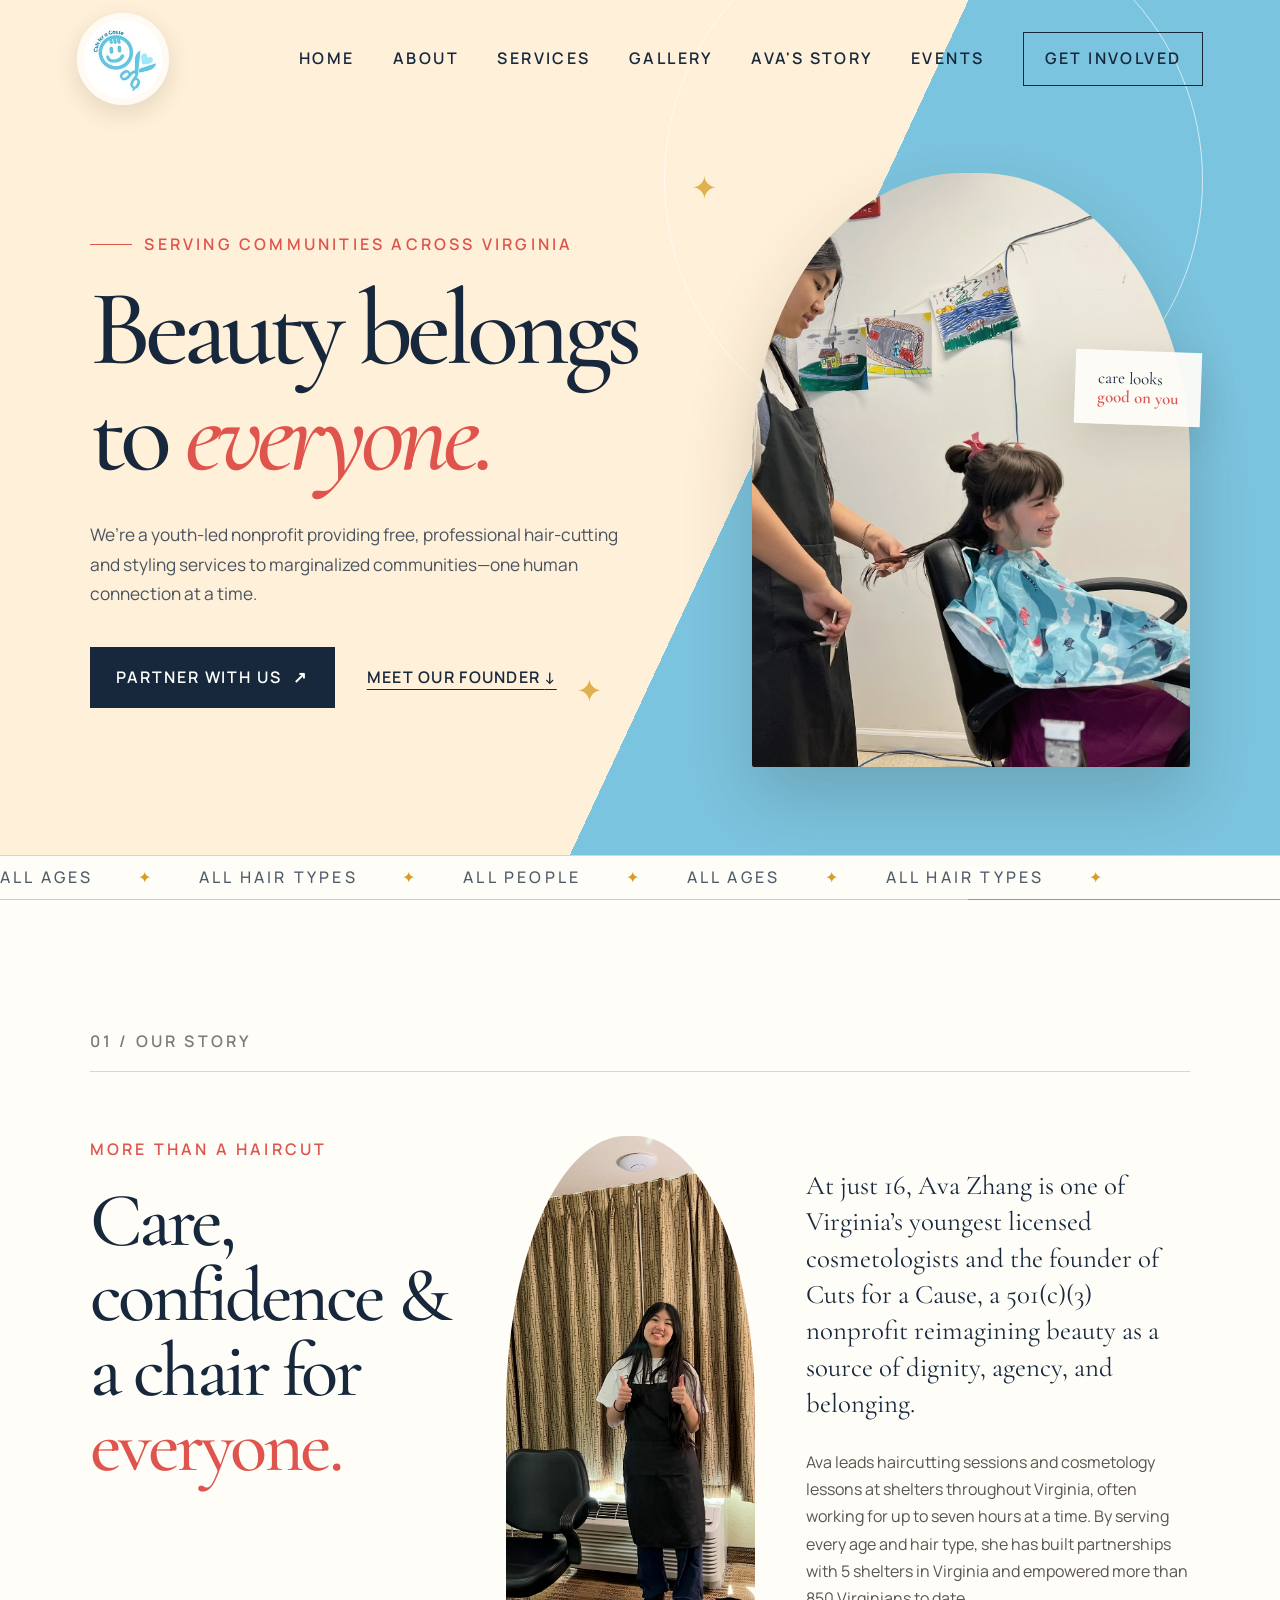
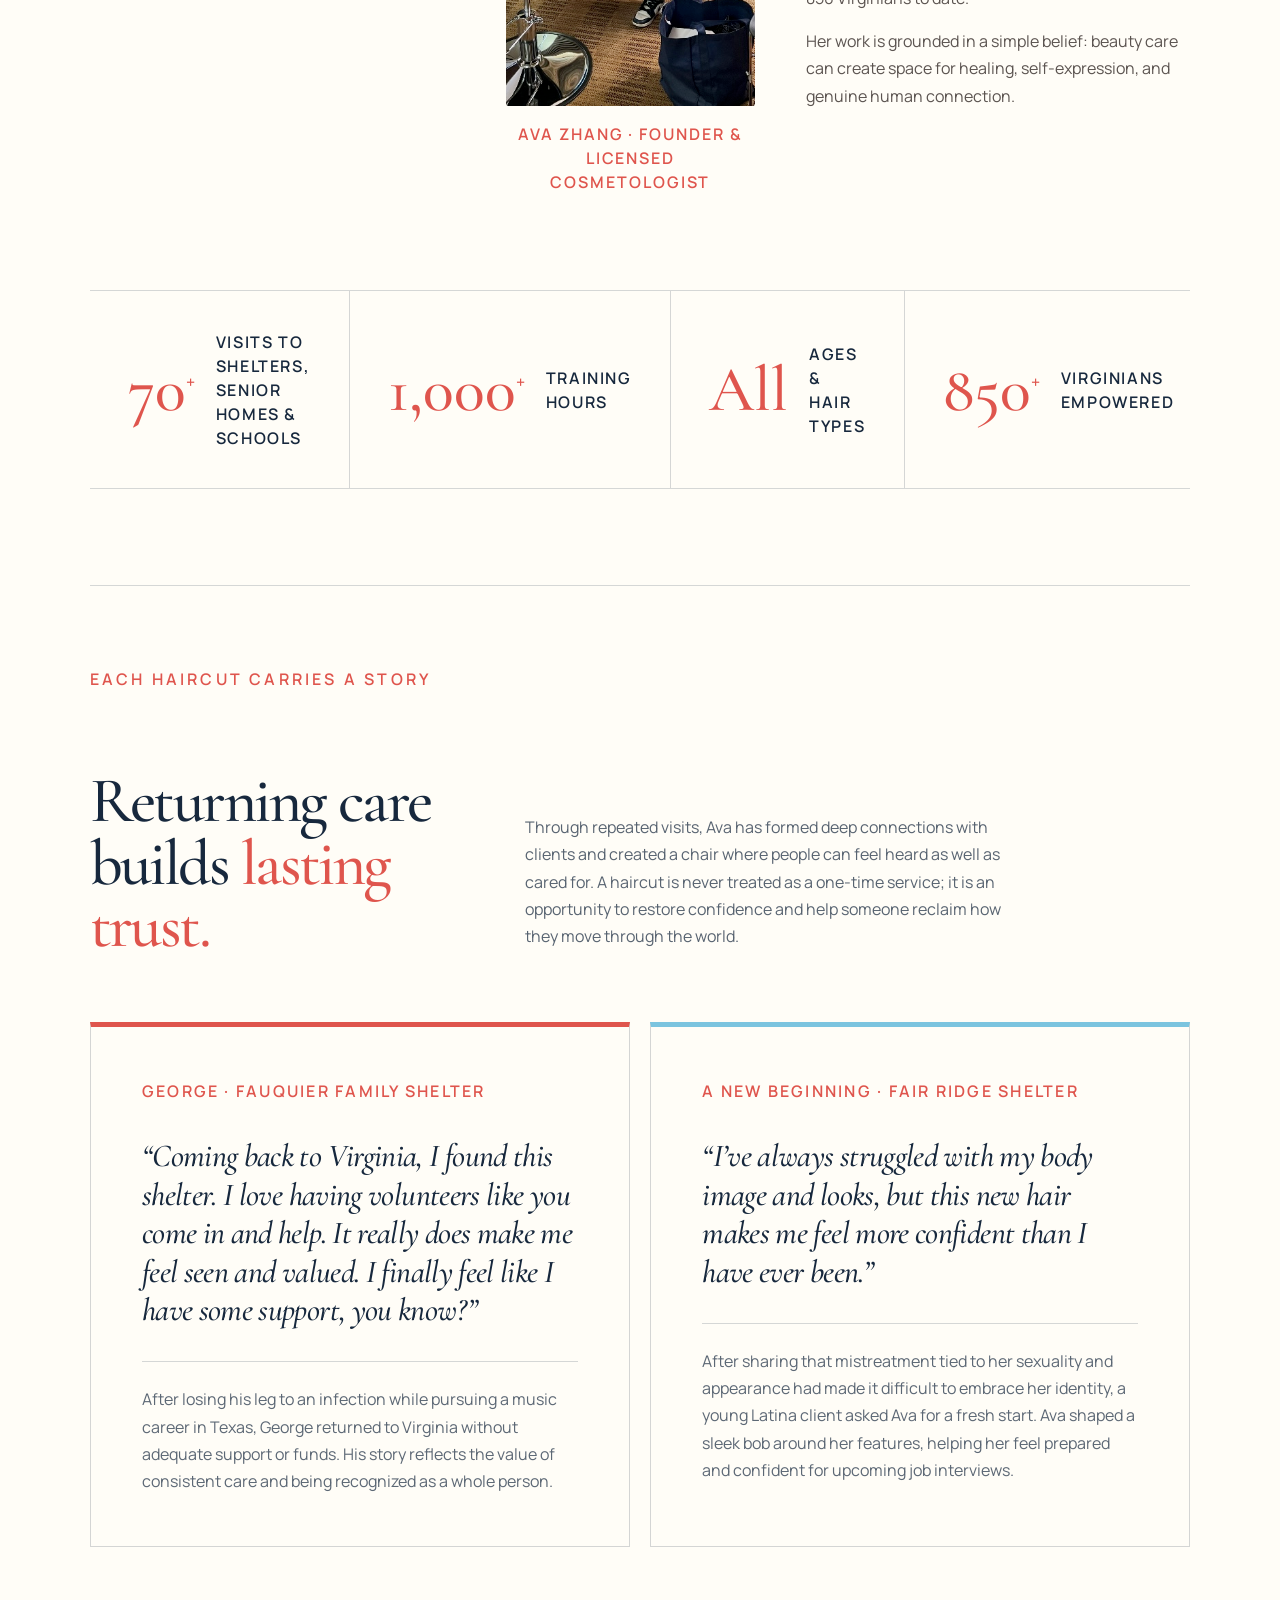
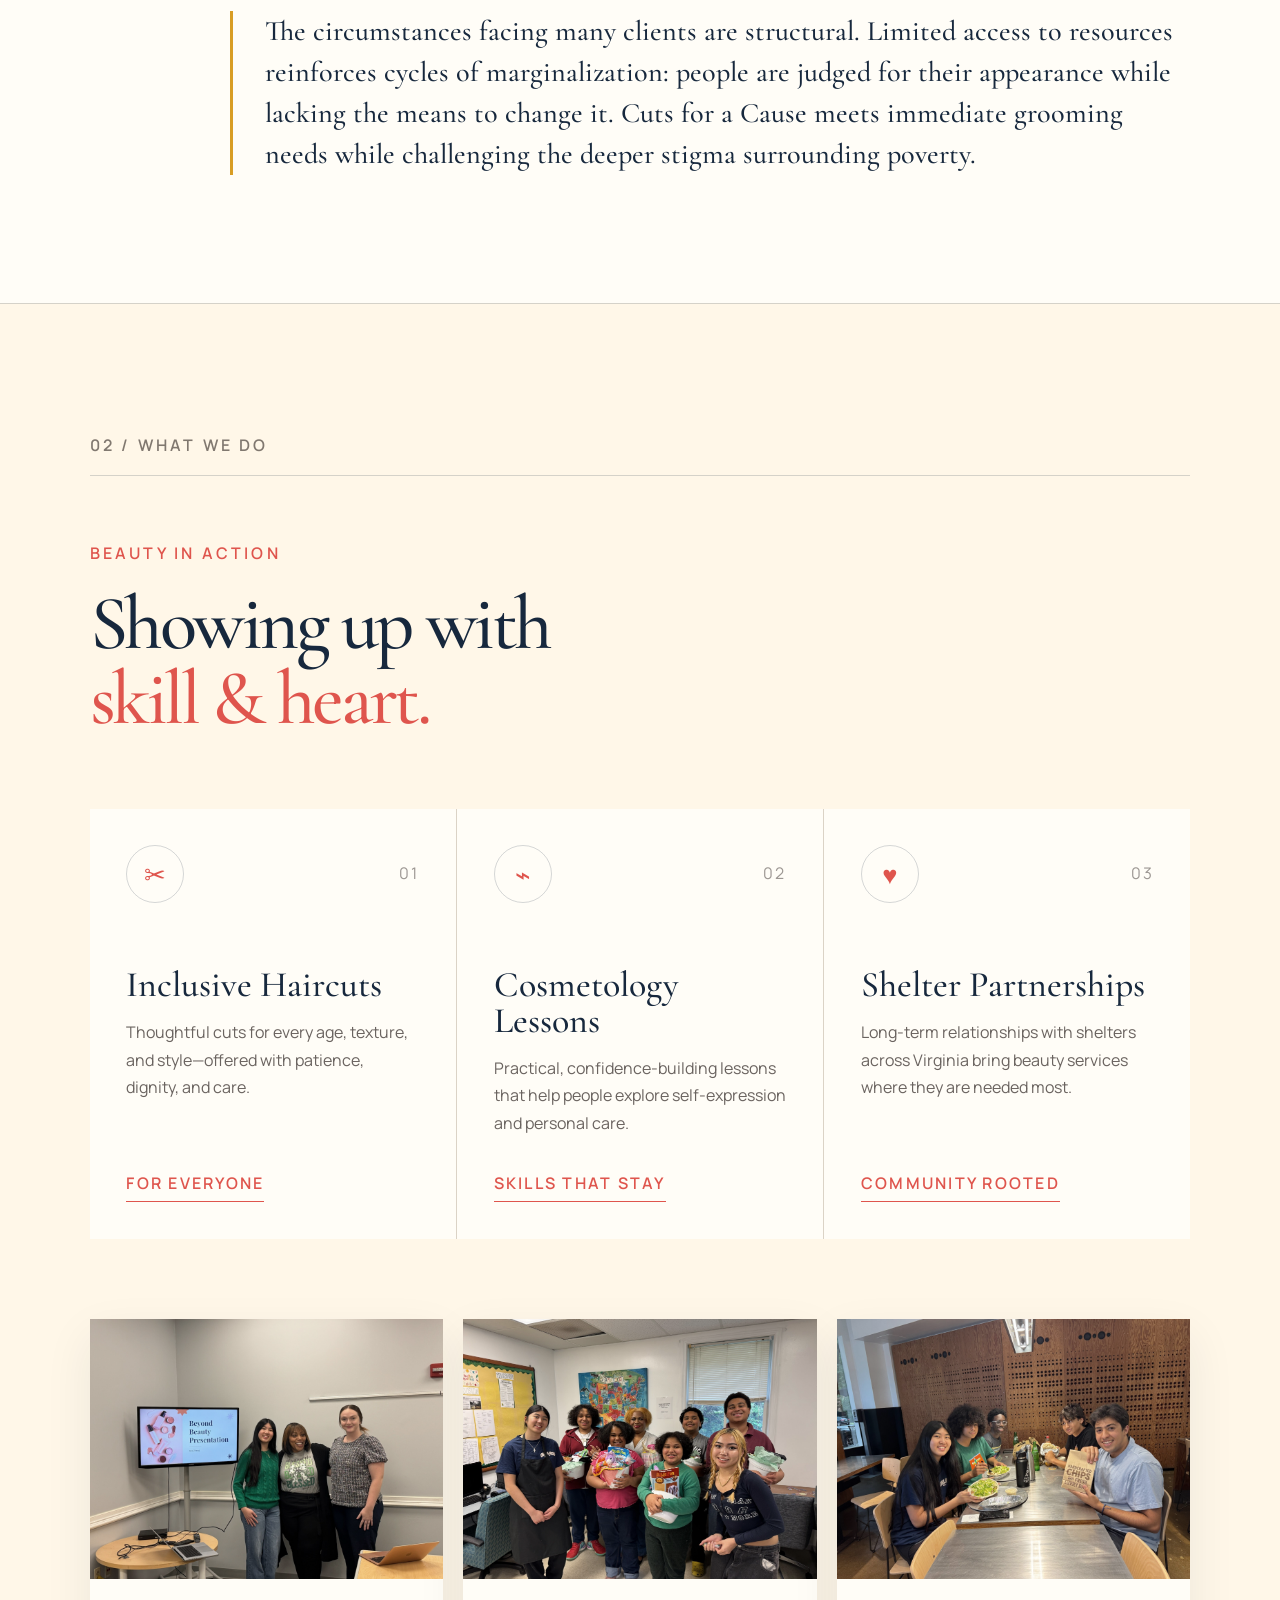
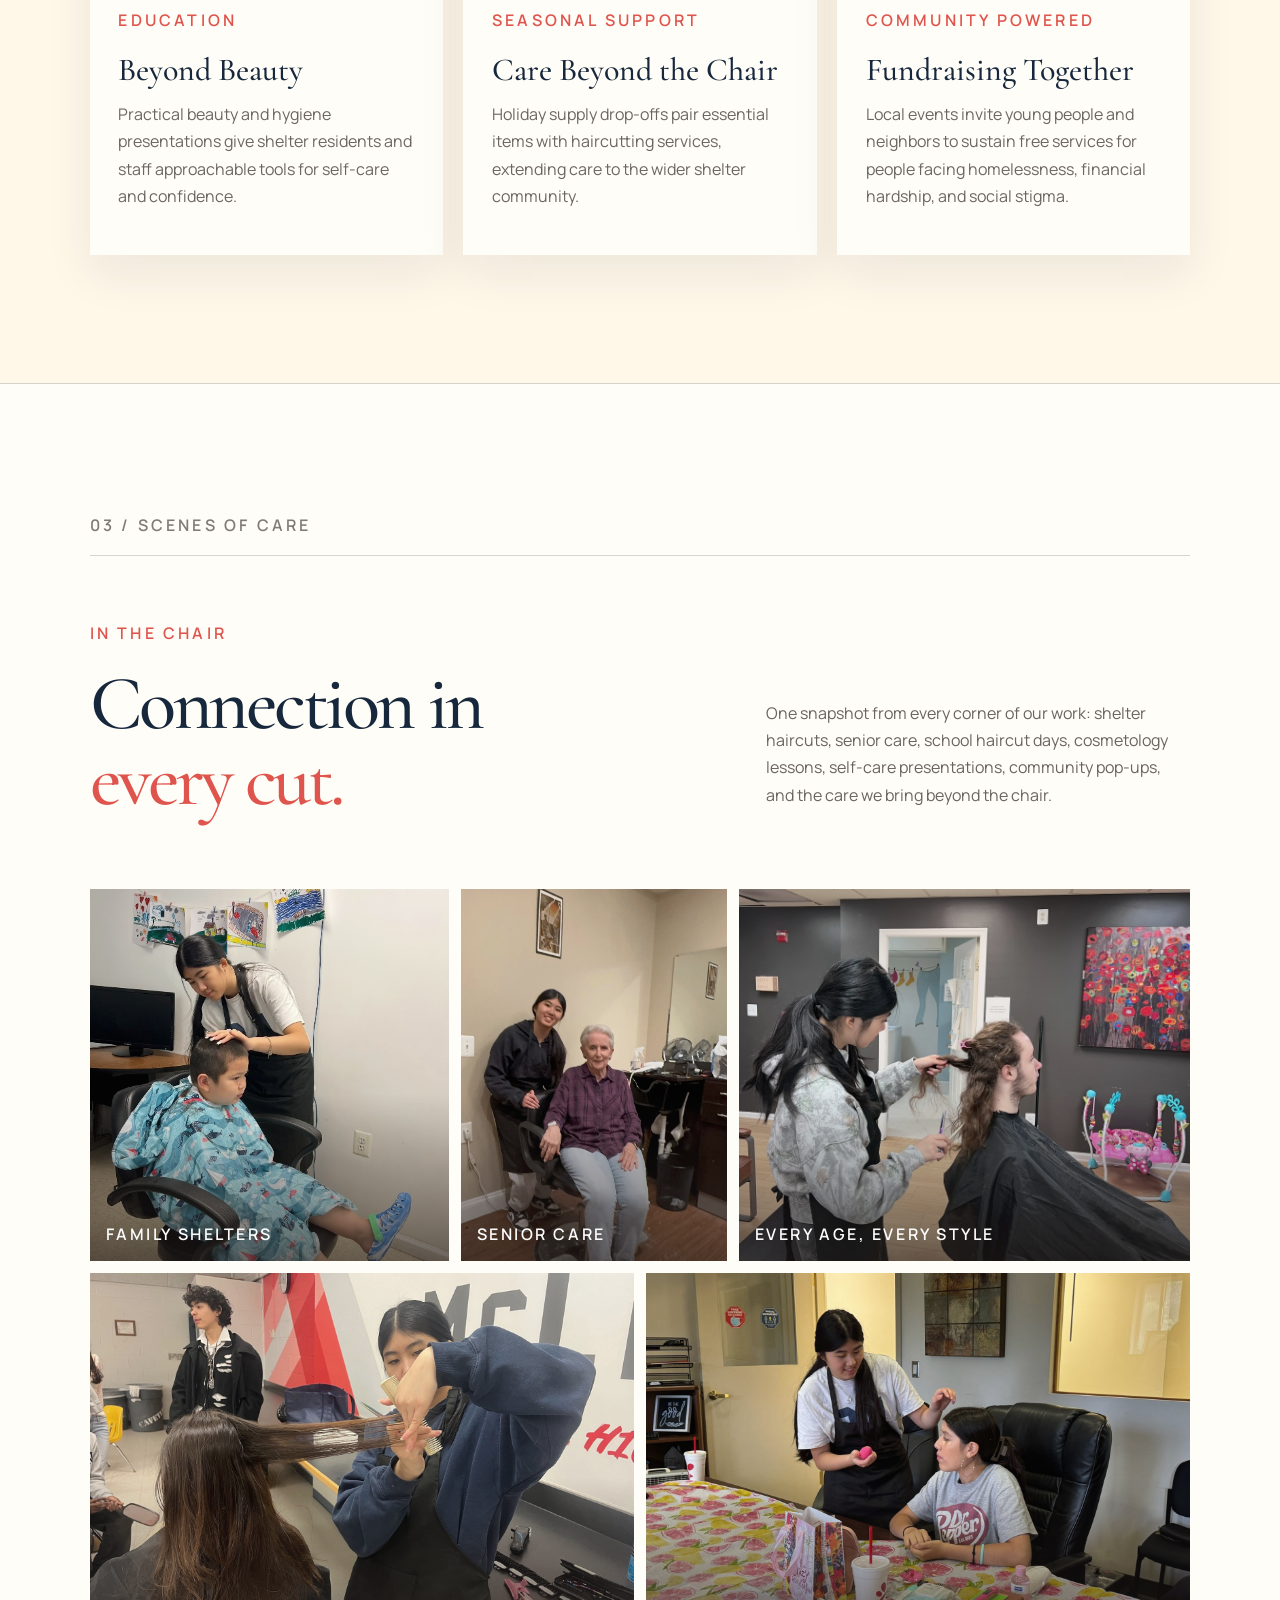
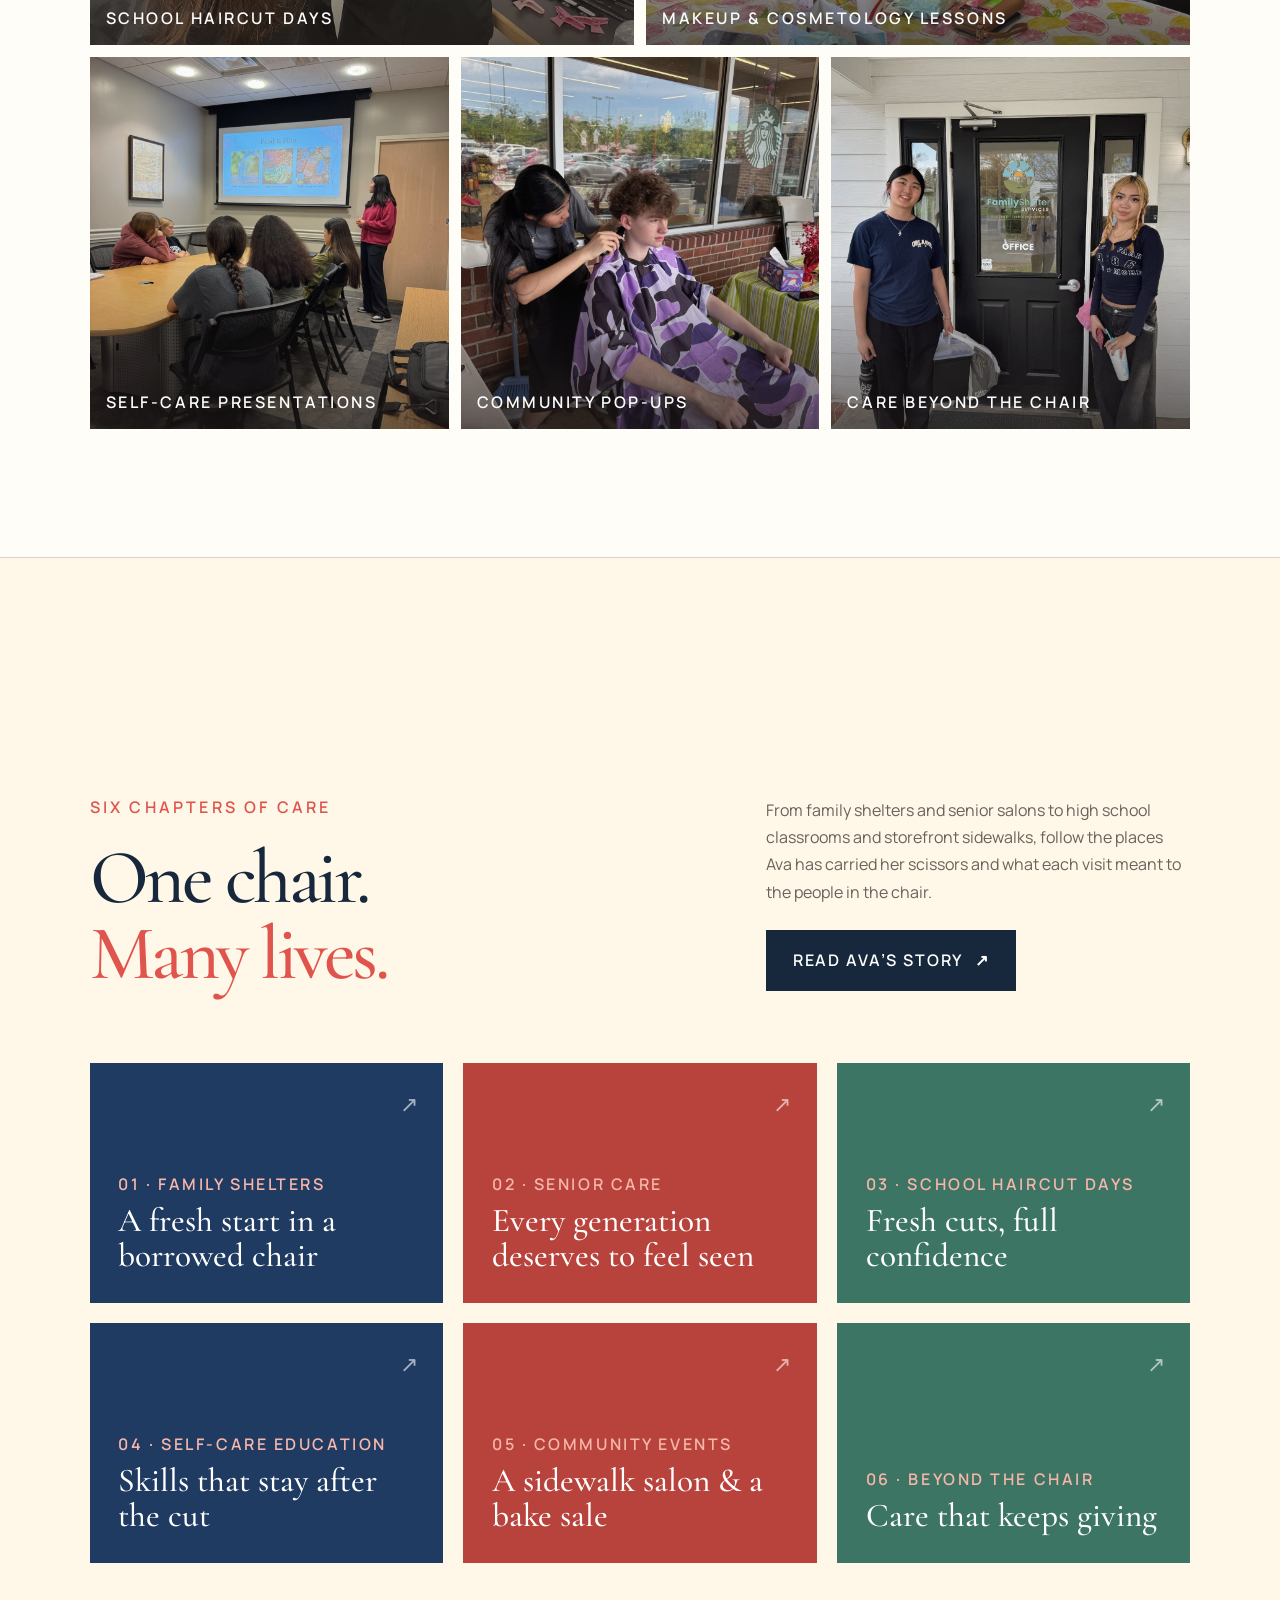
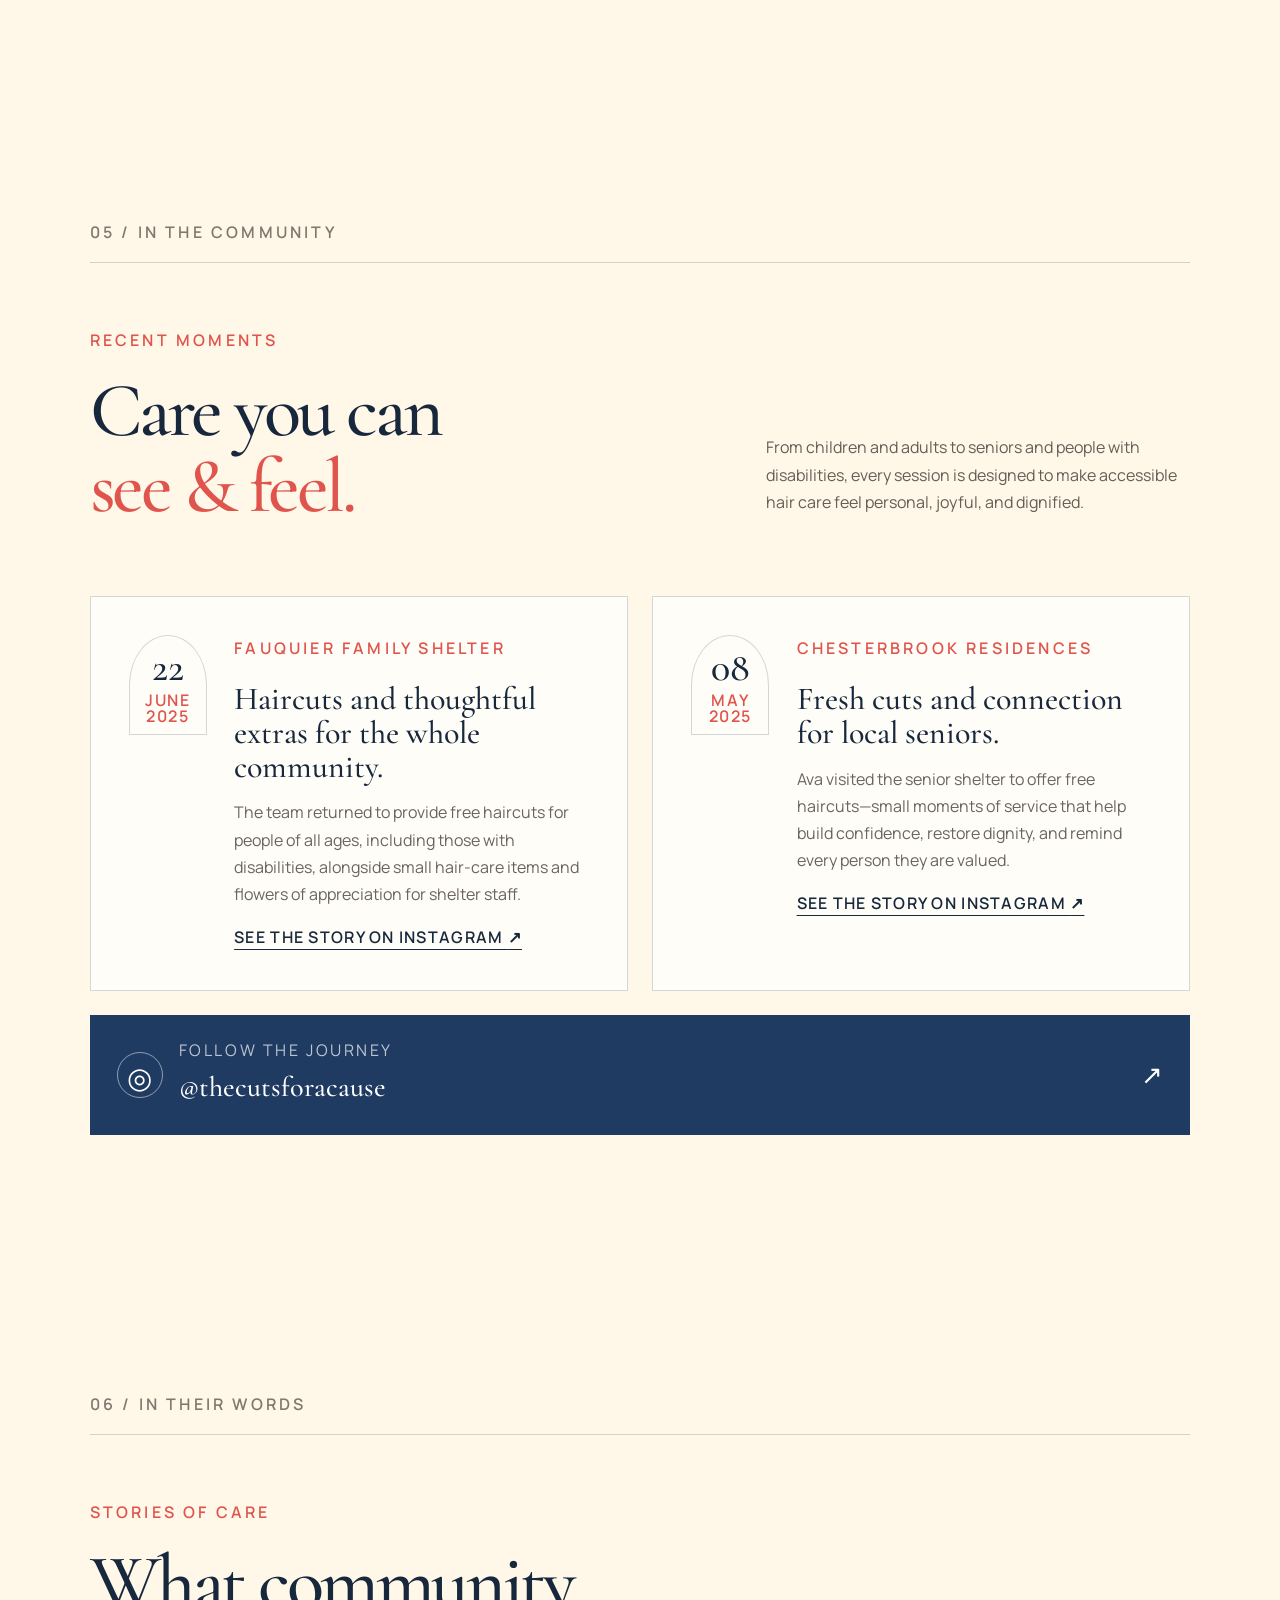
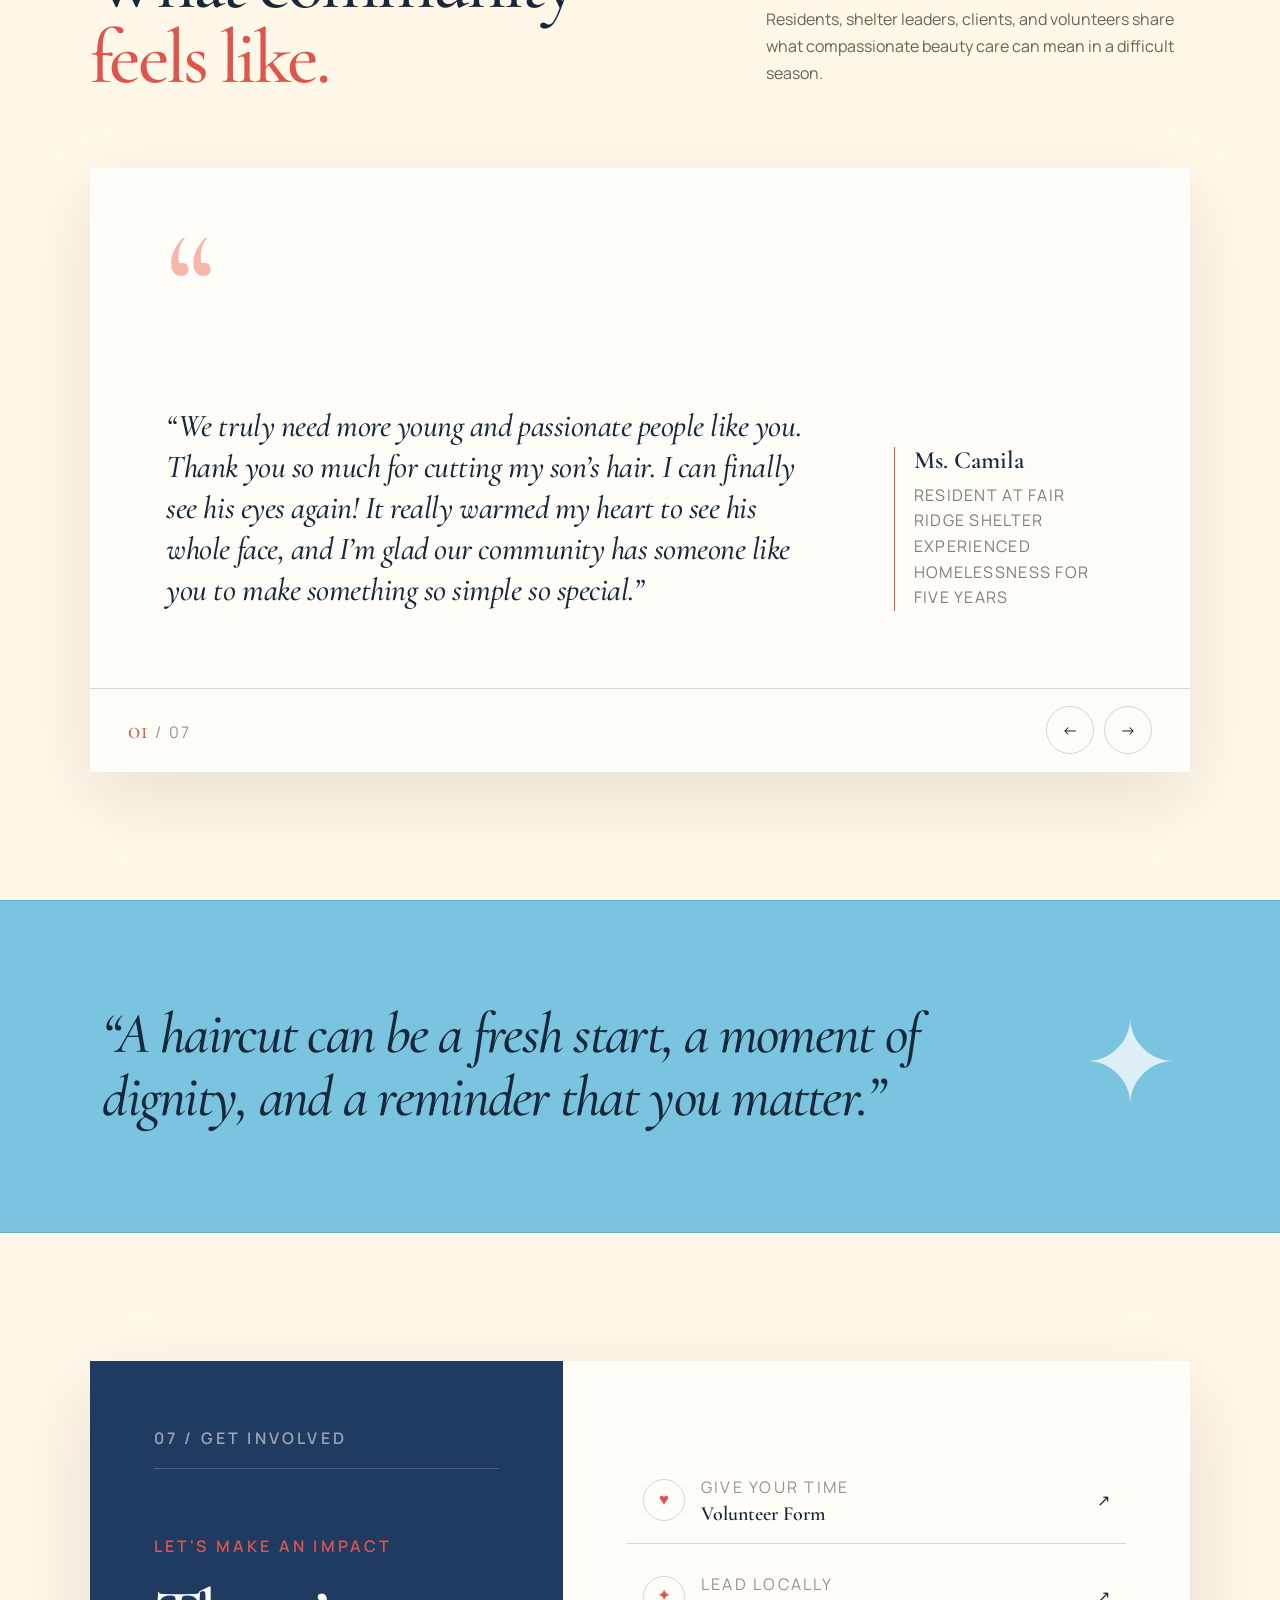
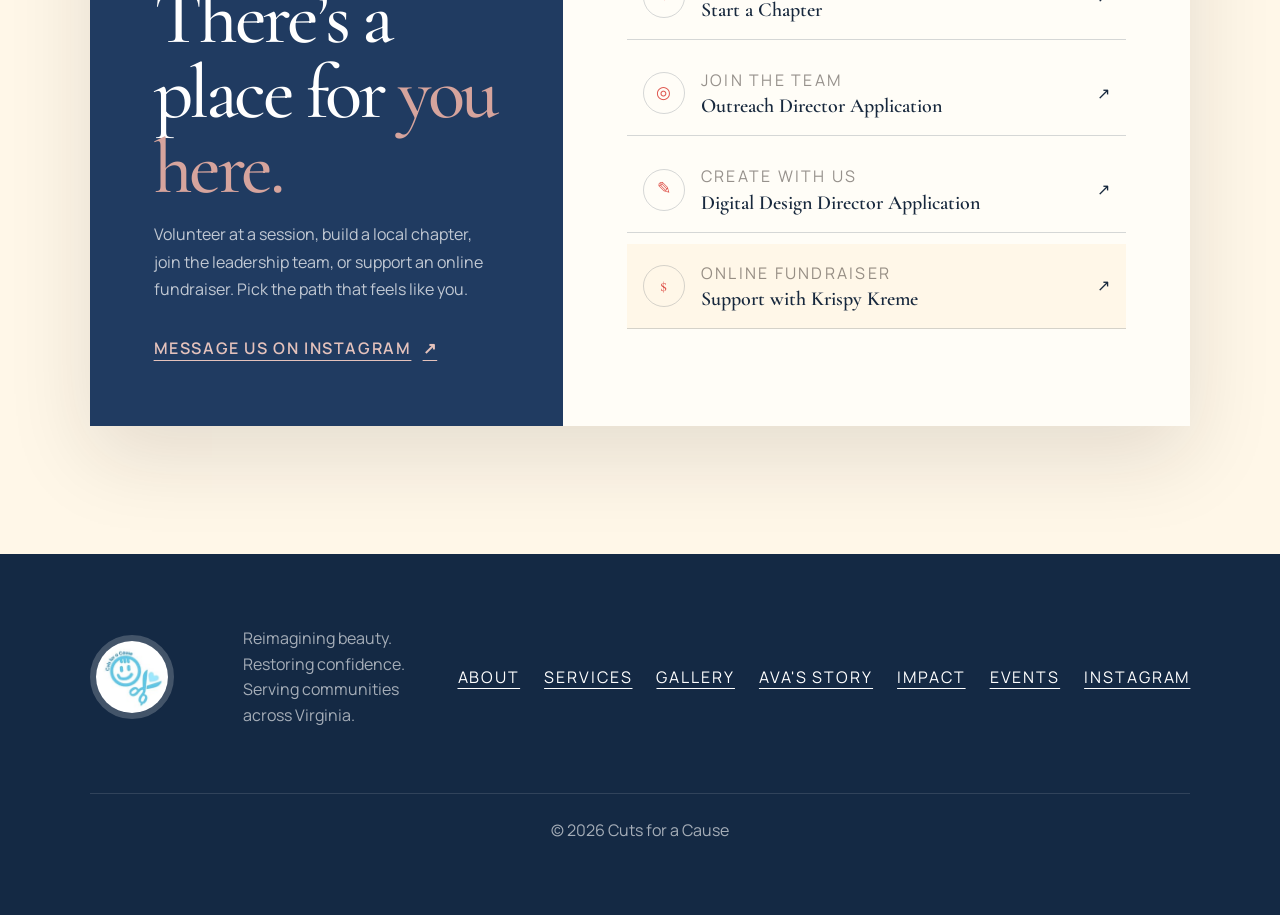
==== commit ec576b57: "Update some staistics numbers" ====
--- a/index.html
+++ b/index.html
@@ -72,7 +72,8 @@
         </div>
       </div>
       <div class="impact-strip reveal" aria-label="Our impact">
-        <div><strong>7</strong><span>hours of care<br>in a session</span></div>
+        <div><strong>70<sup>+</sup></strong><span>visits to shelters,<br>senior homes &amp; schools</span></div>
+        <div><strong>1,000<sup>+</sup></strong><span>training<br>hours</span></div>
         <div><strong>All</strong><span>ages &amp;<br>hair types</span></div>
         <div><strong>850<sup>+</sup></strong><span>Virginians<br>empowered</span></div>
       </div>
--- a/style.css
+++ b/style.css
@@ -80,7 +80,7 @@
 .founder-portrait figcaption { margin-top: 1rem; color: var(--rose); font-size: 1rem; font-weight: 600; letter-spacing: .12em; line-height: 1.5; text-align: center; text-transform: uppercase; }
 .about-copy { padding-top: 2rem; color: rgba(36,27,24,.75); }
 .about-copy .lead { margin-top: 0; color: var(--ink); font-family: var(--serif); font-size: clamp(1.45rem, 2.1vw, 2rem); line-height: 1.35; }
-.impact-strip { margin-top: 6rem; display: grid; grid-template-columns: repeat(3, 1fr); border-block: 1px solid var(--line); }
+.impact-strip { margin-top: 6rem; display: grid; grid-template-columns: repeat(4, 1fr); border-block: 1px solid var(--line); }
 .impact-strip div { display: flex; align-items: center; justify-content: center; gap: 1.3rem; padding: 2.4rem; }
 .impact-strip div + div { border-left: 1px solid var(--line); }
 .impact-strip strong { color: var(--rose); font-family: var(--serif); font-size: clamp(3.2rem, 5vw, 5.5rem); font-weight: 500; line-height: 1; }
@@ -283,6 +283,9 @@
   .program-proof img { height: 100%; min-height: 260px; }
   .service-card { min-height: 320px; }
   .story-grid { grid-template-columns: 1fr; }
+  .impact-strip { grid-template-columns: 1fr 1fr; }
+  .impact-strip div:nth-child(3) { border-left: 0; }
+  .impact-strip div:nth-child(n+3) { border-top: 1px solid var(--line); }
   .site-footer { grid-template-columns: 1fr 1fr; }
   .site-footer > p { grid-column: 2; }
   .footer-links { grid-column: 1 / -1; }
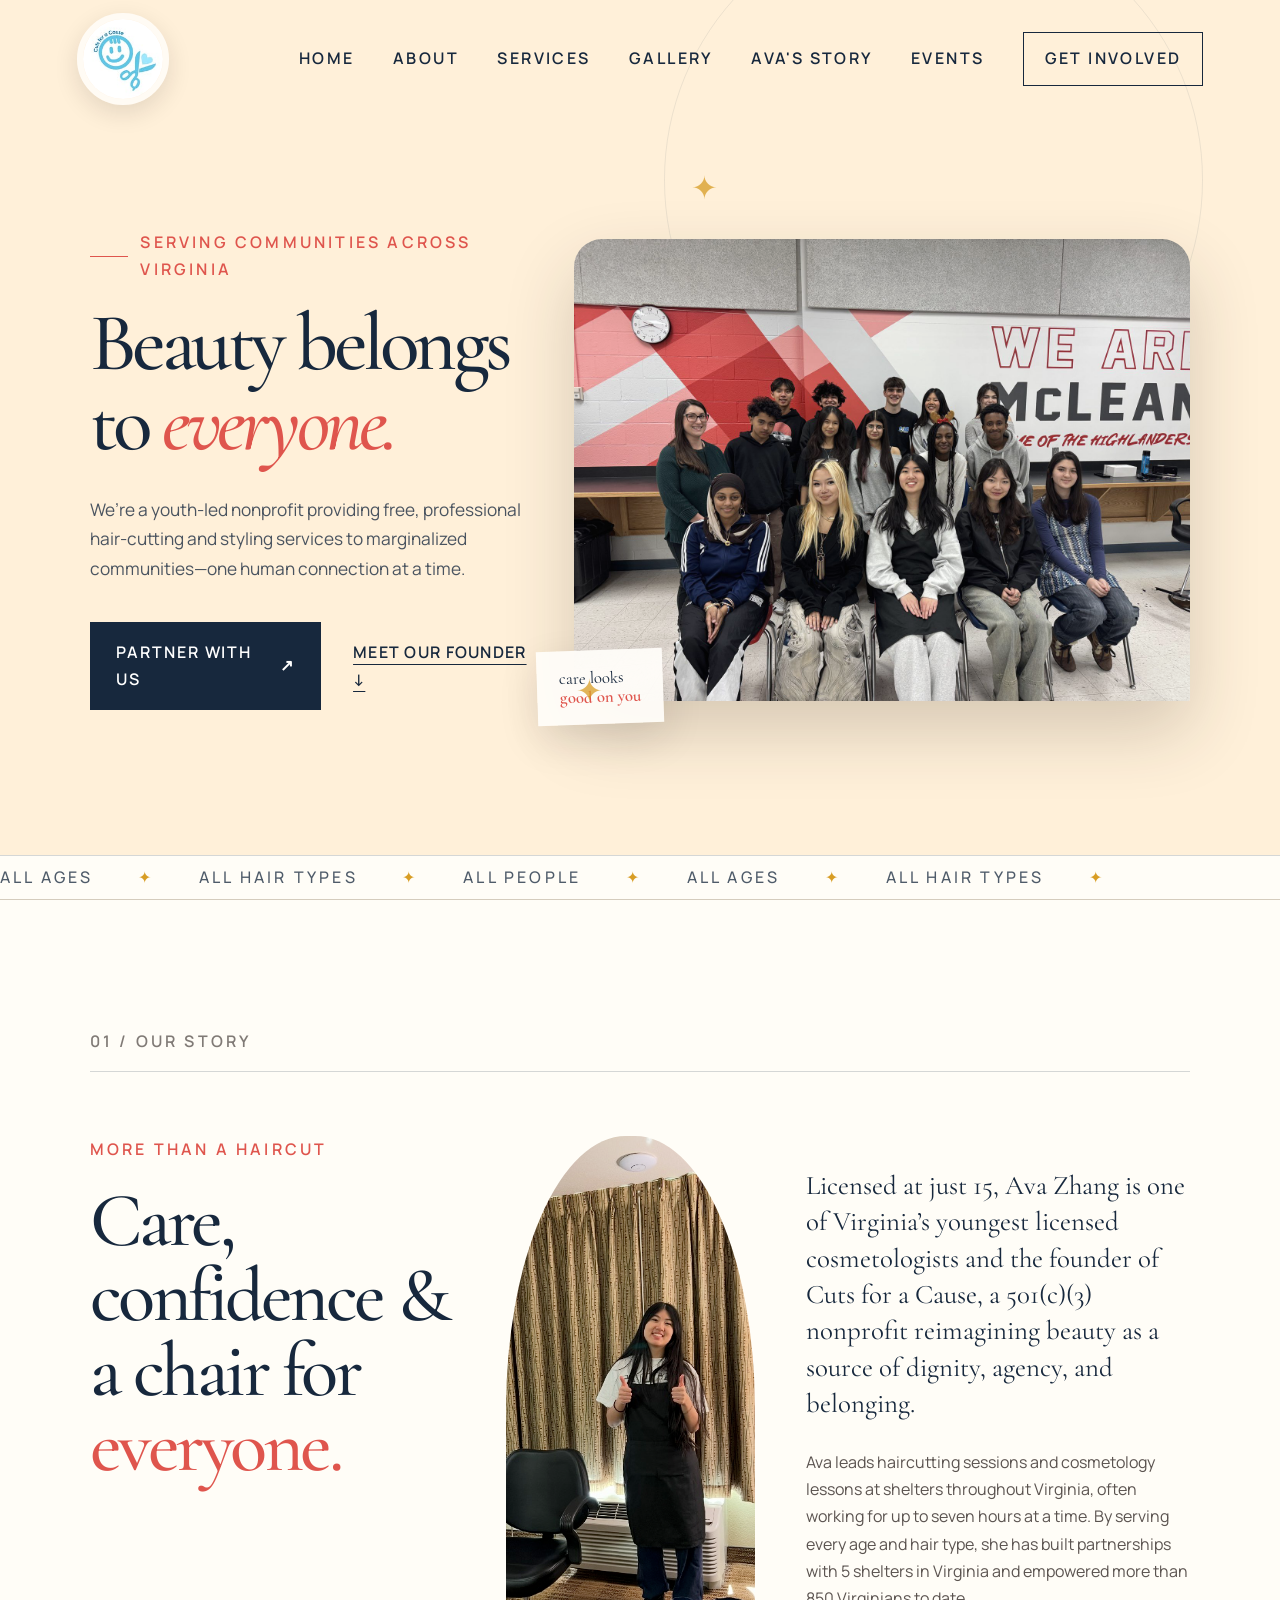
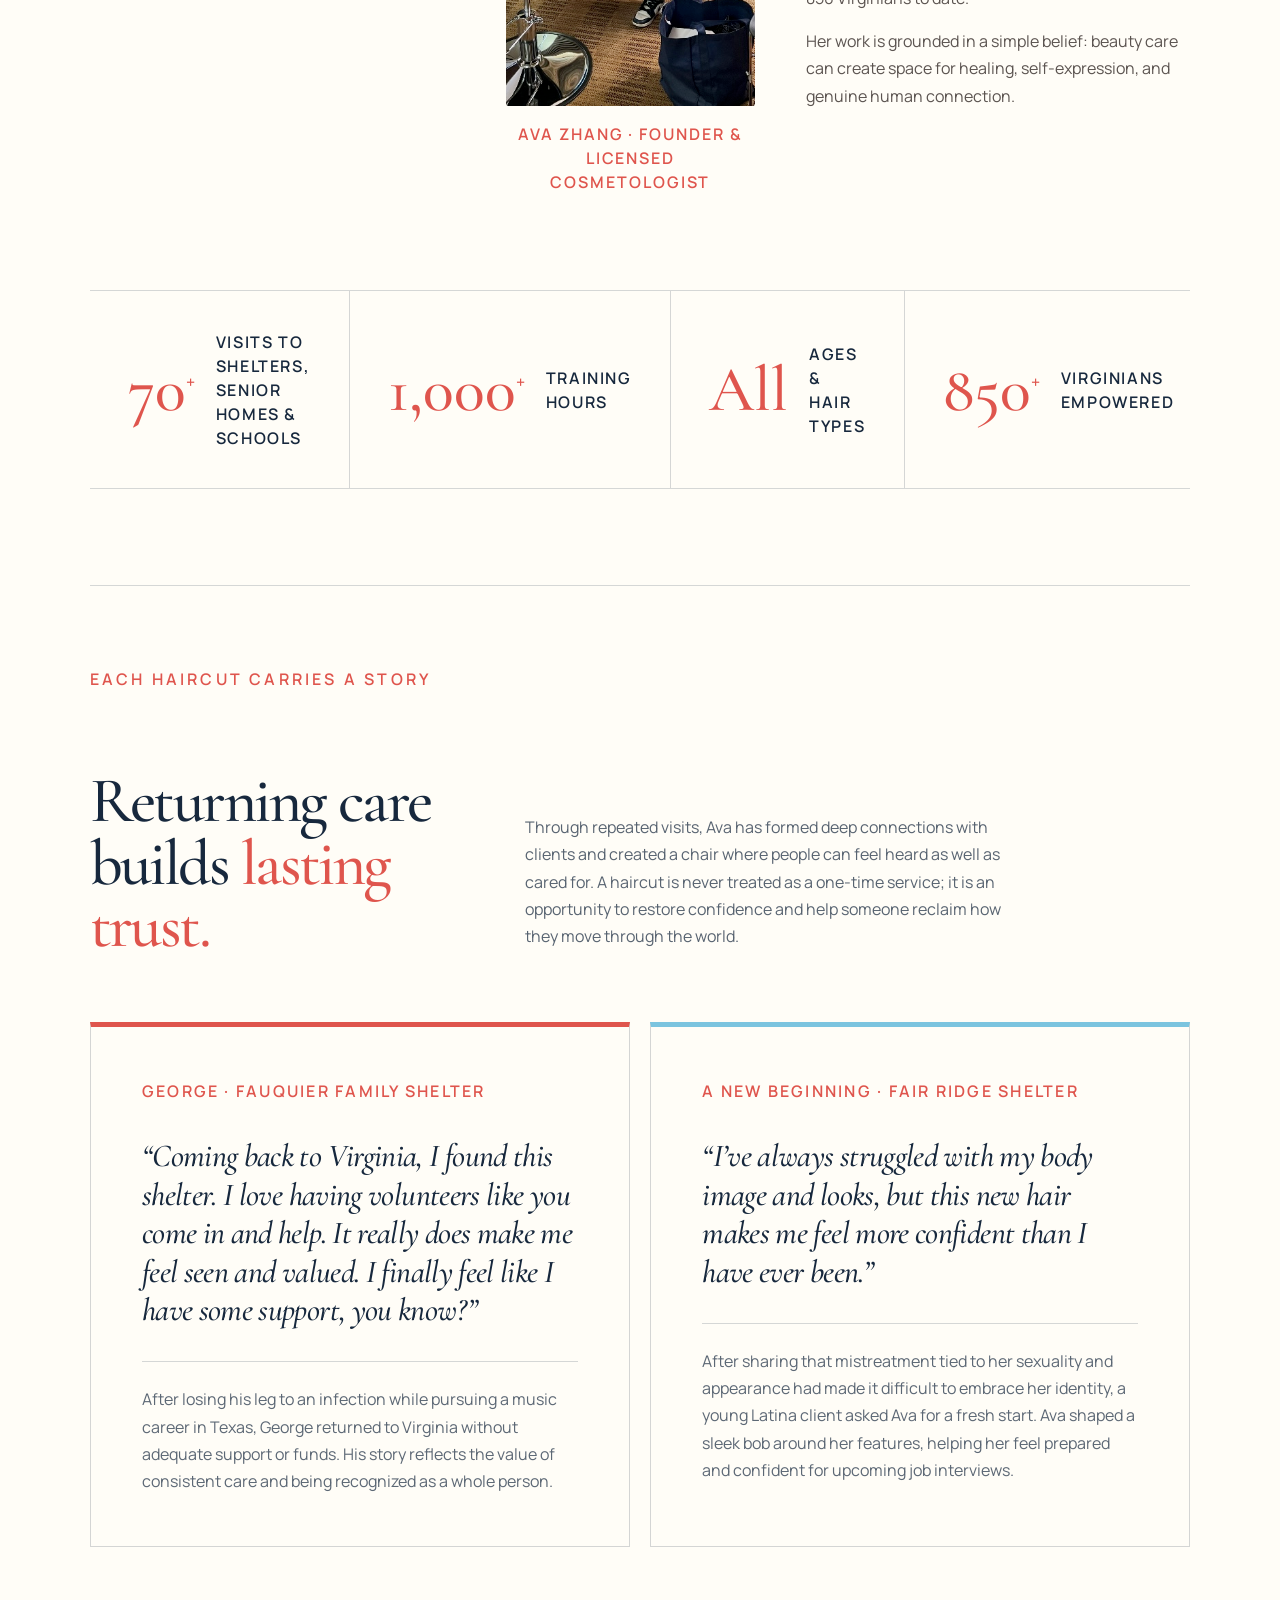
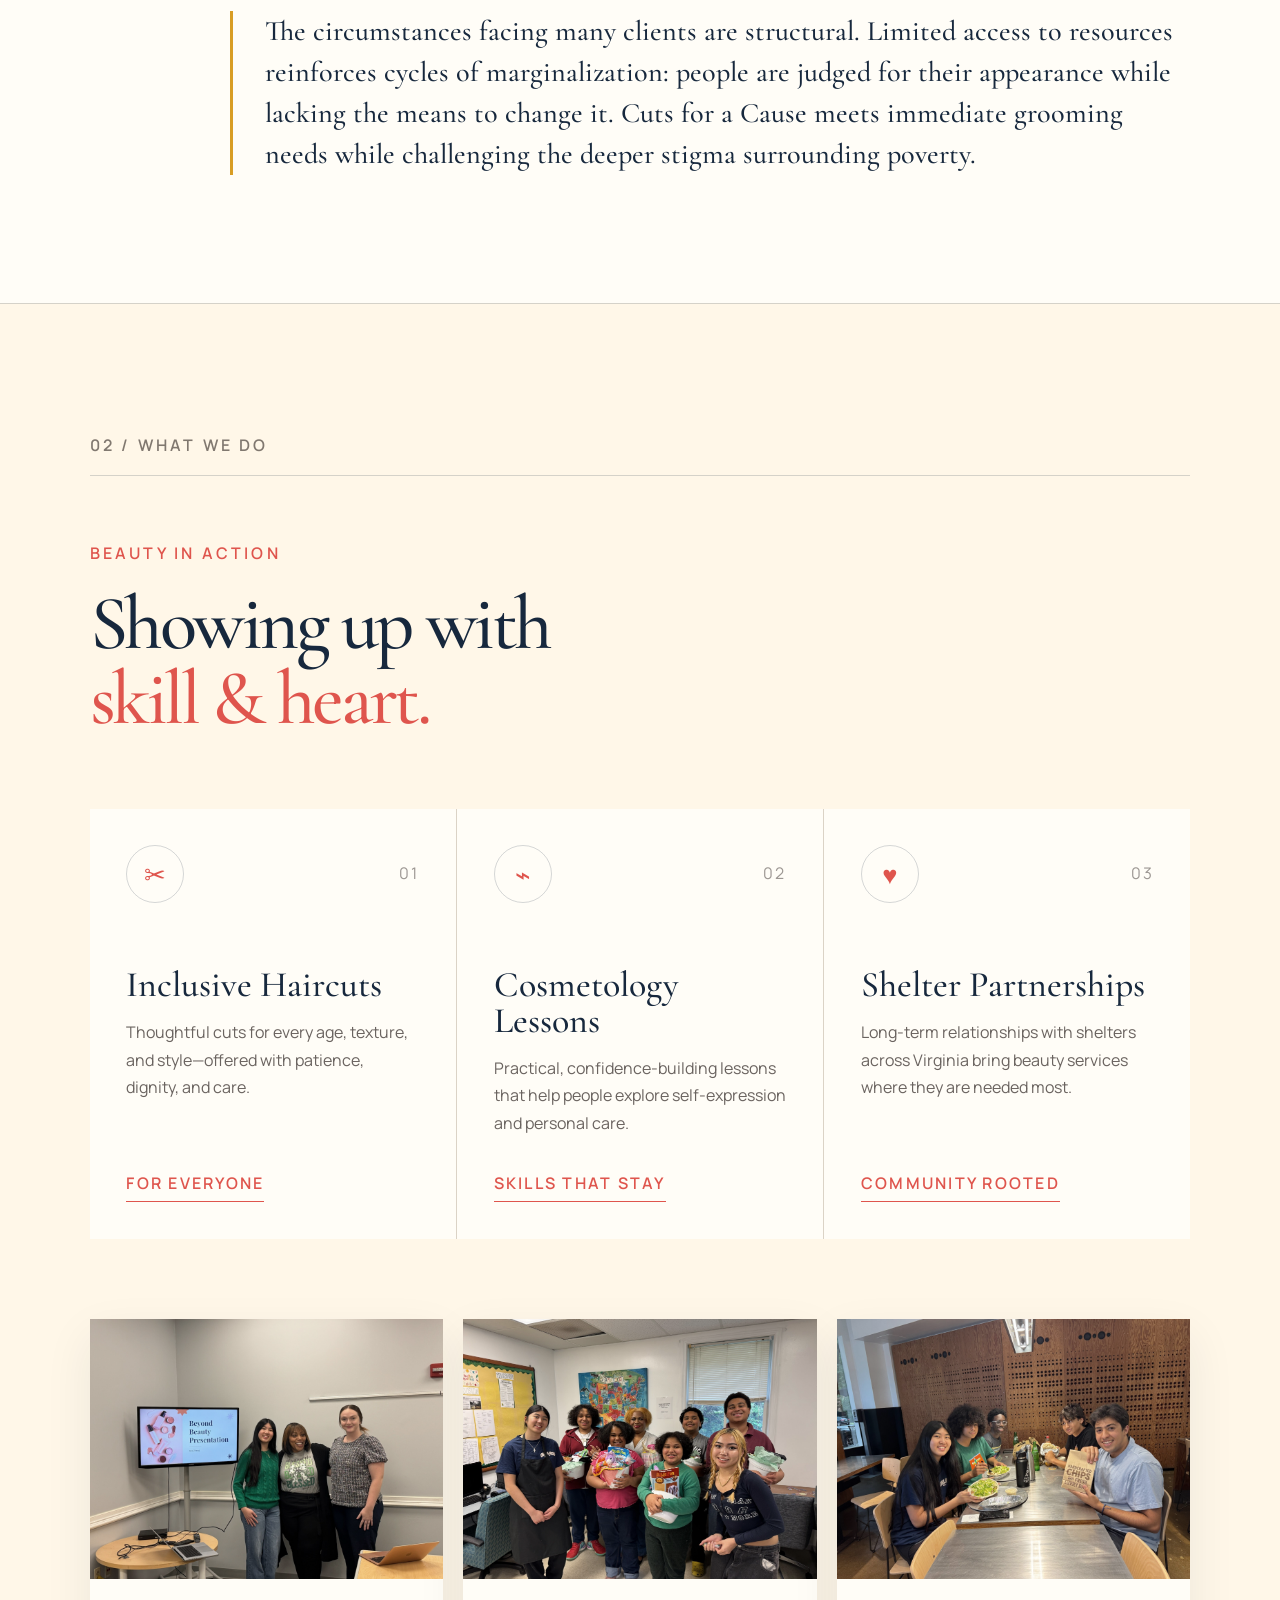
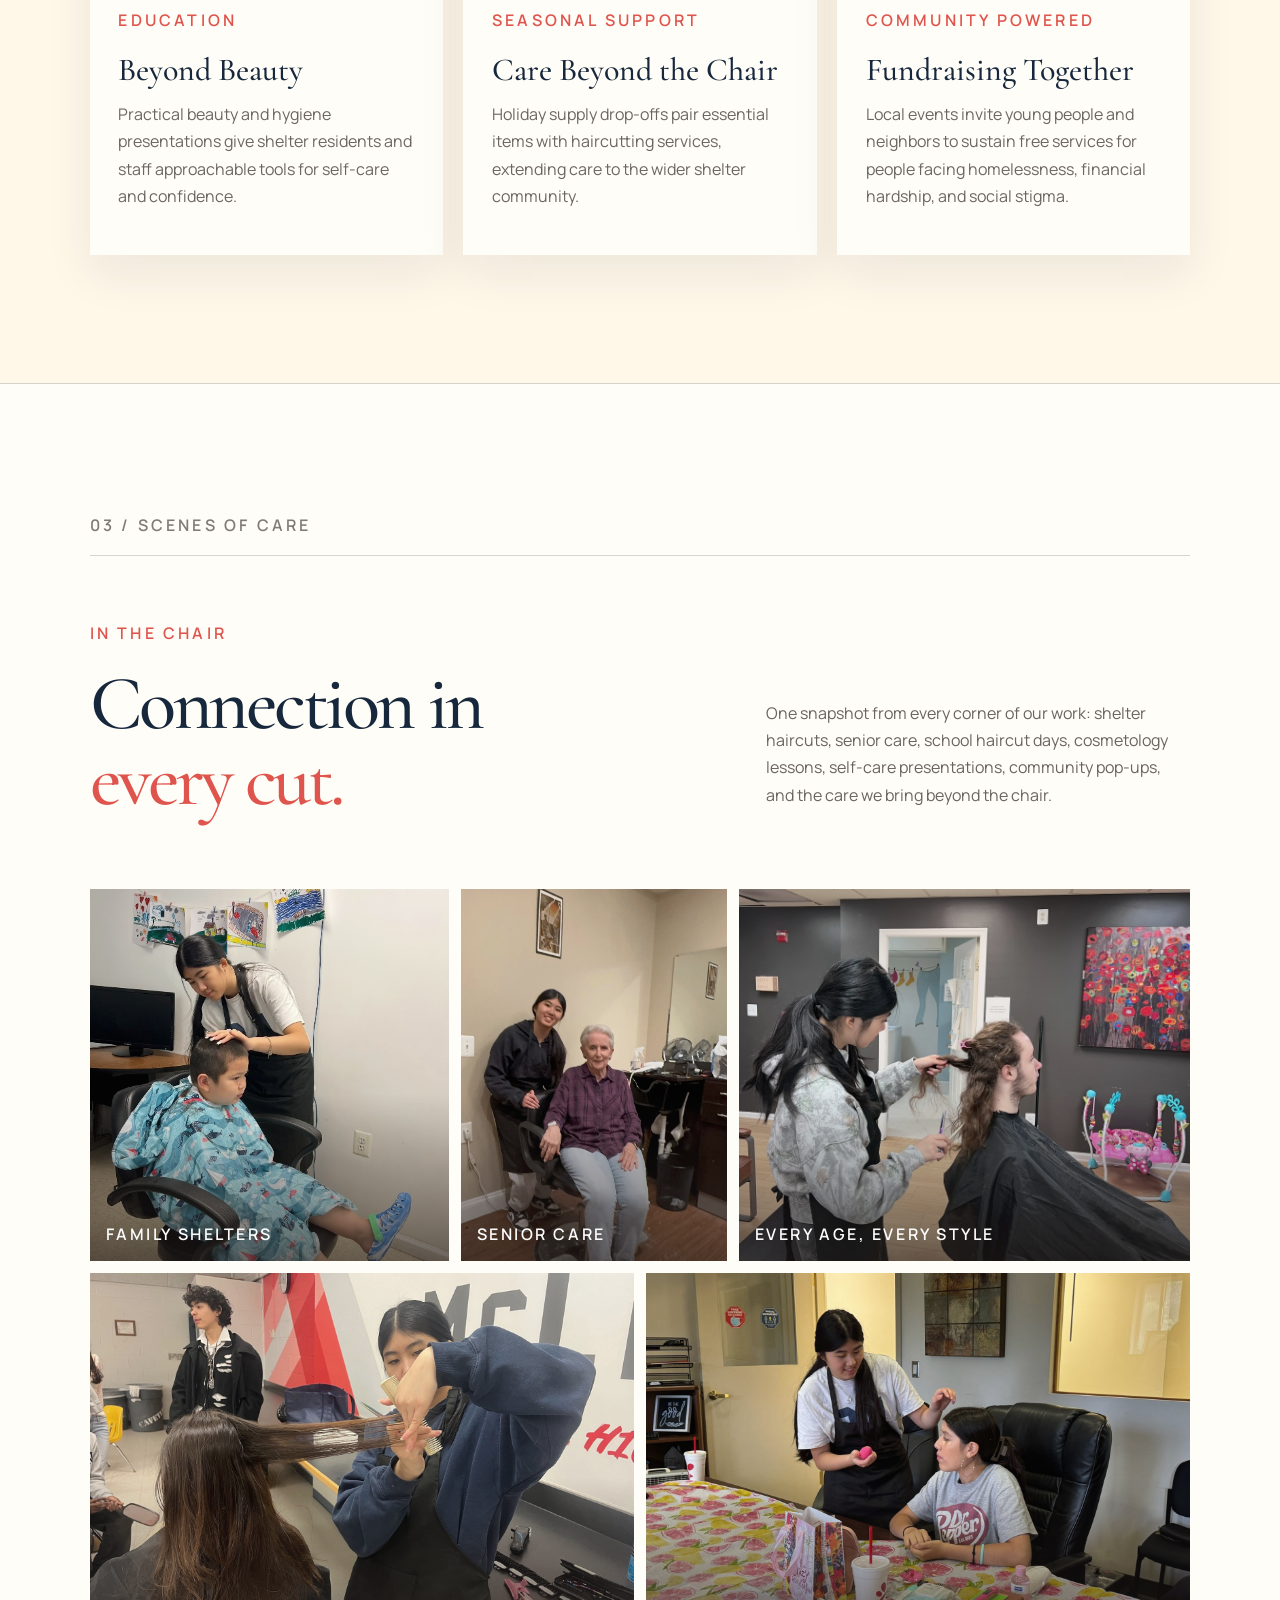
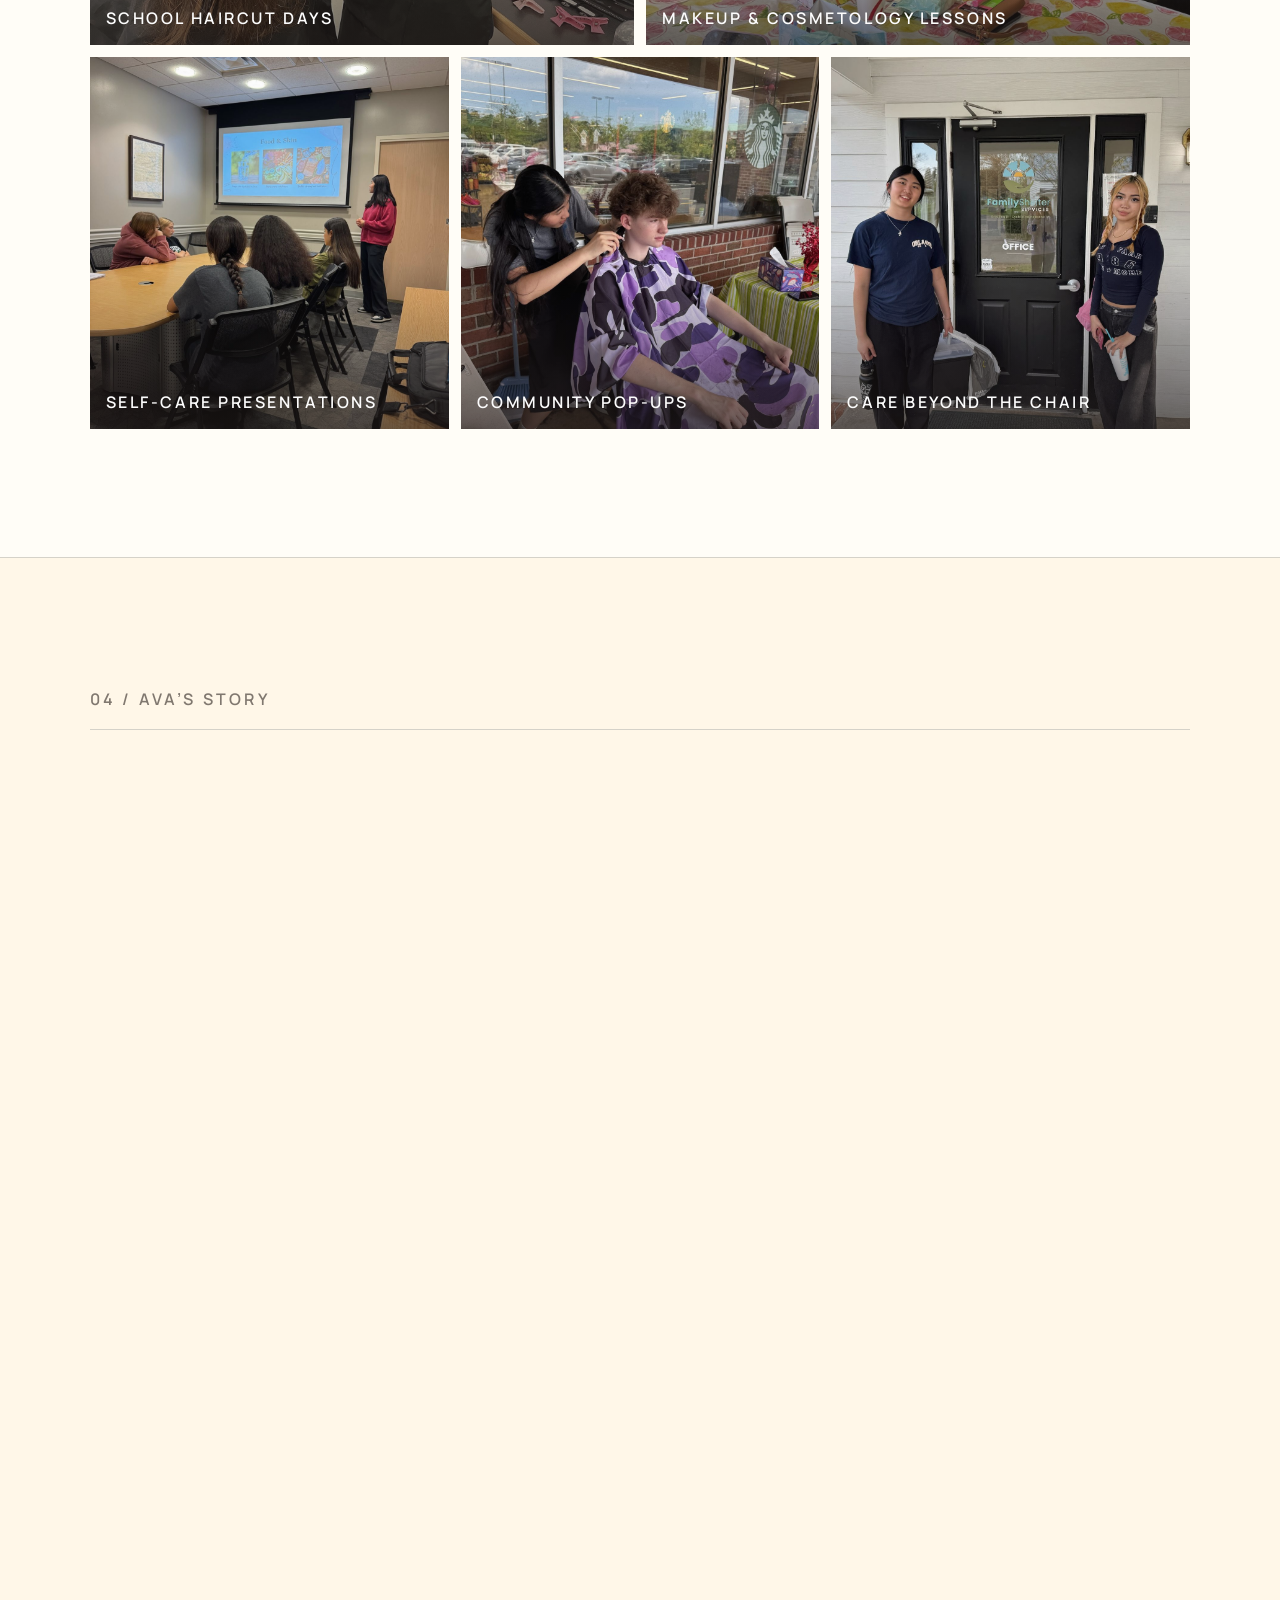
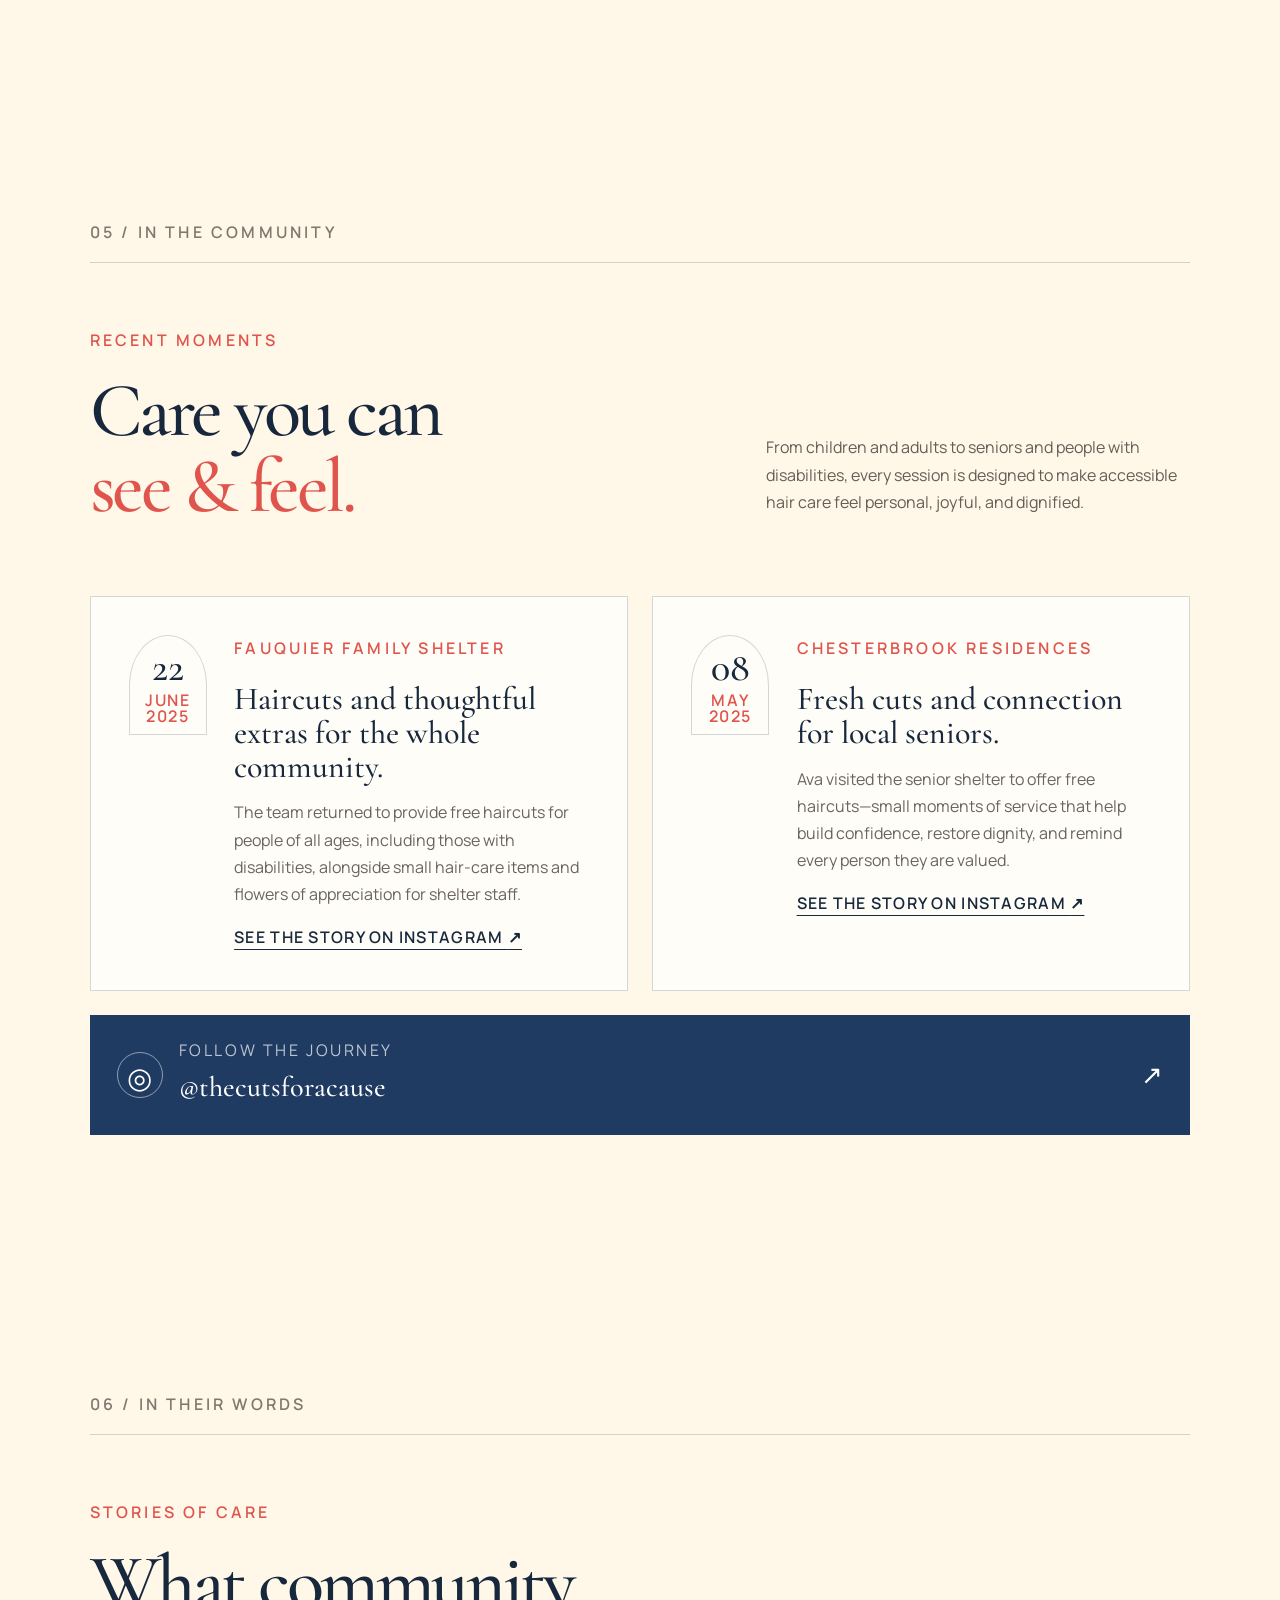
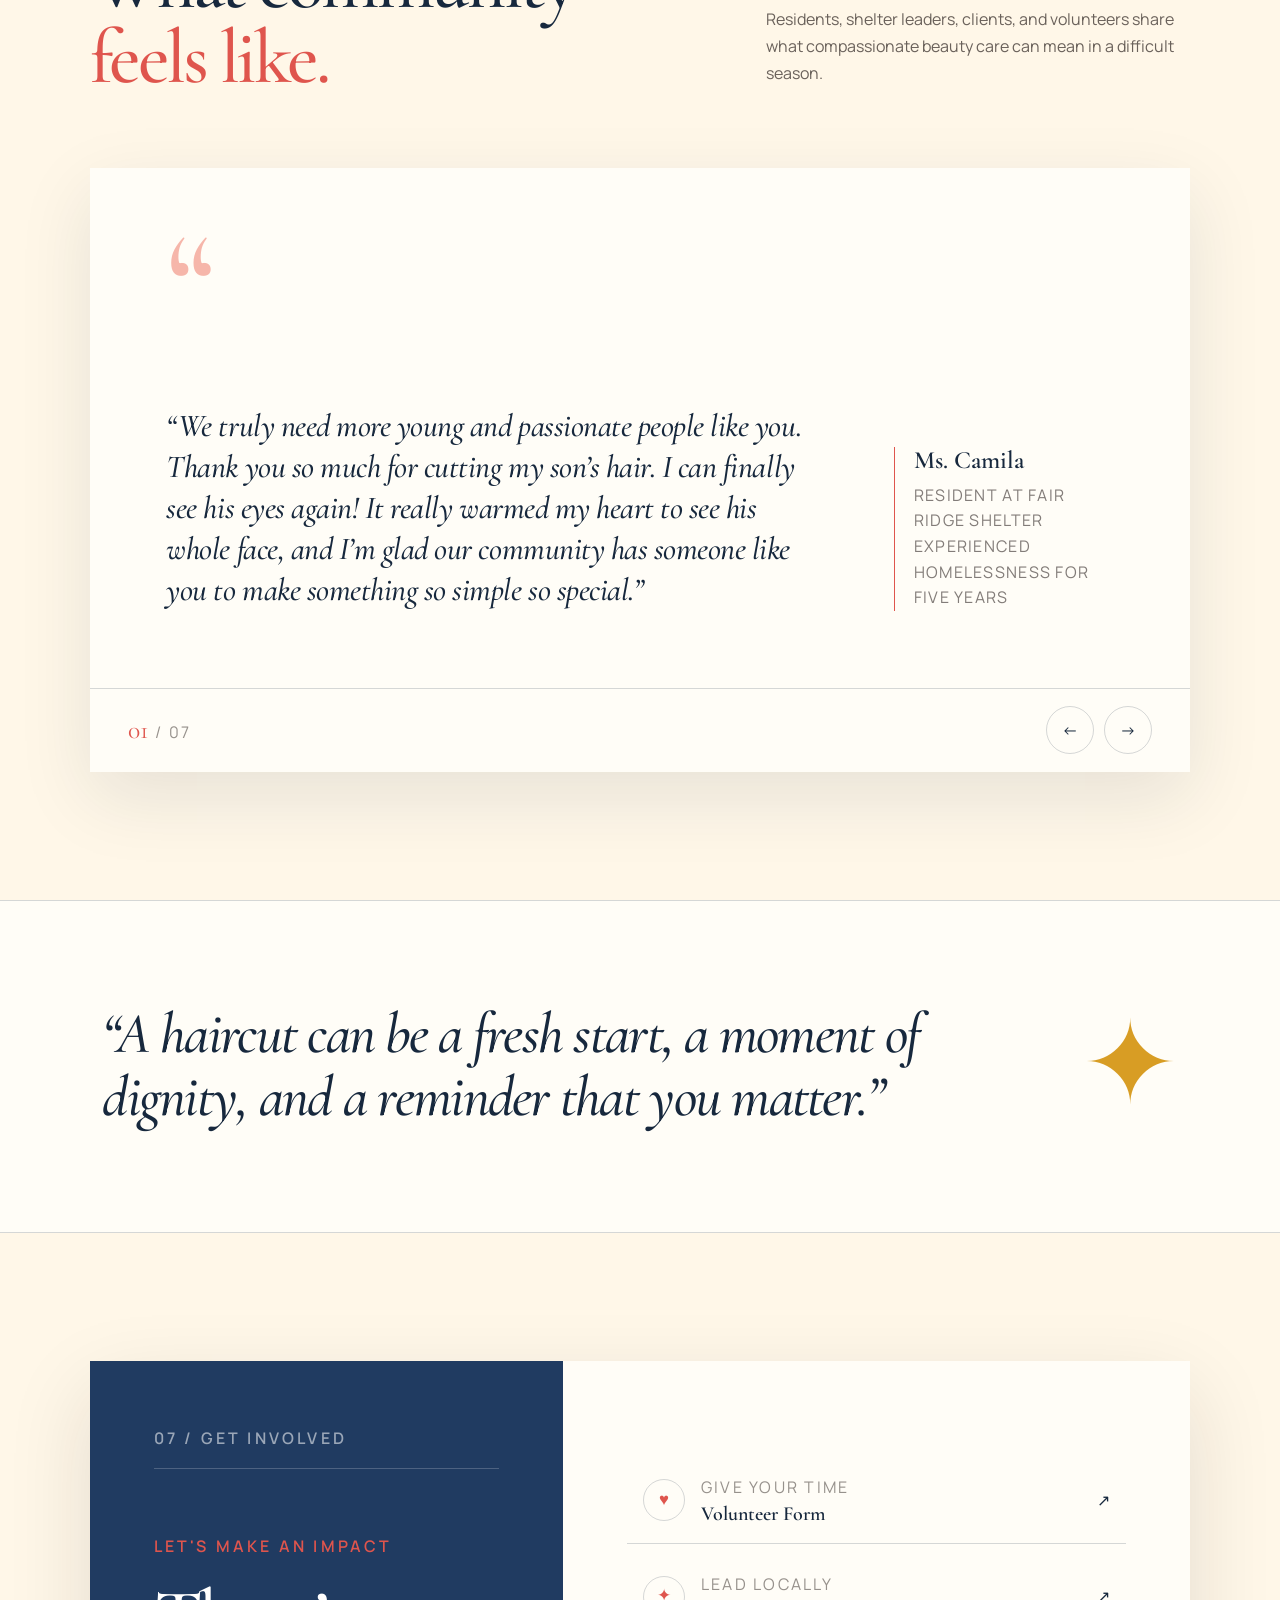
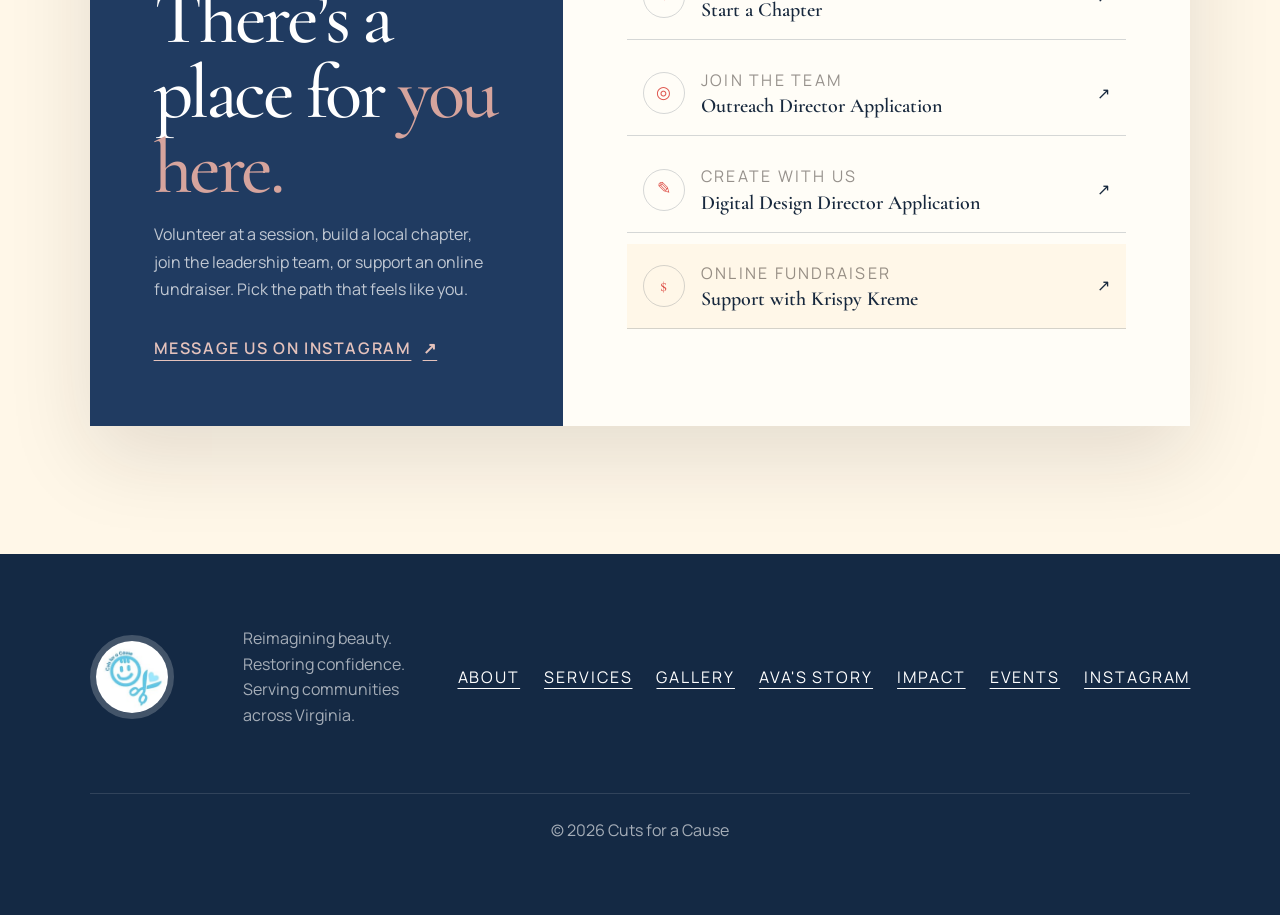
==== commit d991a2b7: "Add more focus on group" ====
--- a/index.html
+++ b/index.html
@@ -46,7 +46,7 @@
         </div>
       </div>
       <figure class="hero-art reveal">
-        <img class="hero-session-photo" src="assets/girl1.jpg" alt="Ava cutting a young girl's hair during a community session">
+        <img class="hero-session-photo" src="assets/story/group-mclean-team.jpg" alt="Ava with a large group of McLean High School students in front of the We Are McLean mural">
         <figcaption class="care-note">care looks<br><strong>good on you</strong></figcaption>
       </figure>
       <div class="hero-ribbon" aria-hidden="true">
@@ -66,7 +66,7 @@
           <figcaption>Ava Zhang · Founder &amp; licensed cosmetologist</figcaption>
         </figure>
         <div class="about-copy reveal">
-          <p class="lead">At just 16, Ava Zhang is one of Virginia’s youngest licensed cosmetologists and the founder of Cuts for a Cause, a 501(c)(3) nonprofit reimagining beauty as a source of dignity, agency, and belonging.</p>
+          <p class="lead">Licensed at just 15, Ava Zhang is one of Virginia’s youngest licensed cosmetologists and the founder of Cuts for a Cause, a 501(c)(3) nonprofit reimagining beauty as a source of dignity, agency, and belonging.</p>
           <p>Ava leads haircutting sessions and cosmetology lessons at shelters throughout Virginia, often working for up to seven hours at a time. By serving every age and hair type, she has built partnerships with 5 shelters in Virginia and empowered more than 850 Virginians to date.</p>
           <p>Her work is grounded in a simple belief: beauty care can create space for healing, self-expression, and genuine human connection.</p>
         </div>
@@ -170,7 +170,7 @@
       <div class="story-teaser-heading reveal">
         <div>
           <p class="kicker">Six chapters of care</p>
-          <h2>One chair.<br><span>Many lives.</span></h2>
+          <h2>Many hands.<br><span>One mission.</span></h2>
         </div>
         <div>
           <p>From family shelters and senior salons to high school classrooms and storefront sidewalks, follow the places Ava has carried her scissors and what each visit meant to the people in the chair.</p>
@@ -182,7 +182,7 @@
         <a class="chapter-card" href="story.html#seniors"><span><small>02 · Senior care</small><strong>Every generation deserves to feel seen</strong></span></a>
         <a class="chapter-card" href="story.html#students"><span><small>03 · School haircut days</small><strong>Fresh cuts, full confidence</strong></span></a>
         <a class="chapter-card" href="story.html#teaching"><span><small>04 · Self-care education</small><strong>Skills that stay after the cut</strong></span></a>
-        <a class="chapter-card" href="story.html#community"><span><small>05 · Community events</small><strong>A sidewalk salon &amp; a bake sale</strong></span></a>
+        <a class="chapter-card" href="story.html#community"><span><small>05 · Community &amp; fundraising</small><strong>Raising funds, together</strong></span></a>
         <a class="chapter-card" href="story.html#gratitude"><span><small>06 · Beyond the chair</small><strong>Care that keeps giving</strong></span></a>
       </div>
     </section>
@@ -274,7 +274,7 @@
       </div>
     </section>
 
-    <section class="quote-band" aria-label="Our belief">
+    <section class="quote-band quote-band-light" aria-label="Our belief">
       <p class="reveal">“A haircut can be a fresh start, a moment of dignity, and a reminder that you matter.”</p>
       <span aria-hidden="true">✦</span>
     </section>
--- a/style.css
+++ b/style.css
@@ -32,8 +32,8 @@
 .menu-toggle { display: none; padding: .5rem; border: 0; background: transparent; }
 .menu-toggle span { display: block; width: 27px; height: 1px; margin: 6px; background: var(--ink); transition: .25s; }
 
-.hero { position: relative; min-height: 760px; height: 100vh; max-height: 920px; display: grid; grid-template-columns: 1.05fr .95fr; align-items: center; gap: 4vw; padding: 120px clamp(1.5rem, 7vw, 7rem) 80px; overflow: hidden; background: linear-gradient(115deg, #fff0d9 0 57%, var(--sky) 57%); border-bottom: 1px solid var(--line); }
-.hero::before { content: ""; position: absolute; top: -10%; right: 6%; width: 42vw; height: 42vw; border: 1px solid rgba(255,255,255,.65); border-radius: 50%; }
+.hero { position: relative; min-height: 760px; height: 100vh; max-height: 920px; display: grid; grid-template-columns: 1.05fr .95fr; align-items: center; gap: 4vw; padding: 120px clamp(1.5rem, 7vw, 7rem) 80px; overflow: hidden; background: #fff0d9; border-bottom: 1px solid var(--line); }
+.hero::before { content: ""; position: absolute; top: -10%; right: 6%; width: 42vw; height: 42vw; border: 1px solid rgba(23,40,61,.08); border-radius: 50%; }
 .hero-copy { position: relative; z-index: 2; max-width: 760px; }
 .eyebrow, .kicker { margin: 0 0 1.2rem; color: var(--rose); font-size: 1rem; font-weight: 600; letter-spacing: .2em; text-transform: uppercase; }
 .eyebrow { display: flex; align-items: center; gap: .8rem; }
@@ -165,6 +165,8 @@
 
 .quote-band { padding: clamp(5rem, 8vw, 8rem) 8vw; display: flex; align-items: center; gap: 3rem; border-block: 1px solid var(--line); background: var(--sky); }
 .quote-band p { max-width: 1100px; margin: 0; font: italic 500 clamp(2.5rem, 4.5vw, 5rem)/1.1 var(--serif); letter-spacing: -.03em; }
+.quote-band-light { background: var(--paper); }
+.quote-band-light > span { color: var(--gold) !important; }
 .quote-band > span { color: rgba(255,255,255,.75); font: 500 clamp(4rem, 9vw, 9rem)/1 var(--serif); }
 
 .contact { background: var(--ivory); }
@@ -262,7 +264,7 @@
   .site-nav.open { display: flex; }
   .site-nav a { padding: .8rem; }
   .site-nav .nav-cta { text-align: center; }
-  .hero { height: auto; max-height: none; min-height: 0; grid-template-columns: 1fr; gap: 4rem; padding-top: 150px; padding-bottom: 100px; background: linear-gradient(160deg, #fff0d9 0 58%, var(--sky) 58%); }
+  .hero { height: auto; max-height: none; min-height: 0; grid-template-columns: 1fr; gap: 4rem; padding-top: 150px; padding-bottom: 100px; background: #fff0d9; }
   .hero-art { width: min(600px, 100%); height: 500px; margin: auto; }
   .spark-one { right: 6%; left: auto; }
   .about-grid, .gallery-heading, .impact-heading, .testimonial-heading, .contact-panel { grid-template-columns: 1fr; }
@@ -361,8 +363,7 @@
 .prologue-photo { margin: 0; }
 .prologue-photo img { width: 100%; height: clamp(420px, 44vw, 600px); display: block; object-fit: cover; object-position: 70% center; border-radius: 48% 48% 2px 2px; filter: saturate(.9); }
 .prologue-photo figcaption, .ph figcaption { margin-top: 1rem; color: var(--rose); font-size: 1rem; font-weight: 600; letter-spacing: .12em; text-align: center; text-transform: uppercase; }
-.prologue-copy h2, .chapter h2, .story-numbers h2 { font-size: clamp(3.3rem, 6vw, 6.8rem); letter-spacing: -.045em; }
-.prologue-copy .lead { margin: 2rem 0 1.5rem; font: 500 clamp(1.45rem, 2.1vw, 2rem)/1.35 var(--serif); }
+.prologue-copy h2, .chapter h2, .prologue-copy .lead { margin: 2rem 0 1.5rem; font: 500 clamp(1.45rem, 2.1vw, 2rem)/1.35 var(--serif); }
 .prologue-copy > p:not(.kicker):not(.lead) { max-width: 640px; color: rgba(23,40,61,.72); }
 
 .chapter { display: grid; grid-template-columns: minmax(0, .82fr) minmax(0, 1.18fr); align-items: start; gap: clamp(2.5rem, 6vw, 7rem); border-top: 1px solid var(--line); background: var(--ivory); }
@@ -389,12 +390,6 @@
 .ph figcaption { margin-top: .7rem; text-align: left; font-size: .9rem; }
 .story-video video { object-fit: contain; background: #0f1d30; }
 
-.story-numbers { background: var(--ivory); border-top: 1px solid var(--line); }
-.numbers-grid { display: grid; grid-template-columns: repeat(4, 1fr); border-top: 1px solid var(--line); border-left: 1px solid var(--line); }
-.numbers-grid div { padding: 2.4rem 1.8rem; display: flex; flex-direction: column; gap: 1rem; border-right: 1px solid var(--line); border-bottom: 1px solid var(--line); background: var(--paper); }
-.numbers-grid strong { color: var(--rose); font: 500 clamp(3.2rem, 5vw, 5rem)/1 var(--serif); }
-.numbers-grid strong sup { font-family: var(--sans); font-size: 1rem; vertical-align: super; }
-.numbers-grid span { font-size: 1rem; font-weight: 600; letter-spacing: .1em; line-height: 1.5; text-transform: uppercase; }
 /* Home: story teaser */
 .story-teaser { background: var(--ivory); border-top: 1px solid var(--line); }
 .story-teaser-heading { margin-bottom: 4.5rem; display: grid; grid-template-columns: 1.15fr .85fr; align-items: end; gap: clamp(2rem, 8vw, 8rem); }
@@ -419,8 +414,7 @@
   .prologue-grid, .chapter, .story-teaser-heading { grid-template-columns: 1fr; }
   .chapter-copy { position: static; }
   .chapter-flip .chapter-copy { order: 0; }
-  .numbers-grid { grid-template-columns: 1fr 1fr; }
-  .chapter-cards { grid-template-columns: 1fr 1fr; }
+    .chapter-cards { grid-template-columns: 1fr 1fr; }
   .prologue-photo { width: min(520px, 85%); margin-inline: auto; }
 }
 
@@ -429,9 +423,7 @@
   .chapter-nav { gap: .4rem 1.4rem; font-size: .85rem; }
   .chapter-media { gap: .75rem; }
   .ph figcaption { font-size: .8rem; letter-spacing: .08em; }
-  .numbers-grid div { padding: 1.6rem 1.1rem; }
-  .numbers-grid span { font-size: .85rem; }
-  .chapter-cards { grid-template-columns: 1fr; }
+      .chapter-cards { grid-template-columns: 1fr; }
   .chapter-card { min-height: 200px; }
 }
 
@@ -440,3 +432,24 @@
   *, *::before, *::after { animation-duration: .01ms !important; animation-iteration-count: 1 !important; transition-duration: .01ms !important; }
   .reveal { opacity: 1; transform: none; }
 }
+
+/* Home hero: group photo */
+.hero-art { height: min(470px, 58vh); }
+.hero-session-photo { width: 100%; object-position: center 55%; border-radius: 28px 28px 2px 2px; }
+.care-note { top: auto; right: auto; bottom: -5%; left: -6%; transform: rotate(-2deg); }
+@media (max-width: 900px) { .hero-art { height: auto; aspect-ratio: 4 / 3; } }
+@media (max-width: 600px) { .hero-art { height: auto; } .hero-session-photo { width: 100%; } .care-note { display: none; } }
+
+/* Story hero: larger group photo */
+.story-hero { grid-template-columns: minmax(0, 1fr) minmax(0, 1.1fr); gap: clamp(2rem, 4vw, 4rem); }
+.story-hero h1 { font-size: clamp(4rem, 7vw, 8rem); }
+.story-hero .events-hero-art { width: 100%; max-width: 760px; height: auto; aspect-ratio: 4 / 3; }
+.story-hero .events-hero-photo { object-position: center; border-radius: 28px 28px 2px 2px; }
+@media (max-width: 900px) { .story-hero { grid-template-columns: 1fr; } .story-hero .events-hero-art { width: 100%; justify-self: stretch; } }
+@media (max-width: 600px) { .story-hero .events-hero-art { height: auto; } }
+
+/* Home hero: larger group photo */
+.hero { grid-template-columns: minmax(0, 1fr) minmax(0, 1.4fr); gap: clamp(2rem, 3.5vw, 3.5rem); }
+.hero h1 { font-size: clamp(3.8rem, 6.4vw, 7.6rem); }
+.hero-art { width: 100%; height: auto; aspect-ratio: 4 / 3; max-height: 72vh; }
+@media (max-width: 900px) { .hero { grid-template-columns: 1fr; } .hero-art { width: 100%; max-height: none; } }
